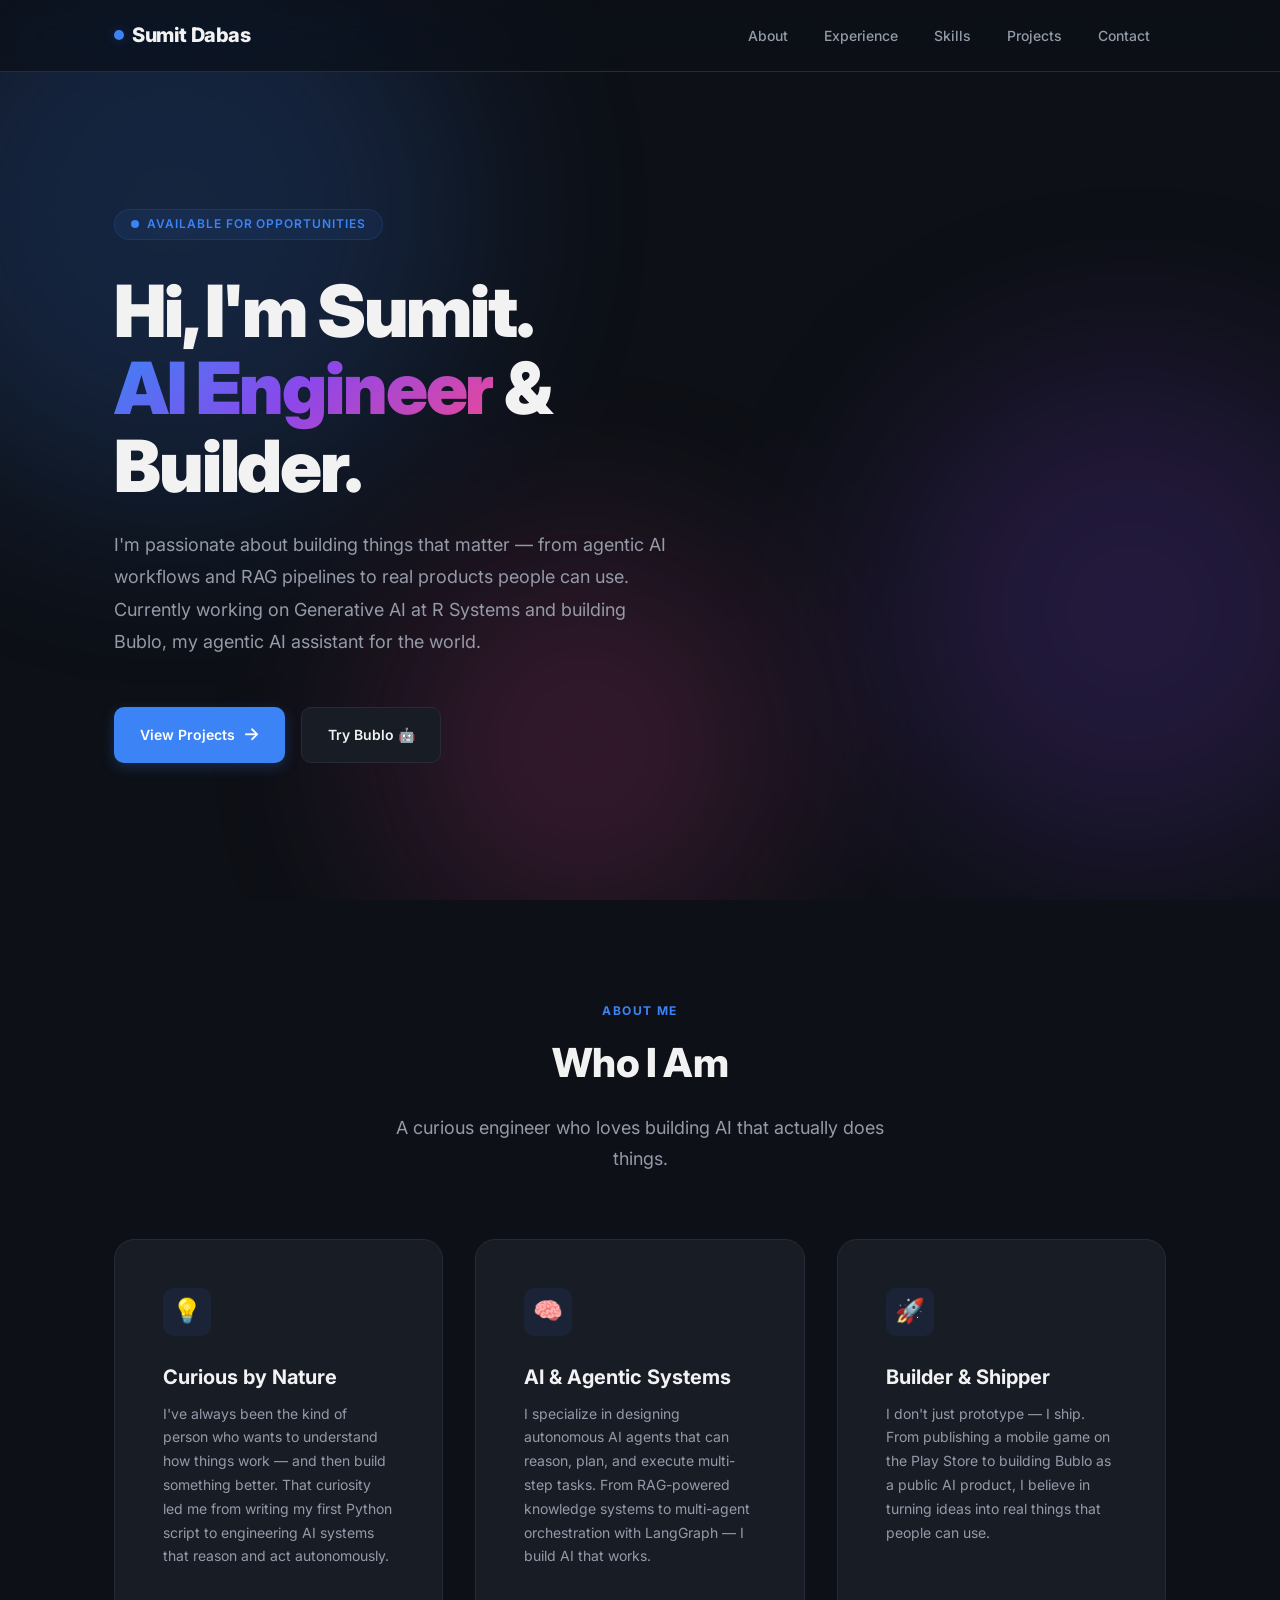
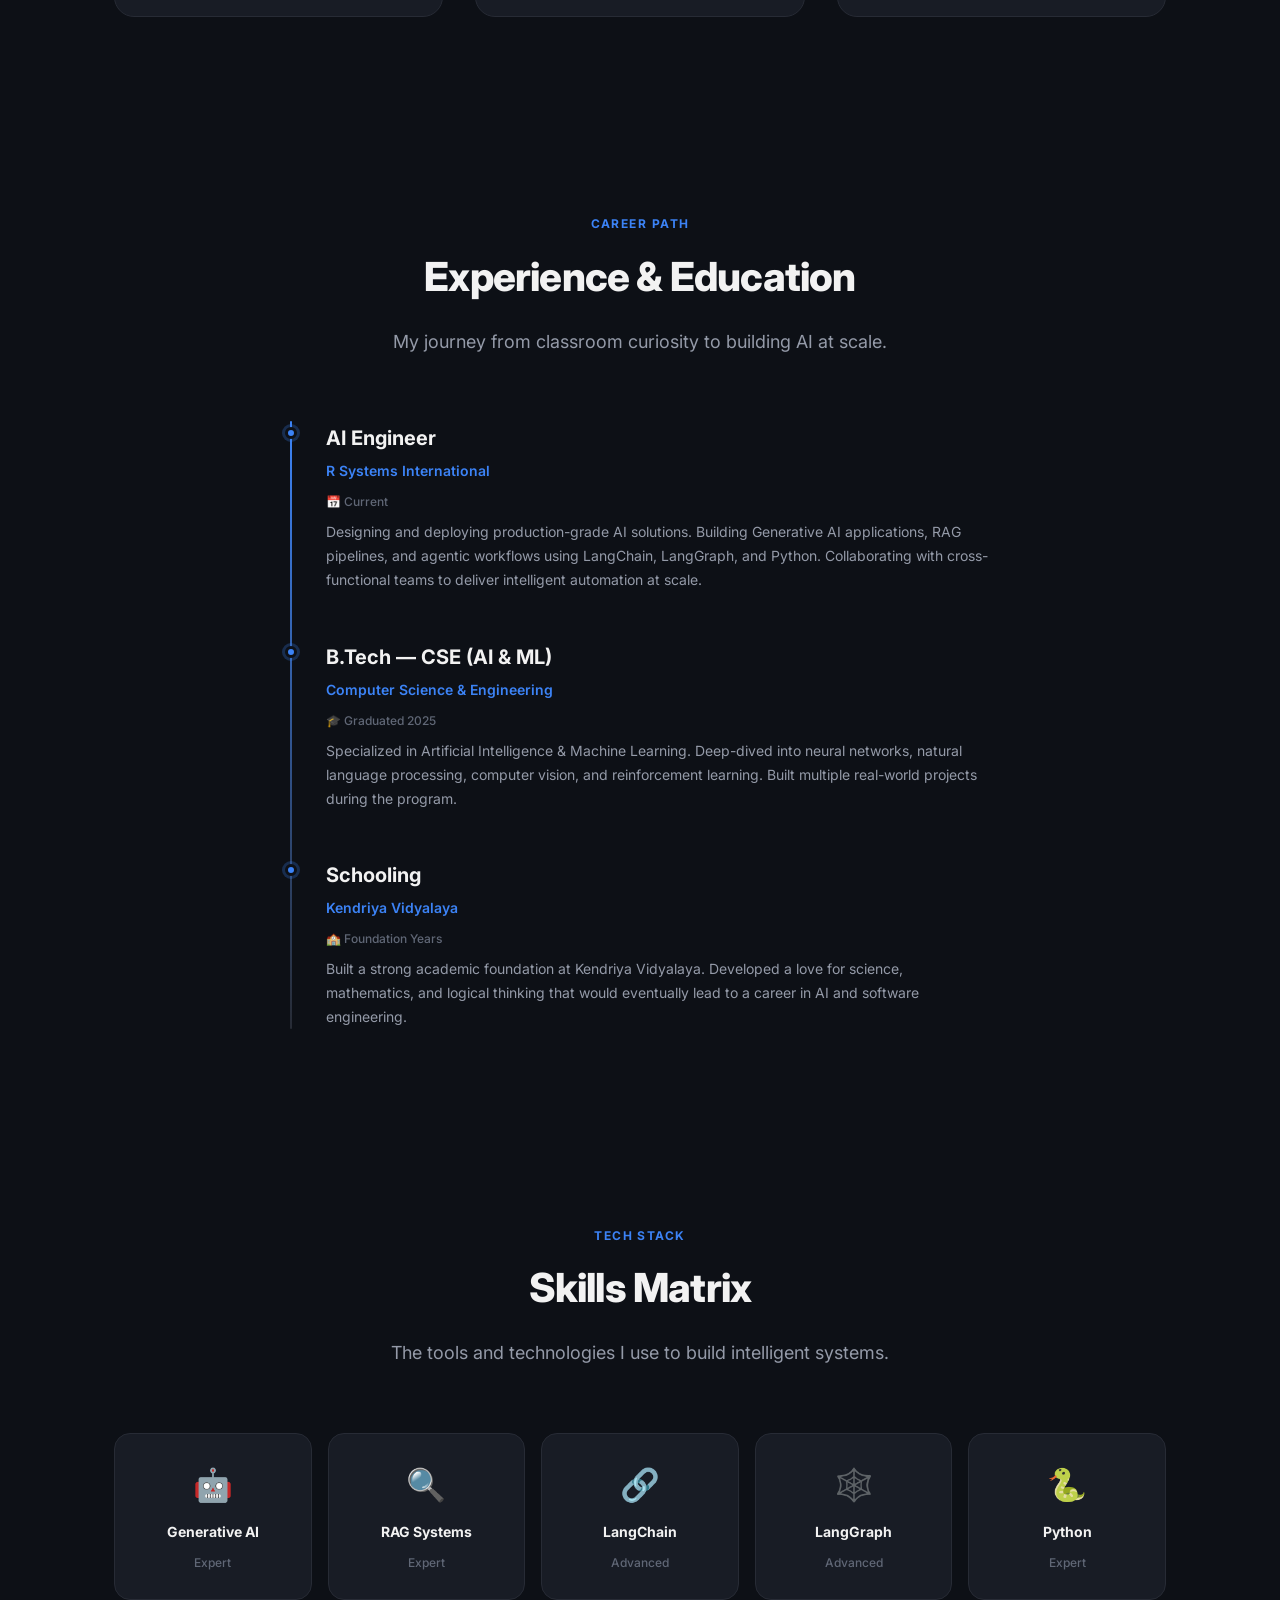
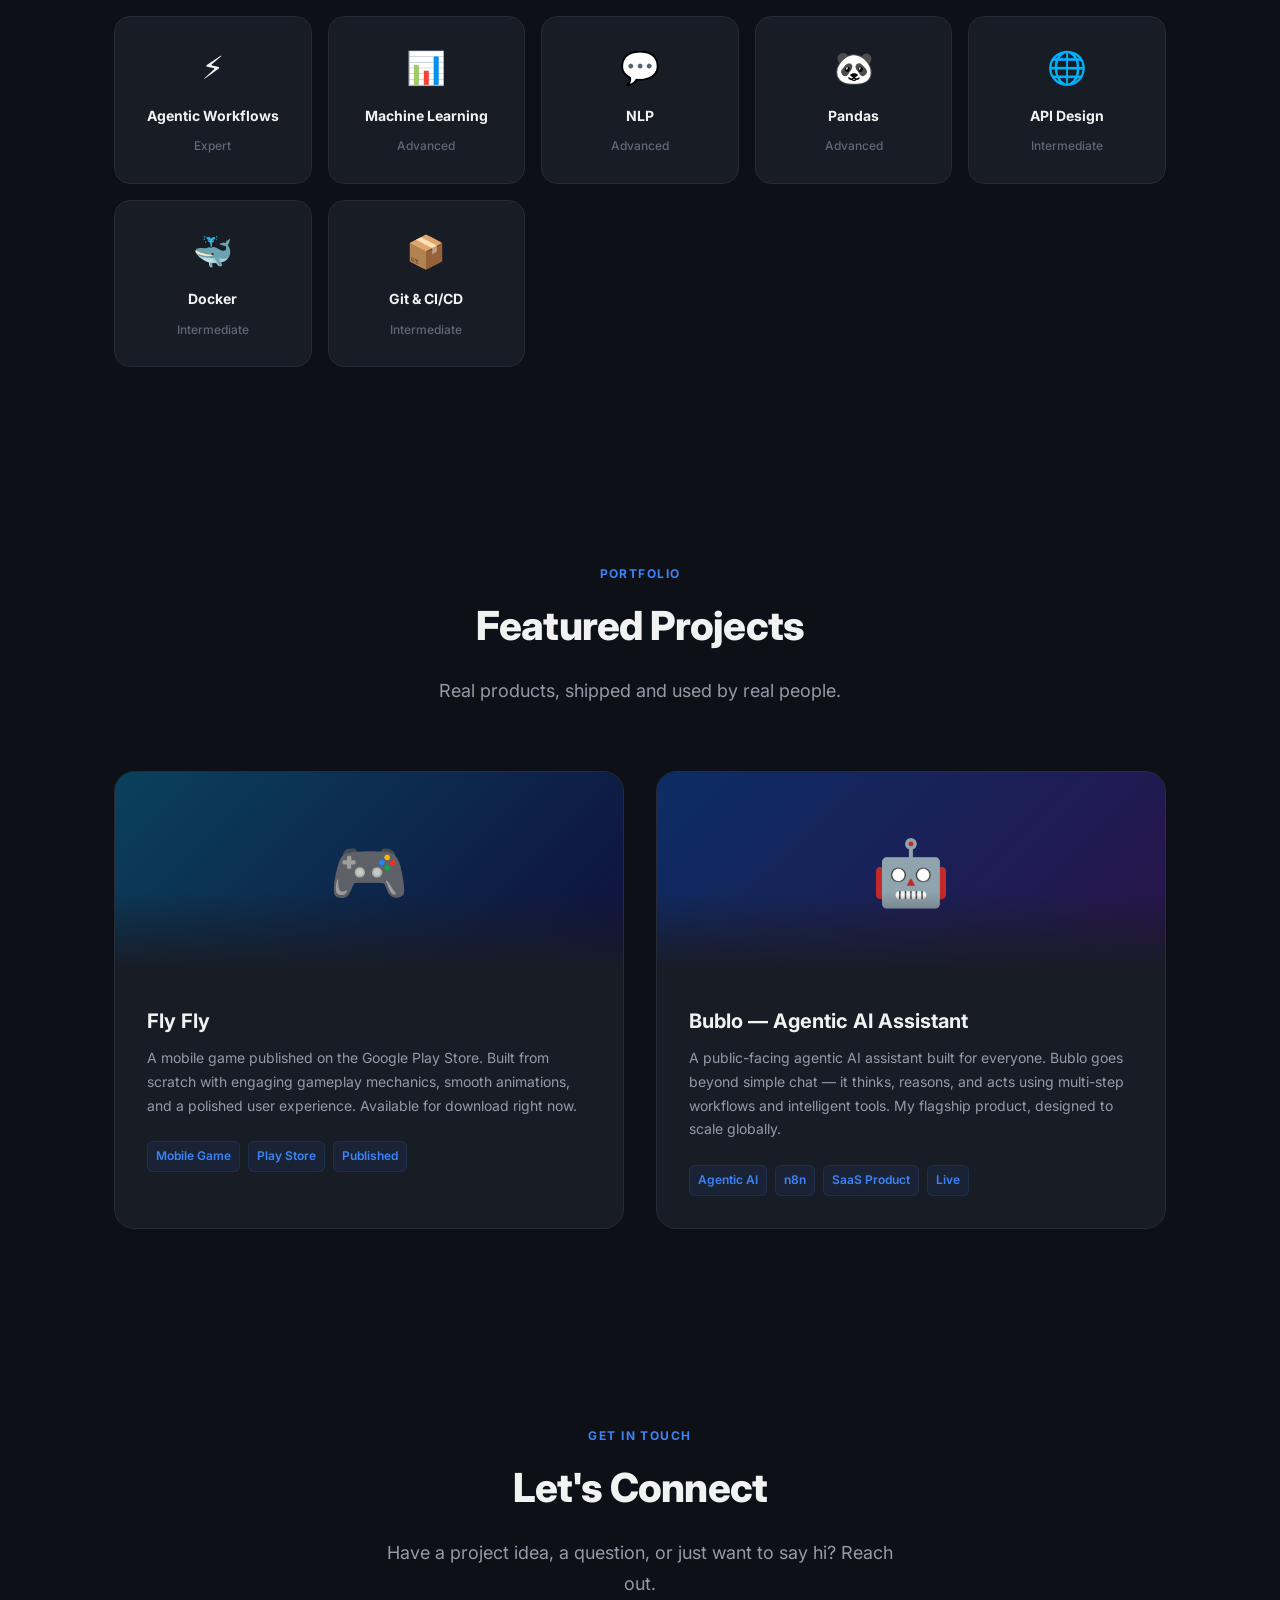
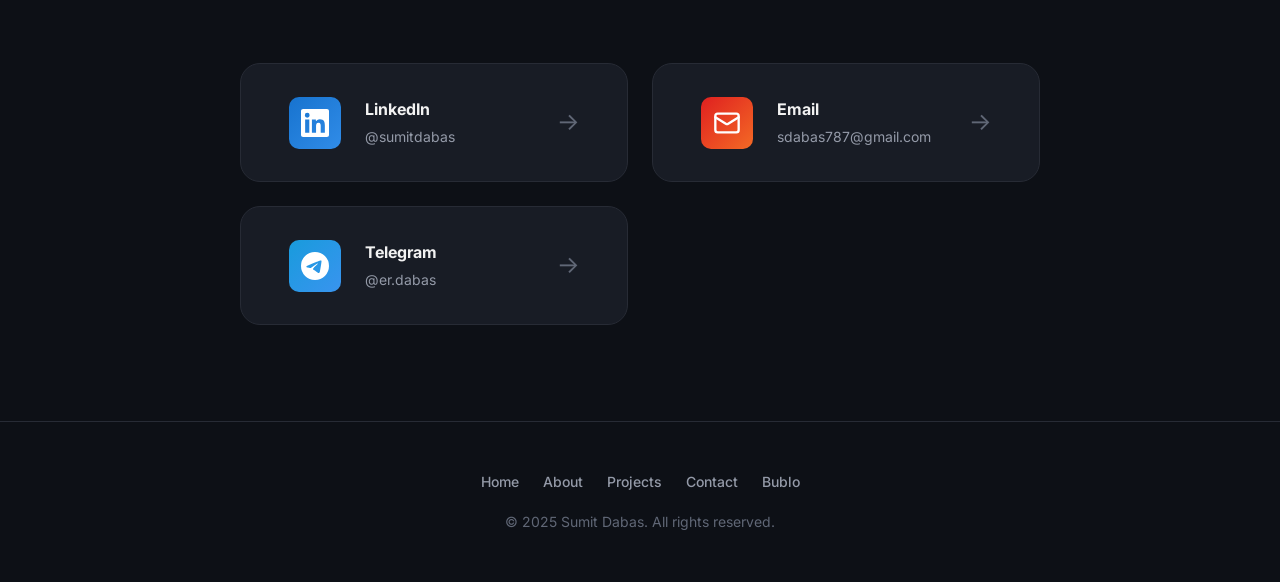
==== portfolio/index.html @ 13bbbd39 "Made sumitdabas new Added entire portfolio and bublo code" ====
<!DOCTYPE html>
<html lang="en">
<head>
  <!-- ─── Meta ──────────────────────────────────────────── -->
  <meta charset="UTF-8" />
  <meta name="viewport" content="width=device-width, initial-scale=1.0" />
  <title>Sumit Dabas — AI Engineer</title>
  <meta name="description" content="Sumit Dabas is an AI Engineer building agentic AI workflows, RAG pipelines, and intelligent products like Bublo." />
  <meta name="author" content="Sumit Dabas" />
  <meta name="keywords" content="Sumit Dabas, AI Engineer, Generative AI, LangChain, LangGraph, RAG, Python, Agentic Workflows, Bublo" />

  <!-- Open Graph -->
  <meta property="og:title" content="Sumit Dabas — AI Engineer" />
  <meta property="og:description" content="AI Engineer building agentic AI products, RAG pipelines, and intelligent automation." />
  <meta property="og:type" content="website" />
  <meta property="og:url" content="https://sumitdabas.in" />

  <!-- Favicon (emoji fallback) -->
  <link rel="icon" href="data:image/svg+xml,<svg xmlns='http://www.w3.org/2000/svg' viewBox='0 0 100 100'><text y='.9em' font-size='90'>⚡</text></svg>" />

  <!-- Stylesheet -->
  <link rel="stylesheet" href="css/styles.css" />
</head>
<body>

  <!-- ═══════════════════════════════════════════════════════
       ANIMATED BACKGROUND ORBS
       ═══════════════════════════════════════════════════════ -->
  <div class="bg-orbs" aria-hidden="true">
    <div class="orb"></div>
    <div class="orb"></div>
    <div class="orb"></div>
  </div>

  <!-- ═══════════════════════════════════════════════════════
       NAVIGATION
       ═══════════════════════════════════════════════════════ -->
  <nav class="navbar" id="navbar">
    <div class="container">
      <a href="#" class="nav-logo">
        <span class="logo-dot"></span>
        Sumit Dabas
      </a>

      <ul class="nav-links" id="nav-links">
        <li><a href="#about">About</a></li>
        <li><a href="#experience">Experience</a></li>
        <li><a href="#skills">Skills</a></li>
        <li><a href="#projects">Projects</a></li>
        <li><a href="#contact">Contact</a></li>
      </ul>

      <button class="nav-toggle" id="nav-toggle" aria-label="Toggle navigation">
        <span></span>
        <span></span>
        <span></span>
      </button>
    </div>
  </nav>

  <!-- ═══════════════════════════════════════════════════════
       HERO SECTION
       ═══════════════════════════════════════════════════════ -->
  <section class="hero" id="hero">
    <div class="container">
      <div class="hero-content">

        <!-- Badge -->
        <div class="hero-badge">Available for opportunities</div>

        <!-- Heading -->
        <h1>
          Hi, I'm Sumit.<br/>
          <span class="gradient-text">AI Engineer</span> &<br/>
          Builder.
        </h1>

        <!-- Description -->
        <p class="hero-description">
          I'm passionate about building things that matter — from agentic 
          AI workflows and RAG pipelines to real products people can use. 
          Currently working on Generative AI at R Systems and building 
          Bublo, my agentic AI assistant for the world.
        </p>

        <!-- Actions -->
        <div class="hero-actions">
          <a href="#projects" class="btn btn-primary" id="hero-cta-projects">
            View Projects
            <span class="btn-icon">→</span>
          </a>
          <a href="https://chat.sumitdabas.in" class="btn btn-secondary" id="hero-cta-bublo" target="_blank" rel="noopener">
            Try Bublo 🤖
          </a>
        </div>

      </div>
    </div>
  </section>

  <!-- ═══════════════════════════════════════════════════════
       ABOUT SECTION
       ═══════════════════════════════════════════════════════ -->
  <section class="section" id="about">
    <div class="container">
      <header class="section-header reveal">
        <span class="section-label">About Me</span>
        <h2 class="section-title">Who I Am</h2>
        <p class="section-subtitle">
          A curious engineer who loves building AI that actually does things.
        </p>
      </header>

      <div class="about-grid">
        <!-- Card 1: Background -->
        <div class="bio-card reveal" id="about-background">
          <div class="bio-card-icon">💡</div>
          <h3>Curious by Nature</h3>
          <p>
            I've always been the kind of person who wants to understand how 
            things work — and then build something better. That curiosity 
            led me from writing my first Python script to engineering AI 
            systems that reason and act autonomously.
          </p>
        </div>

        <!-- Card 2: AI Focus -->
        <div class="bio-card reveal" id="about-ai">
          <div class="bio-card-icon">🧠</div>
          <h3>AI & Agentic Systems</h3>
          <p>
            I specialize in designing autonomous AI agents that can reason, 
            plan, and execute multi-step tasks. From RAG-powered knowledge 
            systems to multi-agent orchestration with LangGraph — I build 
            AI that works.
          </p>
        </div>

        <!-- Card 3: Builder -->
        <div class="bio-card reveal" id="about-builder">
          <div class="bio-card-icon">🚀</div>
          <h3>Builder & Shipper</h3>
          <p>
            I don't just prototype — I ship. From publishing a mobile game 
            on the Play Store to building Bublo as a public AI product, I 
            believe in turning ideas into real things that people can use.
          </p>
        </div>
      </div>
    </div>
  </section>

  <!-- ═══════════════════════════════════════════════════════
       EXPERIENCE & EDUCATION
       ═══════════════════════════════════════════════════════ -->
  <section class="section" id="experience">
    <div class="container">
      <header class="section-header reveal">
        <span class="section-label">Career Path</span>
        <h2 class="section-title">Experience & Education</h2>
        <p class="section-subtitle">
          My journey from classroom curiosity to building AI at scale.
        </p>
      </header>

      <div class="timeline reveal">
        <!-- Timeline Item 1 -->
        <div class="timeline-item" id="exp-rsystems">
          <div class="timeline-dot"></div>
          <h3>AI Engineer</h3>
          <div class="org">R Systems International</div>
          <div class="date">📅 Current</div>
          <p>
            Designing and deploying production-grade AI solutions. 
            Building Generative AI applications, RAG pipelines, and 
            agentic workflows using LangChain, LangGraph, and Python. 
            Collaborating with cross-functional teams to deliver 
            intelligent automation at scale.
          </p>
        </div>

        <!-- Timeline Item 2 -->
        <div class="timeline-item" id="exp-education">
          <div class="timeline-dot"></div>
          <h3>B.Tech — CSE (AI & ML)</h3>
          <div class="org">Computer Science & Engineering</div>
          <div class="date">🎓 Graduated 2025</div>
          <p>
            Specialized in Artificial Intelligence & Machine Learning. 
            Deep-dived into neural networks, natural language processing, 
            computer vision, and reinforcement learning. Built multiple 
            real-world projects during the program.
          </p>
        </div>

        <!-- Timeline Item 3 -->
        <div class="timeline-item" id="exp-schooling">
          <div class="timeline-dot"></div>
          <h3>Schooling</h3>
          <div class="org">Kendriya Vidyalaya</div>
          <div class="date">🏫 Foundation Years</div>
          <p>
            Built a strong academic foundation at Kendriya Vidyalaya. 
            Developed a love for science, mathematics, and logical 
            thinking that would eventually lead to a career in AI 
            and software engineering.
          </p>
        </div>
      </div>
    </div>
  </section>

  <!-- ═══════════════════════════════════════════════════════
       SKILLS MATRIX
       ═══════════════════════════════════════════════════════ -->
  <section class="section" id="skills">
    <div class="container">
      <header class="section-header reveal">
        <span class="section-label">Tech Stack</span>
        <h2 class="section-title">Skills Matrix</h2>
        <p class="section-subtitle">
          The tools and technologies I use to build intelligent systems.
        </p>
      </header>

      <div class="skills-grid reveal">
        <div class="skill-card" id="skill-genai">
          <span class="skill-icon">🤖</span>
          <h4>Generative AI</h4>
          <span class="skill-level">Expert</span>
        </div>

        <div class="skill-card" id="skill-rag">
          <span class="skill-icon">🔍</span>
          <h4>RAG Systems</h4>
          <span class="skill-level">Expert</span>
        </div>

        <div class="skill-card" id="skill-langchain">
          <span class="skill-icon">🔗</span>
          <h4>LangChain</h4>
          <span class="skill-level">Advanced</span>
        </div>

        <div class="skill-card" id="skill-langgraph">
          <span class="skill-icon">🕸️</span>
          <h4>LangGraph</h4>
          <span class="skill-level">Advanced</span>
        </div>

        <div class="skill-card" id="skill-python">
          <span class="skill-icon">🐍</span>
          <h4>Python</h4>
          <span class="skill-level">Expert</span>
        </div>

        <div class="skill-card" id="skill-agentic">
          <span class="skill-icon">⚡</span>
          <h4>Agentic Workflows</h4>
          <span class="skill-level">Expert</span>
        </div>

        <div class="skill-card" id="skill-ml">
          <span class="skill-icon">📊</span>
          <h4>Machine Learning</h4>
          <span class="skill-level">Advanced</span>
        </div>

        <div class="skill-card" id="skill-nlp">
          <span class="skill-icon">💬</span>
          <h4>NLP</h4>
          <span class="skill-level">Advanced</span>
        </div>

        <div class="skill-card" id="skill-pandas">
          <span class="skill-icon">🐼</span>
          <h4>Pandas</h4>
          <span class="skill-level">Advanced</span>
        </div>

        <div class="skill-card" id="skill-api">
          <span class="skill-icon">🌐</span>
          <h4>API Design</h4>
          <span class="skill-level">Intermediate</span>
        </div>

        <div class="skill-card" id="skill-docker">
          <span class="skill-icon">🐳</span>
          <h4>Docker</h4>
          <span class="skill-level">Intermediate</span>
        </div>

        <div class="skill-card" id="skill-git">
          <span class="skill-icon">📦</span>
          <h4>Git & CI/CD</h4>
          <span class="skill-level">Intermediate</span>
        </div>
      </div>
    </div>
  </section>

  <!-- ═══════════════════════════════════════════════════════
       PROJECTS
       ═══════════════════════════════════════════════════════ -->
  <section class="section" id="projects">
    <div class="container">
      <header class="section-header reveal">
        <span class="section-label">Portfolio</span>
        <h2 class="section-title">Featured Projects</h2>
        <p class="section-subtitle">
          Real products, shipped and used by real people.
        </p>
      </header>

      <div class="projects-grid reveal">
        <!-- Project 1: Fly Fly -->
        <article class="project-card" id="project-flyfly">
          <div class="project-card-visual fly-fly">🎮</div>
          <div class="project-card-body">
            <h3>Fly Fly</h3>
            <p>
              A mobile game published on the Google Play Store. Built from 
              scratch with engaging gameplay mechanics, smooth animations, 
              and a polished user experience. Available for download right now.
            </p>
            <div class="project-tags">
              <span class="project-tag">Mobile Game</span>
              <span class="project-tag">Play Store</span>
              <span class="project-tag">Published</span>
            </div>
          </div>
        </article>

        <!-- Project 2: Bublo -->
        <article class="project-card" id="project-bublo">
          <div class="project-card-visual bublo-visual">🤖</div>
          <div class="project-card-body">
            <h3>Bublo — Agentic AI Assistant</h3>
            <p>
              A public-facing agentic AI assistant built for everyone. Bublo 
              goes beyond simple chat — it thinks, reasons, and acts using 
              multi-step workflows and intelligent tools. My flagship product, 
              designed to scale globally.
            </p>
            <div class="project-tags">
              <span class="project-tag">Agentic AI</span>
              <span class="project-tag">n8n</span>
              <span class="project-tag">SaaS Product</span>
              <span class="project-tag">Live</span>
            </div>
          </div>
        </article>
      </div>
    </div>
  </section>

  <!-- ═══════════════════════════════════════════════════════
       CONTACT SECTION
       ═══════════════════════════════════════════════════════ -->
  <section class="section" id="contact">
    <div class="container">
      <header class="section-header reveal">
        <span class="section-label">Get in Touch</span>
        <h2 class="section-title">Let's Connect</h2>
        <p class="section-subtitle">
          Have a project idea, a question, or just want to say hi? Reach out.
        </p>
      </header>

      <div class="contact-grid reveal">
        <!-- LinkedIn -->
        <a href="https://www.linkedin.com/in/sumitdabas" target="_blank" rel="noopener" class="contact-card" id="contact-linkedin">
          <div class="contact-card-icon linkedin-icon">
            <svg viewBox="0 0 24 24" fill="currentColor" width="28" height="28">
              <path d="M20.447 20.452h-3.554v-5.569c0-1.328-.027-3.037-1.852-3.037-1.853 0-2.136 1.445-2.136 2.939v5.667H9.351V9h3.414v1.561h.046c.477-.9 1.637-1.85 3.37-1.85 3.601 0 4.267 2.37 4.267 5.455v6.286zM5.337 7.433a2.062 2.062 0 01-2.063-2.065 2.064 2.064 0 112.063 2.065zm1.782 13.019H3.555V9h3.564v11.452zM22.225 0H1.771C.792 0 0 .774 0 1.729v20.542C0 23.227.792 24 1.771 24h20.451C23.2 24 24 23.227 24 22.271V1.729C24 .774 23.2 0 22.222 0h.003z"/>
            </svg>
          </div>
          <div class="contact-card-body">
            <h3>LinkedIn</h3>
            <p>@sumitdabas</p>
          </div>
          <span class="contact-arrow">→</span>
        </a>

        <!-- Email -->
        <a href="mailto:sdabas787@gmail.com" class="contact-card" id="contact-email">
          <div class="contact-card-icon email-icon">
            <svg viewBox="0 0 24 24" fill="none" stroke="currentColor" stroke-width="2" stroke-linecap="round" stroke-linejoin="round" width="28" height="28">
              <rect x="2" y="4" width="20" height="16" rx="2"/>
              <path d="m22 7-8.97 5.7a1.94 1.94 0 0 1-2.06 0L2 7"/>
            </svg>
          </div>
          <div class="contact-card-body">
            <h3>Email</h3>
            <p>sdabas787@gmail.com</p>
          </div>
          <span class="contact-arrow">→</span>
        </a>

        <!-- Telegram -->
        <a href="https://t.me/er.dabas" target="_blank" rel="noopener" class="contact-card" id="contact-telegram">
          <div class="contact-card-icon telegram-icon">
            <svg viewBox="0 0 24 24" fill="currentColor" width="28" height="28">
              <path d="M11.944 0A12 12 0 0 0 0 12a12 12 0 0 0 12 12 12 12 0 0 0 12-12A12 12 0 0 0 12 0a12 12 0 0 0-.056 0zm4.962 7.224c.1-.002.321.023.465.14a.506.506 0 0 1 .171.325c.016.093.036.306.02.472-.18 1.898-.962 6.502-1.36 8.627-.168.9-.499 1.201-.82 1.23-.696.065-1.225-.46-1.9-.902-1.056-.693-1.653-1.124-2.678-1.8-1.185-.78-.417-1.21.258-1.91.177-.184 3.247-2.977 3.307-3.23.007-.032.014-.15-.056-.212s-.174-.041-.249-.024c-.106.024-1.793 1.14-5.061 3.345-.48.33-.913.49-1.302.48-.428-.008-1.252-.241-1.865-.44-.752-.245-1.349-.374-1.297-.789.027-.216.325-.437.893-.663 3.498-1.524 5.83-2.529 6.998-3.014 3.332-1.386 4.025-1.627 4.476-1.635z"/>
            </svg>
          </div>
          <div class="contact-card-body">
            <h3>Telegram</h3>
            <p>@er.dabas</p>
          </div>
          <span class="contact-arrow">→</span>
        </a>
      </div>
    </div>
  </section>

  <!-- ═══════════════════════════════════════════════════════
       FOOTER
       ═══════════════════════════════════════════════════════ -->
  <footer class="footer">
    <div class="container">
      <div class="footer-links">
        <a href="#hero">Home</a>
        <a href="#about">About</a>
        <a href="#projects">Projects</a>
        <a href="#contact">Contact</a>
        <a href="https://chat.sumitdabas.in" target="_blank" rel="noopener">Bublo</a>
      </div>
      <p>&copy; 2025 Sumit Dabas. All rights reserved.</p>
    </div>
  </footer>

  <!-- ═══════════════════════════════════════════════════════
       JAVASCRIPT — Inline (single-page, no build step)
       ═══════════════════════════════════════════════════════ -->
  <script>
    /**
     * ── Navigation: Scroll Shadow & Active Link ──
     */
    (() => {
      const navbar = document.getElementById('navbar');
      const sections = document.querySelectorAll('.section, .hero, .cta-section');
      const navLinks = document.querySelectorAll('.nav-links a');

      /* Add shadow on scroll */
      const onScroll = () => {
        navbar.classList.toggle('scrolled', window.scrollY > 40);

        /* Highlight active section link */
        let current = '';
        sections.forEach(sec => {
          const top = sec.offsetTop - 120;
          if (window.scrollY >= top) current = sec.getAttribute('id');
        });
        navLinks.forEach(link => {
          link.classList.toggle(
            'active',
            link.getAttribute('href') === `#${current}`
          );
        });
      };
      window.addEventListener('scroll', onScroll, { passive: true });
      onScroll();
    })();

    /**
     * ── Mobile Menu Toggle ──
     */
    (() => {
      const toggle = document.getElementById('nav-toggle');
      const links  = document.getElementById('nav-links');

      toggle.addEventListener('click', () => {
        toggle.classList.toggle('active');
        links.classList.toggle('open');
      });

      /* Close menu on link click */
      links.querySelectorAll('a').forEach(link =>
        link.addEventListener('click', () => {
          toggle.classList.remove('active');
          links.classList.remove('open');
        })
      );
    })();

    /**
     * ── Scroll Reveal ──
     * Uses IntersectionObserver for performant animations.
     */
    (() => {
      const reveals = document.querySelectorAll('.reveal');
      const observer = new IntersectionObserver(
        entries => entries.forEach(entry => {
          if (entry.isIntersecting) {
            entry.target.classList.add('visible');
            observer.unobserve(entry.target);
          }
        }),
        { threshold: 0.15, rootMargin: '0px 0px -40px 0px' }
      );
      reveals.forEach(el => observer.observe(el));
    })();

    /**
     * ── Card Mouse-follow Glow ──
     */
    (() => {
      document.querySelectorAll('.bio-card').forEach(card => {
        card.addEventListener('mousemove', e => {
          const rect = card.getBoundingClientRect();
          card.style.setProperty('--mouse-x', `${e.clientX - rect.left}px`);
          card.style.setProperty('--mouse-y', `${e.clientY - rect.top}px`);
        });
      });
    })();
  </script>

</body>
</html>
---- portfolio/css/styles.css ----
/* ============================================================
   SUMIT DABAS — PORTFOLIO STYLESHEET
   Modern dark-themed premium portfolio
   Design System: HSL-based palette, Inter typeface, fluid layout
   ============================================================ */

/* ── Google Fonts ─────────────────────────────────────────── */
@import url('https://fonts.googleapis.com/css2?family=Inter:wght@300;400;500;600;700;800;900&family=JetBrains+Mono:wght@400;500;600&display=swap');

/* ── Design Tokens ────────────────────────────────────────── */
:root {
  /* Brand palette */
  --clr-bg-primary:    hsl(222, 25%, 7%);
  --clr-bg-secondary:  hsl(222, 22%, 10%);
  --clr-bg-card:       hsl(222, 20%, 12%);
  --clr-bg-card-hover: hsl(222, 20%, 15%);
  --clr-border:        hsl(222, 15%, 18%);
  --clr-border-hover:  hsl(222, 15%, 28%);

  /* Accent — vivid electric blue */
  --clr-accent:        hsl(217, 91%, 60%);
  --clr-accent-glow:   hsla(217, 91%, 60%, .25);
  --clr-accent-soft:   hsla(217, 91%, 60%, .08);

  /* Secondary accent — warm amber */
  --clr-accent-2:      hsl(38, 92%, 55%);
  --clr-accent-2-glow: hsla(38, 92%, 55%, .20);

  /* Text */
  --clr-text-primary:   hsl(0, 0%, 95%);
  --clr-text-secondary: hsl(222, 10%, 62%);
  --clr-text-muted:     hsl(222, 10%, 42%);

  /* Gradients */
  --grad-hero:  linear-gradient(135deg, hsl(217,91%,60%) 0%, hsl(265,80%,60%) 50%, hsl(330,80%,60%) 100%);
  --grad-card:  linear-gradient(135deg, hsla(217,91%,60%,.12) 0%, hsla(265,80%,60%,.06) 100%);
  --grad-glow:  radial-gradient(600px circle at var(--mouse-x, 50%) var(--mouse-y, 50%),
                  hsla(217,91%,60%,.06), transparent 40%);

  /* Spacing scale */
  --sp-xs:  .25rem;
  --sp-sm:  .5rem;
  --sp-md:  1rem;
  --sp-lg:  1.5rem;
  --sp-xl:  2rem;
  --sp-2xl: 3rem;
  --sp-3xl: 4rem;
  --sp-4xl: 6rem;

  /* Typography */
  --ff-sans:  'Inter', system-ui, -apple-system, sans-serif;
  --ff-mono:  'JetBrains Mono', 'Fira Code', monospace;
  --fs-xs:    .75rem;
  --fs-sm:    .875rem;
  --fs-base:  1rem;
  --fs-md:    1.125rem;
  --fs-lg:    1.25rem;
  --fs-xl:    1.5rem;
  --fs-2xl:   2rem;
  --fs-3xl:   2.5rem;
  --fs-4xl:   3.25rem;
  --fs-hero:  clamp(2.5rem, 6vw, 4.5rem);

  /* Radii */
  --radius-sm:  .375rem;
  --radius-md:  .625rem;
  --radius-lg:  1rem;
  --radius-xl:  1.25rem;
  --radius-full: 9999px;

  /* Shadows */
  --shadow-card: 0 1px 3px hsla(0,0%,0%,.12), 0 4px 12px hsla(0,0%,0%,.08);
  --shadow-card-hover: 0 8px 30px hsla(0,0%,0%,.25);
  --shadow-glow: 0 0 40px var(--clr-accent-glow);

  /* Transitions */
  --ease-out: cubic-bezier(.22,1,.36,1);
  --dur-fast: 180ms;
  --dur-normal: 320ms;
  --dur-slow: 500ms;

  /* Layout */
  --container-max: 1100px;
  --nav-height: 72px;
}

/* ── Reset & Base ─────────────────────────────────────────── */
*,
*::before,
*::after {
  margin: 0;
  padding: 0;
  box-sizing: border-box;
}

html {
  scroll-behavior: smooth;
  scrollbar-width: thin;
  scrollbar-color: var(--clr-border) transparent;
}

body {
  font-family: var(--ff-sans);
  font-size: var(--fs-base);
  line-height: 1.7;
  color: var(--clr-text-primary);
  background: var(--clr-bg-primary);
  -webkit-font-smoothing: antialiased;
  -moz-osx-font-smoothing: grayscale;
  overflow-x: hidden;
}

a {
  color: var(--clr-accent);
  text-decoration: none;
  transition: color var(--dur-fast) var(--ease-out);
}

a:hover { color: hsl(217, 91%, 72%); }

img { display: block; max-width: 100%; }

/* ── Selection ────────────────────────────────────────────── */
::selection {
  background: var(--clr-accent);
  color: #fff;
}

/* ── Utility ──────────────────────────────────────────────── */
.container {
  width: 100%;
  max-width: var(--container-max);
  margin-inline: auto;
  padding-inline: var(--sp-lg);
}

.sr-only {
  position: absolute;
  width: 1px; height: 1px;
  padding: 0; margin: -1px;
  overflow: hidden; clip: rect(0,0,0,0);
  border: 0;
}

/* ── Animated Background Orbs ─────────────────────────────── */
.bg-orbs {
  position: fixed;
  inset: 0;
  z-index: -1;
  overflow: hidden;
  pointer-events: none;
}

.bg-orbs .orb {
  position: absolute;
  border-radius: 50%;
  filter: blur(100px);
  opacity: .18;
  animation: orbFloat 20s ease-in-out infinite alternate;
}

.bg-orbs .orb:nth-child(1) {
  width: 600px; height: 600px;
  background: var(--clr-accent);
  top: -10%; left: -10%;
  animation-duration: 25s;
}

.bg-orbs .orb:nth-child(2) {
  width: 500px; height: 500px;
  background: hsl(265, 80%, 60%);
  top: 40%; right: -8%;
  animation-duration: 30s;
  animation-delay: -5s;
}

.bg-orbs .orb:nth-child(3) {
  width: 400px; height: 400px;
  background: hsl(330, 80%, 60%);
  bottom: -5%; left: 30%;
  animation-duration: 22s;
  animation-delay: -10s;
}

@keyframes orbFloat {
  0%   { transform: translate(0, 0) scale(1); }
  33%  { transform: translate(30px, -50px) scale(1.05); }
  66%  { transform: translate(-20px, 20px) scale(.95); }
  100% { transform: translate(10px, -30px) scale(1.02); }
}

/* ── Navigation ───────────────────────────────────────────── */
.navbar {
  position: fixed;
  top: 0; left: 0; right: 0;
  height: var(--nav-height);
  display: flex;
  align-items: center;
  z-index: 1000;
  background: hsla(222, 25%, 7%, .72);
  backdrop-filter: blur(20px) saturate(180%);
  -webkit-backdrop-filter: blur(20px) saturate(180%);
  border-bottom: 1px solid var(--clr-border);
  transition: background var(--dur-normal) var(--ease-out),
              box-shadow var(--dur-normal) var(--ease-out);
}

.navbar.scrolled {
  background: hsla(222, 25%, 7%, .92);
  box-shadow: 0 4px 30px hsla(0,0%,0%,.3);
}

.navbar .container {
  display: flex;
  align-items: center;
  justify-content: space-between;
}

.nav-logo {
  font-size: var(--fs-lg);
  font-weight: 800;
  letter-spacing: -.02em;
  color: var(--clr-text-primary);
  display: flex;
  align-items: center;
  gap: var(--sp-sm);
}

.nav-logo .logo-dot {
  width: 10px; height: 10px;
  border-radius: 50%;
  background: var(--clr-accent);
  box-shadow: 0 0 12px var(--clr-accent-glow);
  animation: pulse 2s ease-in-out infinite;
}

@keyframes pulse {
  0%, 100% { opacity: 1; transform: scale(1); }
  50%      { opacity: .6; transform: scale(.85); }
}

.nav-links {
  list-style: none;
  display: flex;
  gap: var(--sp-xs);
}

.nav-links a {
  display: inline-block;
  padding: var(--sp-sm) var(--sp-md);
  font-size: var(--fs-sm);
  font-weight: 500;
  color: var(--clr-text-secondary);
  border-radius: var(--radius-md);
  transition: color var(--dur-fast) var(--ease-out),
              background var(--dur-fast) var(--ease-out);
}

.nav-links a:hover,
.nav-links a.active {
  color: var(--clr-text-primary);
  background: var(--clr-accent-soft);
}

/* Hamburger */
.nav-toggle {
  display: none;
  flex-direction: column;
  gap: 5px;
  background: none;
  border: none;
  cursor: pointer;
  padding: var(--sp-sm);
}

.nav-toggle span {
  width: 24px; height: 2px;
  background: var(--clr-text-primary);
  border-radius: 2px;
  transition: transform var(--dur-normal) var(--ease-out),
              opacity var(--dur-fast);
}

.nav-toggle.active span:nth-child(1) { transform: translateY(7px) rotate(45deg); }
.nav-toggle.active span:nth-child(2) { opacity: 0; }
.nav-toggle.active span:nth-child(3) { transform: translateY(-7px) rotate(-45deg); }

/* ── Hero Section ─────────────────────────────────────────── */
.hero {
  min-height: 100vh;
  display: flex;
  align-items: center;
  padding-top: var(--nav-height);
  position: relative;
}

.hero-content {
  max-width: 720px;
}

.hero-badge {
  display: inline-flex;
  align-items: center;
  gap: var(--sp-sm);
  padding: var(--sp-xs) var(--sp-md);
  background: var(--clr-accent-soft);
  border: 1px solid hsla(217,91%,60%,.15);
  border-radius: var(--radius-full);
  font-size: var(--fs-xs);
  font-weight: 600;
  color: var(--clr-accent);
  text-transform: uppercase;
  letter-spacing: .08em;
  margin-bottom: var(--sp-xl);
  animation: fadeInUp .8s var(--ease-out) both;
}

.hero-badge::before {
  content: '';
  width: 8px; height: 8px;
  border-radius: 50%;
  background: var(--clr-accent);
  animation: pulse 2s ease-in-out infinite;
}

.hero h1 {
  font-size: var(--fs-hero);
  font-weight: 900;
  line-height: 1.08;
  letter-spacing: -.03em;
  margin-bottom: var(--sp-lg);
  animation: fadeInUp .8s var(--ease-out) .15s both;
}

.hero h1 .gradient-text {
  background: var(--grad-hero);
  -webkit-background-clip: text;
  -webkit-text-fill-color: transparent;
  background-clip: text;
}

.hero-description {
  font-size: var(--fs-md);
  color: var(--clr-text-secondary);
  line-height: 1.8;
  max-width: 560px;
  margin-bottom: var(--sp-2xl);
  animation: fadeInUp .8s var(--ease-out) .3s both;
}

.hero-actions {
  display: flex;
  flex-wrap: wrap;
  gap: var(--sp-md);
  animation: fadeInUp .8s var(--ease-out) .45s both;
}

/* ── Buttons ──────────────────────────────────────────────── */
.btn {
  display: inline-flex;
  align-items: center;
  gap: var(--sp-sm);
  padding: .8rem 1.6rem;
  font-family: var(--ff-sans);
  font-size: var(--fs-sm);
  font-weight: 600;
  border: none;
  border-radius: var(--radius-md);
  cursor: pointer;
  transition: all var(--dur-normal) var(--ease-out);
  text-decoration: none;
}

.btn-primary {
  background: var(--clr-accent);
  color: #fff;
  box-shadow: 0 4px 14px var(--clr-accent-glow);
}

.btn-primary:hover {
  background: hsl(217, 91%, 55%);
  transform: translateY(-2px);
  box-shadow: 0 8px 25px var(--clr-accent-glow);
  color: #fff;
}

.btn-secondary {
  background: var(--clr-bg-card);
  color: var(--clr-text-primary);
  border: 1px solid var(--clr-border);
}

.btn-secondary:hover {
  background: var(--clr-bg-card-hover);
  border-color: var(--clr-border-hover);
  transform: translateY(-2px);
  color: var(--clr-text-primary);
}

.btn-icon {
  font-size: var(--fs-md);
  transition: transform var(--dur-fast) var(--ease-out);
}

.btn:hover .btn-icon { transform: translateX(3px); }

/* ── Section Styling ──────────────────────────────────────── */
.section {
  padding: var(--sp-4xl) 0;
  position: relative;
}

.section-header {
  text-align: center;
  margin-bottom: var(--sp-3xl);
}

.section-label {
  display: inline-block;
  font-size: var(--fs-xs);
  font-weight: 700;
  letter-spacing: .12em;
  text-transform: uppercase;
  color: var(--clr-accent);
  margin-bottom: var(--sp-sm);
}

.section-title {
  font-size: var(--fs-3xl);
  font-weight: 800;
  letter-spacing: -.02em;
  margin-bottom: var(--sp-md);
}

.section-subtitle {
  font-size: var(--fs-md);
  color: var(--clr-text-secondary);
  max-width: 520px;
  margin-inline: auto;
}

/* ── About / Bio Cards ────────────────────────────────────── */
.about-grid {
  display: grid;
  grid-template-columns: repeat(auto-fit, minmax(320px, 1fr));
  gap: var(--sp-xl);
}

.bio-card {
  background: var(--clr-bg-card);
  border: 1px solid var(--clr-border);
  border-radius: var(--radius-xl);
  padding: var(--sp-2xl);
  position: relative;
  overflow: hidden;
  transition: transform var(--dur-normal) var(--ease-out),
              border-color var(--dur-normal) var(--ease-out),
              box-shadow var(--dur-normal) var(--ease-out);
}

.bio-card::before {
  content: '';
  position: absolute;
  inset: 0;
  background: var(--grad-glow);
  opacity: 0;
  transition: opacity var(--dur-slow);
  pointer-events: none;
}

.bio-card:hover {
  transform: translateY(-4px);
  border-color: var(--clr-border-hover);
  box-shadow: var(--shadow-card-hover);
}

.bio-card:hover::before { opacity: 1; }

.bio-card-icon {
  width: 48px; height: 48px;
  display: flex; align-items: center; justify-content: center;
  border-radius: var(--radius-md);
  background: var(--clr-accent-soft);
  font-size: var(--fs-xl);
  margin-bottom: var(--sp-lg);
}

.bio-card h3 {
  font-size: var(--fs-lg);
  font-weight: 700;
  margin-bottom: var(--sp-sm);
}

.bio-card p {
  color: var(--clr-text-secondary);
  font-size: var(--fs-sm);
  line-height: 1.7;
}

.bio-card .meta {
  margin-top: var(--sp-md);
  font-size: var(--fs-xs);
  color: var(--clr-text-muted);
  font-weight: 500;
}

/* ── Timeline (Experience & Education) ────────────────────── */
.timeline {
  position: relative;
  max-width: 700px;
  margin-inline: auto;
  padding-left: 36px;
}

.timeline::before {
  content: '';
  position: absolute;
  left: 0; top: 0; bottom: 0;
  width: 2px;
  background: linear-gradient(to bottom, var(--clr-accent), var(--clr-border));
  border-radius: 2px;
}

.timeline-item {
  position: relative;
  padding-bottom: var(--sp-2xl);
}

.timeline-item:last-child { padding-bottom: 0; }

.timeline-dot {
  position: absolute;
  left: -41px; top: 6px;
  width: 12px; height: 12px;
  border-radius: 50%;
  background: var(--clr-accent);
  border: 3px solid var(--clr-bg-primary);
  box-shadow: 0 0 0 3px var(--clr-accent-glow);
}

.timeline-item h3 {
  font-size: var(--fs-lg);
  font-weight: 700;
  margin-bottom: var(--sp-xs);
}

.timeline-item .org {
  font-size: var(--fs-sm);
  color: var(--clr-accent);
  font-weight: 600;
  margin-bottom: var(--sp-xs);
}

.timeline-item .date {
  display: inline-flex;
  align-items: center;
  gap: var(--sp-xs);
  font-size: var(--fs-xs);
  color: var(--clr-text-muted);
  font-weight: 500;
  margin-bottom: var(--sp-sm);
}

.timeline-item p {
  font-size: var(--fs-sm);
  color: var(--clr-text-secondary);
  line-height: 1.7;
}

/* ── Skills Matrix ────────────────────────────────────────── */
.skills-grid {
  display: grid;
  grid-template-columns: repeat(auto-fill, minmax(170px, 1fr));
  gap: var(--sp-md);
}

.skill-card {
  background: var(--clr-bg-card);
  border: 1px solid var(--clr-border);
  border-radius: var(--radius-lg);
  padding: var(--sp-lg) var(--sp-md);
  text-align: center;
  transition: all var(--dur-normal) var(--ease-out);
  position: relative;
  overflow: hidden;
}

.skill-card::after {
  content: '';
  position: absolute;
  bottom: 0; left: 0; right: 0;
  height: 3px;
  background: var(--grad-hero);
  transform: scaleX(0);
  transform-origin: left;
  transition: transform var(--dur-normal) var(--ease-out);
}

.skill-card:hover {
  transform: translateY(-4px);
  border-color: var(--clr-accent);
  box-shadow: var(--shadow-glow);
}

.skill-card:hover::after { transform: scaleX(1); }

.skill-icon {
  font-size: 2rem;
  margin-bottom: var(--sp-sm);
  display: block;
}

.skill-card h4 {
  font-size: var(--fs-sm);
  font-weight: 700;
  margin-bottom: var(--sp-xs);
}

.skill-card .skill-level {
  font-size: var(--fs-xs);
  color: var(--clr-text-muted);
  font-weight: 500;
}

/* ── Projects ─────────────────────────────────────────────── */
.projects-grid {
  display: grid;
  grid-template-columns: repeat(auto-fit, minmax(340px, 1fr));
  gap: var(--sp-xl);
}

.project-card {
  background: var(--clr-bg-card);
  border: 1px solid var(--clr-border);
  border-radius: var(--radius-xl);
  overflow: hidden;
  transition: all var(--dur-normal) var(--ease-out);
  position: relative;
}

.project-card:hover {
  transform: translateY(-6px);
  border-color: var(--clr-border-hover);
  box-shadow: var(--shadow-card-hover);
}

.project-card-visual {
  height: 200px;
  display: flex;
  align-items: center;
  justify-content: center;
  font-size: 4rem;
  position: relative;
  overflow: hidden;
}

.project-card-visual.fly-fly {
  background: linear-gradient(135deg, hsl(200,80%,20%) 0%, hsl(240,60%,15%) 100%);
}

.project-card-visual.bublo-visual {
  background: linear-gradient(135deg, hsl(217,80%,22%) 0%, hsl(265,60%,18%) 100%);
}

.project-card-visual::after {
  content: '';
  position: absolute;
  inset: 0;
  background: linear-gradient(to bottom, transparent 60%, var(--clr-bg-card));
}

.project-card-body {
  padding: var(--sp-xl);
}

.project-card-body h3 {
  font-size: var(--fs-lg);
  font-weight: 700;
  margin-bottom: var(--sp-sm);
}

.project-card-body p {
  font-size: var(--fs-sm);
  color: var(--clr-text-secondary);
  line-height: 1.7;
  margin-bottom: var(--sp-lg);
}

.project-tags {
  display: flex;
  flex-wrap: wrap;
  gap: var(--sp-sm);
}

.project-tag {
  padding: var(--sp-xs) var(--sp-sm);
  font-size: var(--fs-xs);
  font-weight: 600;
  border-radius: var(--radius-sm);
  background: var(--clr-accent-soft);
  color: var(--clr-accent);
  border: 1px solid hsla(217,91%,60%,.12);
}

/* ── Contact Section ──────────────────────────────────────── */
.contact-grid {
  display: grid;
  grid-template-columns: repeat(auto-fit, minmax(300px, 1fr));
  gap: var(--sp-lg);
  max-width: 800px;
  margin-inline: auto;
}

.contact-card {
  display: flex;
  align-items: center;
  gap: var(--sp-lg);
  background: var(--clr-bg-card);
  border: 1px solid var(--clr-border);
  border-radius: var(--radius-xl);
  padding: var(--sp-xl) var(--sp-2xl);
  text-decoration: none;
  color: var(--clr-text-primary);
  transition: all var(--dur-normal) var(--ease-out);
  position: relative;
  overflow: hidden;
}

.contact-card::before {
  content: '';
  position: absolute;
  inset: 0;
  background: var(--grad-glow);
  opacity: 0;
  transition: opacity var(--dur-slow);
  pointer-events: none;
}

.contact-card:hover {
  transform: translateY(-4px);
  border-color: var(--clr-border-hover);
  box-shadow: var(--shadow-card-hover);
  color: var(--clr-text-primary);
}

.contact-card:hover::before { opacity: 1; }

.contact-card-icon {
  width: 52px; height: 52px;
  display: flex;
  align-items: center;
  justify-content: center;
  border-radius: var(--radius-md);
  flex-shrink: 0;
  color: #fff;
}

.contact-card-icon.linkedin-icon {
  background: linear-gradient(135deg, hsl(210,80%,45%), hsl(210,80%,55%));
}

.contact-card-icon.email-icon {
  background: linear-gradient(135deg, hsl(0,75%,50%), hsl(20,90%,55%));
}

.contact-card-icon.telegram-icon {
  background: linear-gradient(135deg, hsl(200,80%,48%), hsl(210,85%,58%));
}

.contact-card-body {
  flex: 1;
  min-width: 0;
}

.contact-card-body h3 {
  font-size: var(--fs-base);
  font-weight: 700;
  margin-bottom: 2px;
}

.contact-card-body p {
  font-size: var(--fs-sm);
  color: var(--clr-text-secondary);
  white-space: nowrap;
  overflow: hidden;
  text-overflow: ellipsis;
}

.contact-arrow {
  font-size: var(--fs-xl);
  color: var(--clr-text-muted);
  transition: transform var(--dur-normal) var(--ease-out),
              color var(--dur-normal) var(--ease-out);
  flex-shrink: 0;
}

.contact-card:hover .contact-arrow {
  transform: translateX(4px);
  color: var(--clr-accent);
}

/* ── CTA Section ──────────────────────────────────────────── */
.cta-section {
  text-align: center;
  padding: var(--sp-4xl) 0;
}

.cta-box {
  background: var(--grad-card);
  border: 1px solid var(--clr-border);
  border-radius: var(--radius-xl);
  padding: var(--sp-3xl) var(--sp-xl);
  position: relative;
  overflow: hidden;
}

.cta-box::before {
  content: '';
  position: absolute;
  top: -50%; left: -50%;
  width: 200%; height: 200%;
  background: radial-gradient(circle, var(--clr-accent-glow) 0%, transparent 50%);
  animation: rotateSlow 15s linear infinite;
  opacity: .4;
}

@keyframes rotateSlow {
  from { transform: rotate(0deg); }
  to   { transform: rotate(360deg); }
}

.cta-box h2 {
  font-size: var(--fs-2xl);
  font-weight: 800;
  margin-bottom: var(--sp-md);
  position: relative;
}

.cta-box p {
  font-size: var(--fs-md);
  color: var(--clr-text-secondary);
  margin-bottom: var(--sp-2xl);
  max-width: 480px;
  margin-inline: auto;
  position: relative;
}

.cta-box .btn { position: relative; }

/* ── Footer ───────────────────────────────────────────────── */
.footer {
  border-top: 1px solid var(--clr-border);
  padding: var(--sp-2xl) 0;
  text-align: center;
}

.footer p {
  font-size: var(--fs-sm);
  color: var(--clr-text-muted);
}

.footer-links {
  display: flex;
  justify-content: center;
  gap: var(--sp-lg);
  margin-bottom: var(--sp-md);
}

.footer-links a {
  font-size: var(--fs-sm);
  color: var(--clr-text-secondary);
  font-weight: 500;
}

.footer-links a:hover { color: var(--clr-accent); }

/* ── Animations ───────────────────────────────────────────── */
@keyframes fadeInUp {
  from { opacity: 0; transform: translateY(24px); }
  to   { opacity: 1; transform: translateY(0); }
}

/* Scroll-reveal utility */
.reveal {
  opacity: 0;
  transform: translateY(30px);
  transition: opacity var(--dur-slow) var(--ease-out),
              transform var(--dur-slow) var(--ease-out);
}

.reveal.visible {
  opacity: 1;
  transform: translateY(0);
}

/* ── Responsive ───────────────────────────────────────────── */
@media (max-width: 768px) {
  :root {
    --nav-height: 64px;
    --fs-hero: 2.2rem;
    --fs-3xl: 1.8rem;
    --fs-2xl: 1.5rem;
    --sp-4xl: 3.5rem;
  }

  /* Mobile nav */
  .nav-toggle { display: flex; }

  .nav-links {
    position: fixed;
    top: var(--nav-height);
    left: 0; right: 0; bottom: 0;
    flex-direction: column;
    background: hsla(222,25%,7%,.96);
    backdrop-filter: blur(20px);
    padding: var(--sp-xl);
    gap: var(--sp-xs);
    transform: translateX(100%);
    transition: transform var(--dur-normal) var(--ease-out);
  }

  .nav-links.open { transform: translateX(0); }

  .nav-links a {
    font-size: var(--fs-md);
    padding: var(--sp-md);
    border-radius: var(--radius-md);
  }

  .about-grid { grid-template-columns: 1fr; }
  .projects-grid { grid-template-columns: 1fr; }
  .skills-grid { grid-template-columns: repeat(2, 1fr); }
  .contact-grid { grid-template-columns: 1fr; }

  .hero-actions { flex-direction: column; }
  .btn { width: 100%; justify-content: center; }
}

@media (max-width: 480px) {
  .skills-grid { grid-template-columns: repeat(2, 1fr); }
  .container { padding-inline: var(--sp-md); }
  .contact-card { padding: var(--sp-lg); }
}
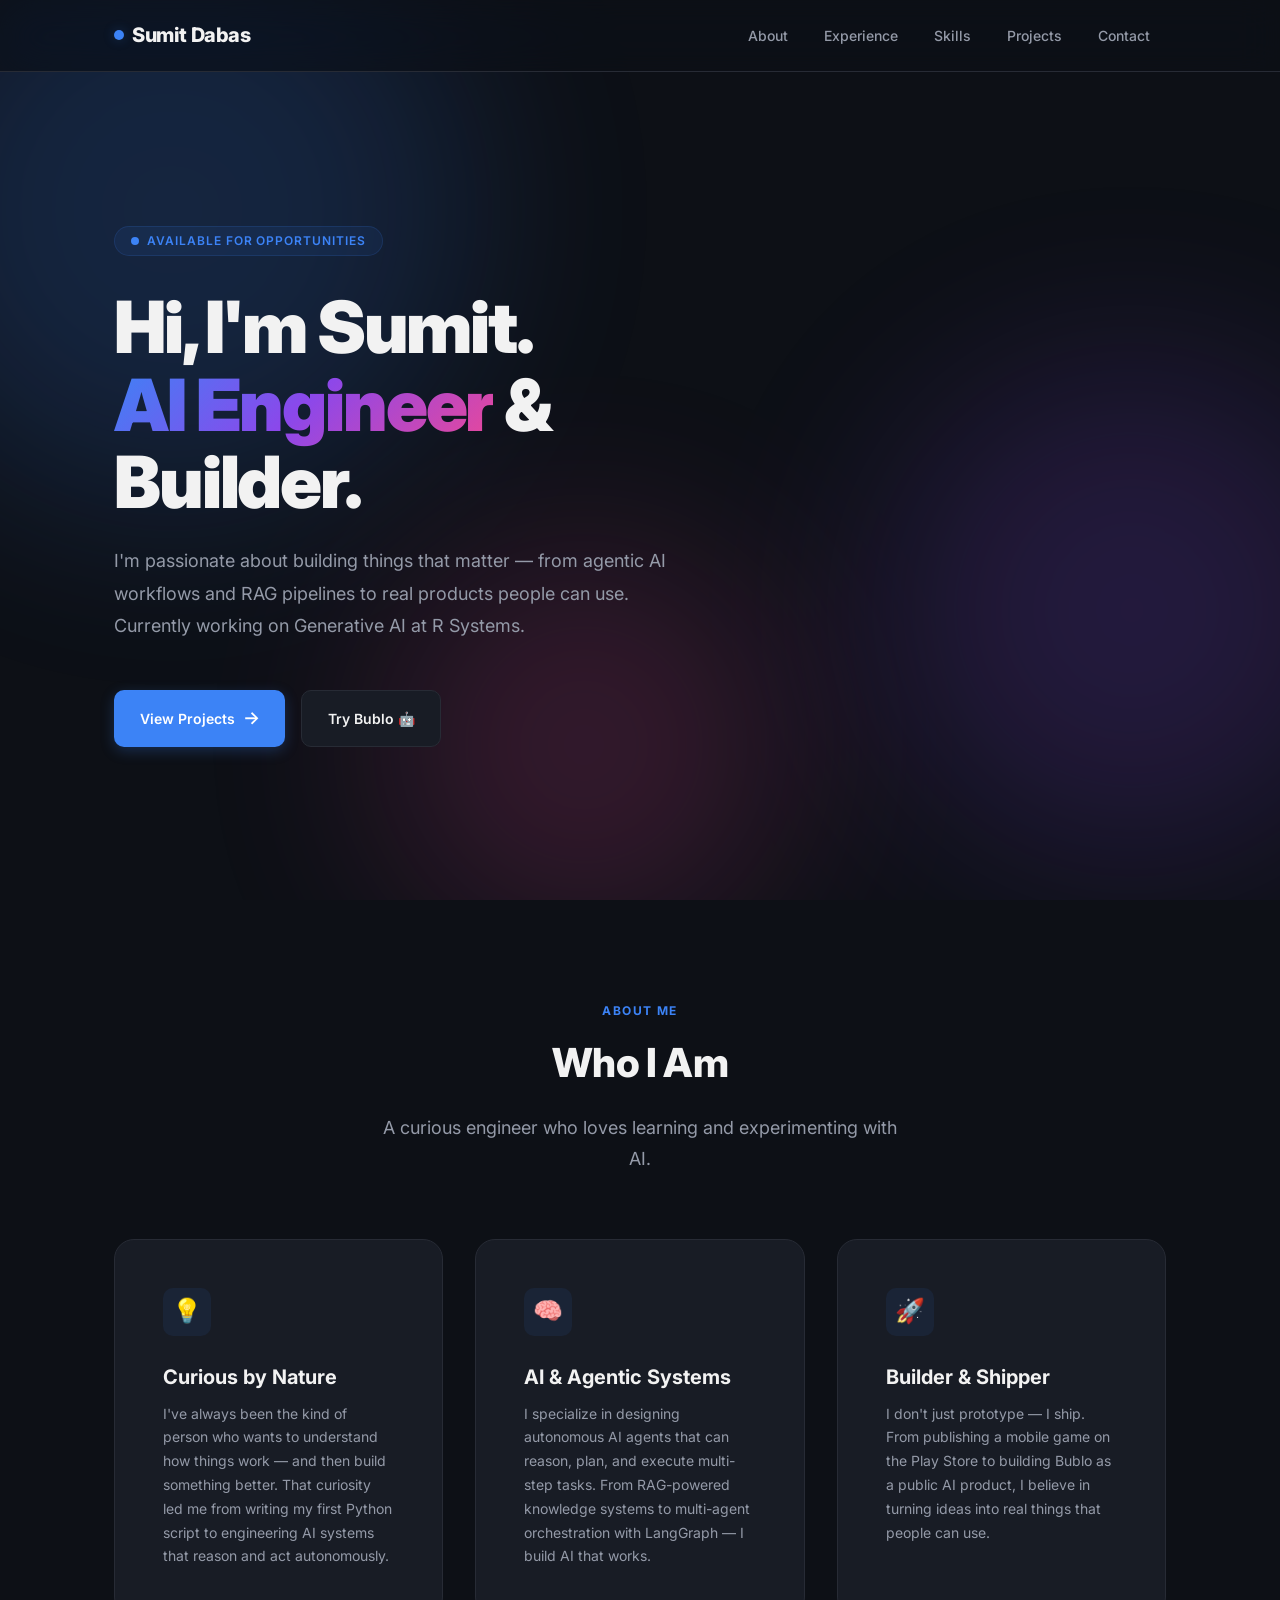
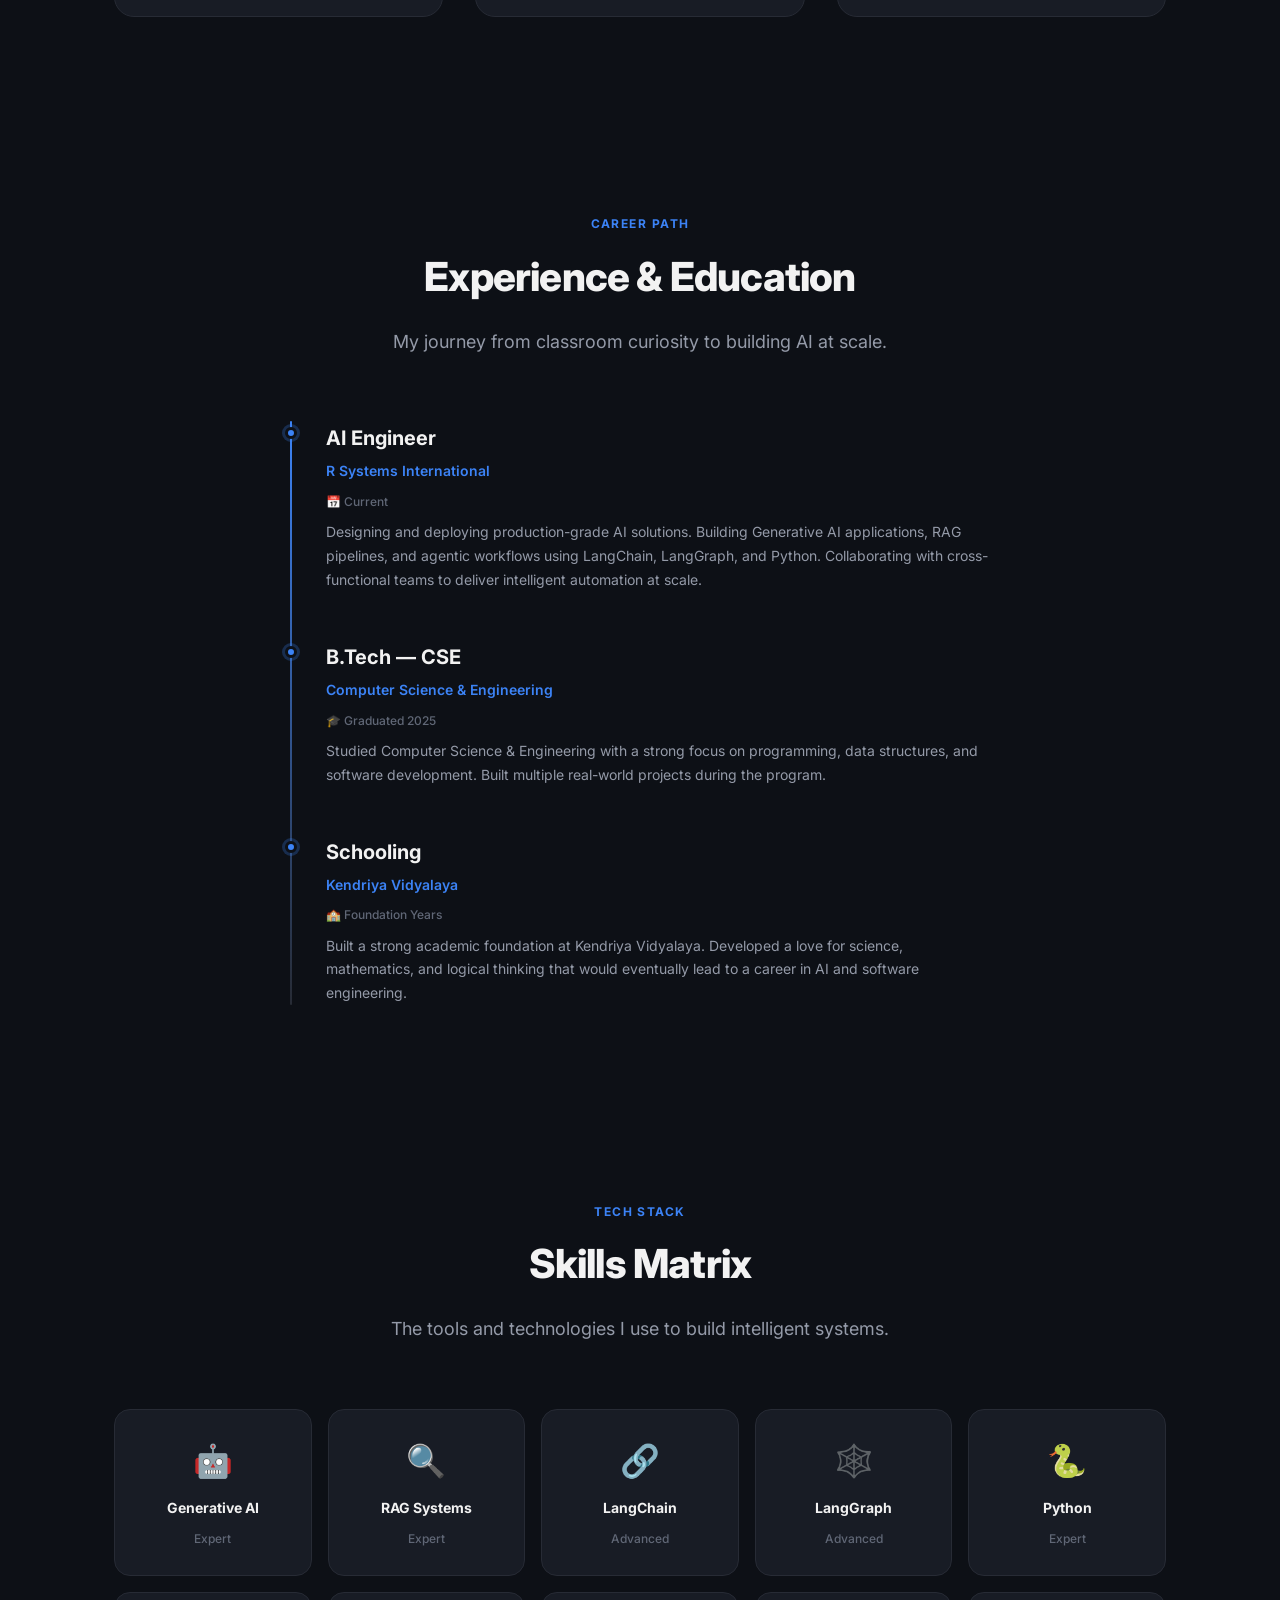
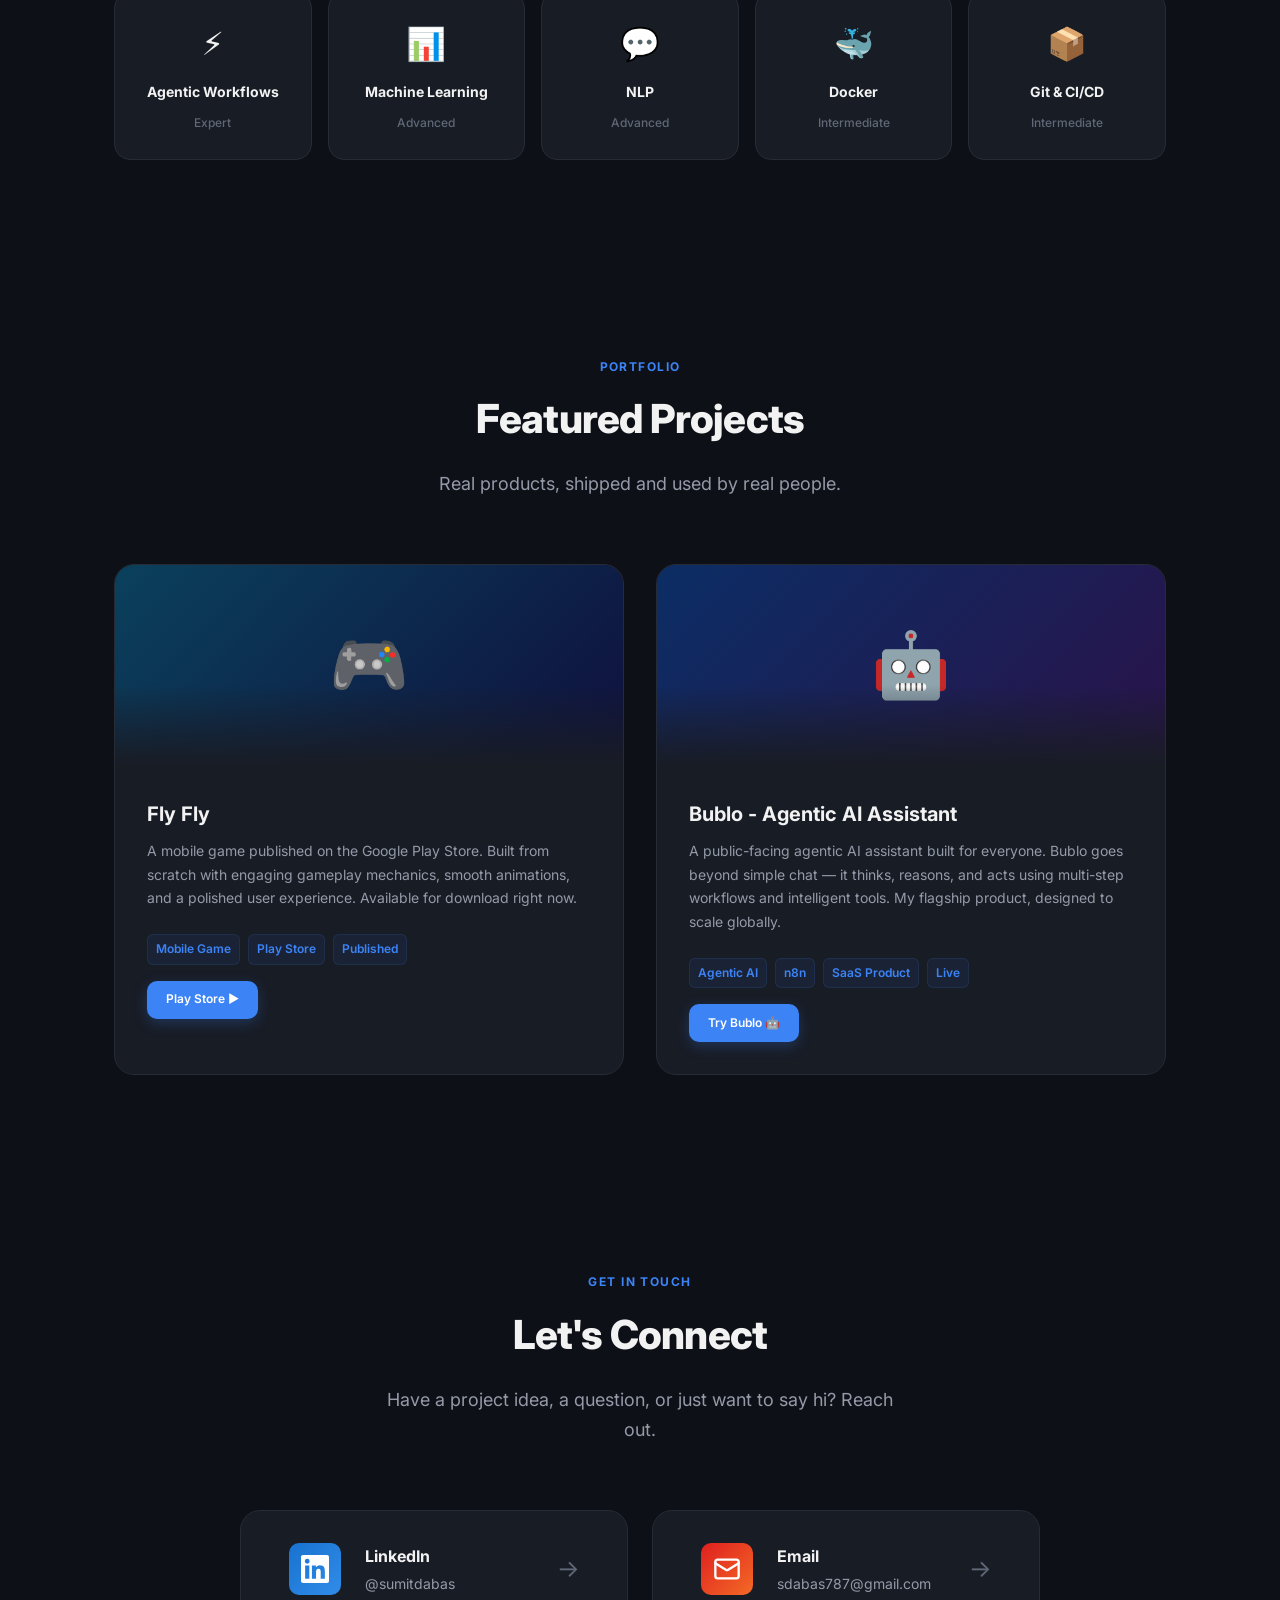
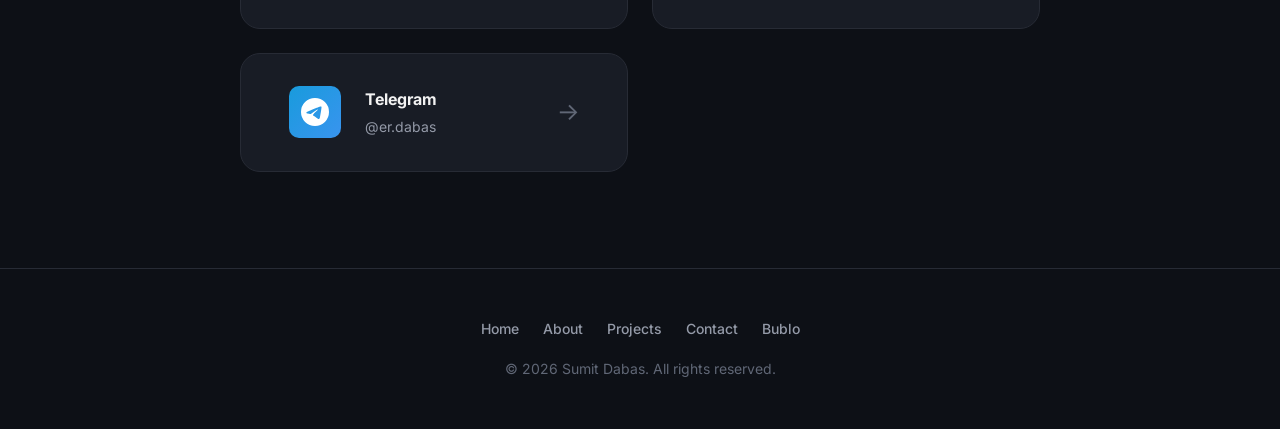
==== commit e66bf640: "Correction in some text" ====
--- a/portfolio/index.html
+++ b/portfolio/index.html
@@ -1,26 +1,32 @@
 <!DOCTYPE html>
 <html lang="en">
+
 <head>
   <!-- ─── Meta ──────────────────────────────────────────── -->
   <meta charset="UTF-8" />
   <meta name="viewport" content="width=device-width, initial-scale=1.0" />
   <title>Sumit Dabas — AI Engineer</title>
-  <meta name="description" content="Sumit Dabas is an AI Engineer building agentic AI workflows, RAG pipelines, and intelligent products like Bublo." />
+  <meta name="description"
+    content="Sumit Dabas is an AI Engineer building agentic AI workflows, RAG pipelines, and intelligent products like Bublo." />
   <meta name="author" content="Sumit Dabas" />
-  <meta name="keywords" content="Sumit Dabas, AI Engineer, Generative AI, LangChain, LangGraph, RAG, Python, Agentic Workflows, Bublo" />
+  <meta name="keywords"
+    content="Sumit Dabas, AI Engineer, Generative AI, LangChain, LangGraph, RAG, Python, Agentic Workflows, Bublo" />
 
   <!-- Open Graph -->
   <meta property="og:title" content="Sumit Dabas — AI Engineer" />
-  <meta property="og:description" content="AI Engineer building agentic AI products, RAG pipelines, and intelligent automation." />
+  <meta property="og:description"
+    content="AI Engineer building agentic AI products, RAG pipelines, and intelligent automation." />
   <meta property="og:type" content="website" />
   <meta property="og:url" content="https://sumitdabas.in" />
 
   <!-- Favicon (emoji fallback) -->
-  <link rel="icon" href="data:image/svg+xml,<svg xmlns='http://www.w3.org/2000/svg' viewBox='0 0 100 100'><text y='.9em' font-size='90'>⚡</text></svg>" />
+  <link rel="icon"
+    href="data:image/svg+xml,<svg xmlns='http://www.w3.org/2000/svg' viewBox='0 0 100 100'><text y='.9em' font-size='90'>⚡</text></svg>" />
 
   <!-- Stylesheet -->
   <link rel="stylesheet" href="css/styles.css" />
 </head>
+
 <body>
 
   <!-- ═══════════════════════════════════════════════════════
@@ -70,17 +76,16 @@
 
         <!-- Heading -->
         <h1>
-          Hi, I'm Sumit.<br/>
-          <span class="gradient-text">AI Engineer</span> &<br/>
+          Hi, I'm Sumit.<br />
+          <span class="gradient-text">AI Engineer</span> &<br />
           Builder.
         </h1>
 
         <!-- Description -->
         <p class="hero-description">
-          I'm passionate about building things that matter — from agentic 
-          AI workflows and RAG pipelines to real products people can use. 
-          Currently working on Generative AI at R Systems and building 
-          Bublo, my agentic AI assistant for the world.
+          I'm passionate about building things that matter — from agentic
+          AI workflows and RAG pipelines to real products people can use.
+          Currently working on Generative AI at R Systems.
         </p>
 
         <!-- Actions -->
@@ -89,7 +94,8 @@
             View Projects
             <span class="btn-icon">→</span>
           </a>
-          <a href="https://chat.sumitdabas.in" class="btn btn-secondary" id="hero-cta-bublo" target="_blank" rel="noopener">
+          <a href="https://chat.sumitdabas.in" class="btn btn-secondary" id="hero-cta-bublo" target="_blank"
+            rel="noopener">
             Try Bublo 🤖
           </a>
         </div>
@@ -107,7 +113,7 @@
         <span class="section-label">About Me</span>
         <h2 class="section-title">Who I Am</h2>
         <p class="section-subtitle">
-          A curious engineer who loves building AI that actually does things.
+          A curious engineer who loves learning and experimenting with AI.
         </p>
       </header>
 
@@ -117,9 +123,9 @@
           <div class="bio-card-icon">💡</div>
           <h3>Curious by Nature</h3>
           <p>
-            I've always been the kind of person who wants to understand how 
-            things work — and then build something better. That curiosity 
-            led me from writing my first Python script to engineering AI 
+            I've always been the kind of person who wants to understand how
+            things work — and then build something better. That curiosity
+            led me from writing my first Python script to engineering AI
             systems that reason and act autonomously.
           </p>
         </div>
@@ -129,9 +135,9 @@
           <div class="bio-card-icon">🧠</div>
           <h3>AI & Agentic Systems</h3>
           <p>
-            I specialize in designing autonomous AI agents that can reason, 
-            plan, and execute multi-step tasks. From RAG-powered knowledge 
-            systems to multi-agent orchestration with LangGraph — I build 
+            I specialize in designing autonomous AI agents that can reason,
+            plan, and execute multi-step tasks. From RAG-powered knowledge
+            systems to multi-agent orchestration with LangGraph — I build
             AI that works.
           </p>
         </div>
@@ -141,8 +147,8 @@
           <div class="bio-card-icon">🚀</div>
           <h3>Builder & Shipper</h3>
           <p>
-            I don't just prototype — I ship. From publishing a mobile game 
-            on the Play Store to building Bublo as a public AI product, I 
+            I don't just prototype — I ship. From publishing a mobile game
+            on the Play Store to building Bublo as a public AI product, I
             believe in turning ideas into real things that people can use.
           </p>
         </div>
@@ -171,10 +177,10 @@
           <div class="org">R Systems International</div>
           <div class="date">📅 Current</div>
           <p>
-            Designing and deploying production-grade AI solutions. 
-            Building Generative AI applications, RAG pipelines, and 
-            agentic workflows using LangChain, LangGraph, and Python. 
-            Collaborating with cross-functional teams to deliver 
+            Designing and deploying production-grade AI solutions.
+            Building Generative AI applications, RAG pipelines, and
+            agentic workflows using LangChain, LangGraph, and Python.
+            Collaborating with cross-functional teams to deliver
             intelligent automation at scale.
           </p>
         </div>
@@ -182,14 +188,13 @@
         <!-- Timeline Item 2 -->
         <div class="timeline-item" id="exp-education">
           <div class="timeline-dot"></div>
-          <h3>B.Tech — CSE (AI & ML)</h3>
+          <h3>B.Tech — CSE</h3>
           <div class="org">Computer Science & Engineering</div>
           <div class="date">🎓 Graduated 2025</div>
           <p>
-            Specialized in Artificial Intelligence & Machine Learning. 
-            Deep-dived into neural networks, natural language processing, 
-            computer vision, and reinforcement learning. Built multiple 
-            real-world projects during the program.
+            Studied Computer Science & Engineering with a strong focus on
+            programming, data structures, and software development. Built
+            multiple real-world projects during the program.
           </p>
         </div>
 
@@ -200,9 +205,9 @@
           <div class="org">Kendriya Vidyalaya</div>
           <div class="date">🏫 Foundation Years</div>
           <p>
-            Built a strong academic foundation at Kendriya Vidyalaya. 
-            Developed a love for science, mathematics, and logical 
-            thinking that would eventually lead to a career in AI 
+            Built a strong academic foundation at Kendriya Vidyalaya.
+            Developed a love for science, mathematics, and logical
+            thinking that would eventually lead to a career in AI
             and software engineering.
           </p>
         </div>
@@ -272,17 +277,7 @@
           <span class="skill-level">Advanced</span>
         </div>
 
-        <div class="skill-card" id="skill-pandas">
-          <span class="skill-icon">🐼</span>
-          <h4>Pandas</h4>
-          <span class="skill-level">Advanced</span>
-        </div>
-
-        <div class="skill-card" id="skill-api">
-          <span class="skill-icon">🌐</span>
-          <h4>API Design</h4>
-          <span class="skill-level">Intermediate</span>
-        </div>
+
 
         <div class="skill-card" id="skill-docker">
           <span class="skill-icon">🐳</span>
@@ -319,8 +314,8 @@
           <div class="project-card-body">
             <h3>Fly Fly</h3>
             <p>
-              A mobile game published on the Google Play Store. Built from 
-              scratch with engaging gameplay mechanics, smooth animations, 
+              A mobile game published on the Google Play Store. Built from
+              scratch with engaging gameplay mechanics, smooth animations,
               and a polished user experience. Available for download right now.
             </p>
             <div class="project-tags">
@@ -328,6 +323,10 @@
               <span class="project-tag">Play Store</span>
               <span class="project-tag">Published</span>
             </div>
+            <a href="https://play.google.com/store/apps/details?id=com.sumit.flyfly&pli=1" target="_blank"
+              rel="noopener" class="btn btn-primary btn-sm" id="project-flyfly-link">
+              Play Store ▶
+            </a>
           </div>
         </article>
 
@@ -335,11 +334,11 @@
         <article class="project-card" id="project-bublo">
           <div class="project-card-visual bublo-visual">🤖</div>
           <div class="project-card-body">
-            <h3>Bublo — Agentic AI Assistant</h3>
+            <h3>Bublo - Agentic AI Assistant</h3>
             <p>
-              A public-facing agentic AI assistant built for everyone. Bublo 
-              goes beyond simple chat — it thinks, reasons, and acts using 
-              multi-step workflows and intelligent tools. My flagship product, 
+              A public-facing agentic AI assistant built for everyone. Bublo
+              goes beyond simple chat — it thinks, reasons, and acts using
+              multi-step workflows and intelligent tools. My flagship product,
               designed to scale globally.
             </p>
             <div class="project-tags">
@@ -348,6 +347,10 @@
               <span class="project-tag">SaaS Product</span>
               <span class="project-tag">Live</span>
             </div>
+            <a href="https://chat.sumitdabas.in" target="_blank" rel="noopener" class="btn btn-primary btn-sm"
+              id="project-bublo-link">
+              Try Bublo 🤖
+            </a>
           </div>
         </article>
       </div>
@@ -369,10 +372,12 @@
 
       <div class="contact-grid reveal">
         <!-- LinkedIn -->
-        <a href="https://www.linkedin.com/in/sumitdabas" target="_blank" rel="noopener" class="contact-card" id="contact-linkedin">
+        <a href="https://www.linkedin.com/in/sumitdabas" target="_blank" rel="noopener" class="contact-card"
+          id="contact-linkedin">
           <div class="contact-card-icon linkedin-icon">
             <svg viewBox="0 0 24 24" fill="currentColor" width="28" height="28">
-              <path d="M20.447 20.452h-3.554v-5.569c0-1.328-.027-3.037-1.852-3.037-1.853 0-2.136 1.445-2.136 2.939v5.667H9.351V9h3.414v1.561h.046c.477-.9 1.637-1.85 3.37-1.85 3.601 0 4.267 2.37 4.267 5.455v6.286zM5.337 7.433a2.062 2.062 0 01-2.063-2.065 2.064 2.064 0 112.063 2.065zm1.782 13.019H3.555V9h3.564v11.452zM22.225 0H1.771C.792 0 0 .774 0 1.729v20.542C0 23.227.792 24 1.771 24h20.451C23.2 24 24 23.227 24 22.271V1.729C24 .774 23.2 0 22.222 0h.003z"/>
+              <path
+                d="M20.447 20.452h-3.554v-5.569c0-1.328-.027-3.037-1.852-3.037-1.853 0-2.136 1.445-2.136 2.939v5.667H9.351V9h3.414v1.561h.046c.477-.9 1.637-1.85 3.37-1.85 3.601 0 4.267 2.37 4.267 5.455v6.286zM5.337 7.433a2.062 2.062 0 01-2.063-2.065 2.064 2.064 0 112.063 2.065zm1.782 13.019H3.555V9h3.564v11.452zM22.225 0H1.771C.792 0 0 .774 0 1.729v20.542C0 23.227.792 24 1.771 24h20.451C23.2 24 24 23.227 24 22.271V1.729C24 .774 23.2 0 22.222 0h.003z" />
             </svg>
           </div>
           <div class="contact-card-body">
@@ -385,9 +390,10 @@
         <!-- Email -->
         <a href="mailto:sdabas787@gmail.com" class="contact-card" id="contact-email">
           <div class="contact-card-icon email-icon">
-            <svg viewBox="0 0 24 24" fill="none" stroke="currentColor" stroke-width="2" stroke-linecap="round" stroke-linejoin="round" width="28" height="28">
-              <rect x="2" y="4" width="20" height="16" rx="2"/>
-              <path d="m22 7-8.97 5.7a1.94 1.94 0 0 1-2.06 0L2 7"/>
+            <svg viewBox="0 0 24 24" fill="none" stroke="currentColor" stroke-width="2" stroke-linecap="round"
+              stroke-linejoin="round" width="28" height="28">
+              <rect x="2" y="4" width="20" height="16" rx="2" />
+              <path d="m22 7-8.97 5.7a1.94 1.94 0 0 1-2.06 0L2 7" />
             </svg>
           </div>
           <div class="contact-card-body">
@@ -401,7 +407,8 @@
         <a href="https://t.me/er.dabas" target="_blank" rel="noopener" class="contact-card" id="contact-telegram">
           <div class="contact-card-icon telegram-icon">
             <svg viewBox="0 0 24 24" fill="currentColor" width="28" height="28">
-              <path d="M11.944 0A12 12 0 0 0 0 12a12 12 0 0 0 12 12 12 12 0 0 0 12-12A12 12 0 0 0 12 0a12 12 0 0 0-.056 0zm4.962 7.224c.1-.002.321.023.465.14a.506.506 0 0 1 .171.325c.016.093.036.306.02.472-.18 1.898-.962 6.502-1.36 8.627-.168.9-.499 1.201-.82 1.23-.696.065-1.225-.46-1.9-.902-1.056-.693-1.653-1.124-2.678-1.8-1.185-.78-.417-1.21.258-1.91.177-.184 3.247-2.977 3.307-3.23.007-.032.014-.15-.056-.212s-.174-.041-.249-.024c-.106.024-1.793 1.14-5.061 3.345-.48.33-.913.49-1.302.48-.428-.008-1.252-.241-1.865-.44-.752-.245-1.349-.374-1.297-.789.027-.216.325-.437.893-.663 3.498-1.524 5.83-2.529 6.998-3.014 3.332-1.386 4.025-1.627 4.476-1.635z"/>
+              <path
+                d="M11.944 0A12 12 0 0 0 0 12a12 12 0 0 0 12 12 12 12 0 0 0 12-12A12 12 0 0 0 12 0a12 12 0 0 0-.056 0zm4.962 7.224c.1-.002.321.023.465.14a.506.506 0 0 1 .171.325c.016.093.036.306.02.472-.18 1.898-.962 6.502-1.36 8.627-.168.9-.499 1.201-.82 1.23-.696.065-1.225-.46-1.9-.902-1.056-.693-1.653-1.124-2.678-1.8-1.185-.78-.417-1.21.258-1.91.177-.184 3.247-2.977 3.307-3.23.007-.032.014-.15-.056-.212s-.174-.041-.249-.024c-.106.024-1.793 1.14-5.061 3.345-.48.33-.913.49-1.302.48-.428-.008-1.252-.241-1.865-.44-.752-.245-1.349-.374-1.297-.789.027-.216.325-.437.893-.663 3.498-1.524 5.83-2.529 6.998-3.014 3.332-1.386 4.025-1.627 4.476-1.635z" />
             </svg>
           </div>
           <div class="contact-card-body">
@@ -426,7 +433,7 @@
         <a href="#contact">Contact</a>
         <a href="https://chat.sumitdabas.in" target="_blank" rel="noopener">Bublo</a>
       </div>
-      <p>&copy; 2025 Sumit Dabas. All rights reserved.</p>
+      <p>&copy; 2026 Sumit Dabas. All rights reserved.</p>
     </div>
   </footer>
 
@@ -468,7 +475,7 @@
      */
     (() => {
       const toggle = document.getElementById('nav-toggle');
-      const links  = document.getElementById('nav-links');
+      const links = document.getElementById('nav-links');
 
       toggle.addEventListener('click', () => {
         toggle.classList.toggle('active');
@@ -517,4 +524,5 @@
   </script>
 
 </body>
-</html>
+
+</html>
--- a/portfolio/css/styles.css
+++ b/portfolio/css/styles.css
@@ -404,6 +404,12 @@
 
 .btn:hover .btn-icon { transform: translateX(3px); }
 
+.btn-sm {
+  padding: .55rem 1.2rem;
+  font-size: var(--fs-xs);
+  margin-top: var(--sp-md);
+}
+
 /* ── Section Styling ──────────────────────────────────────── */
 .section {
   padding: var(--sp-4xl) 0;
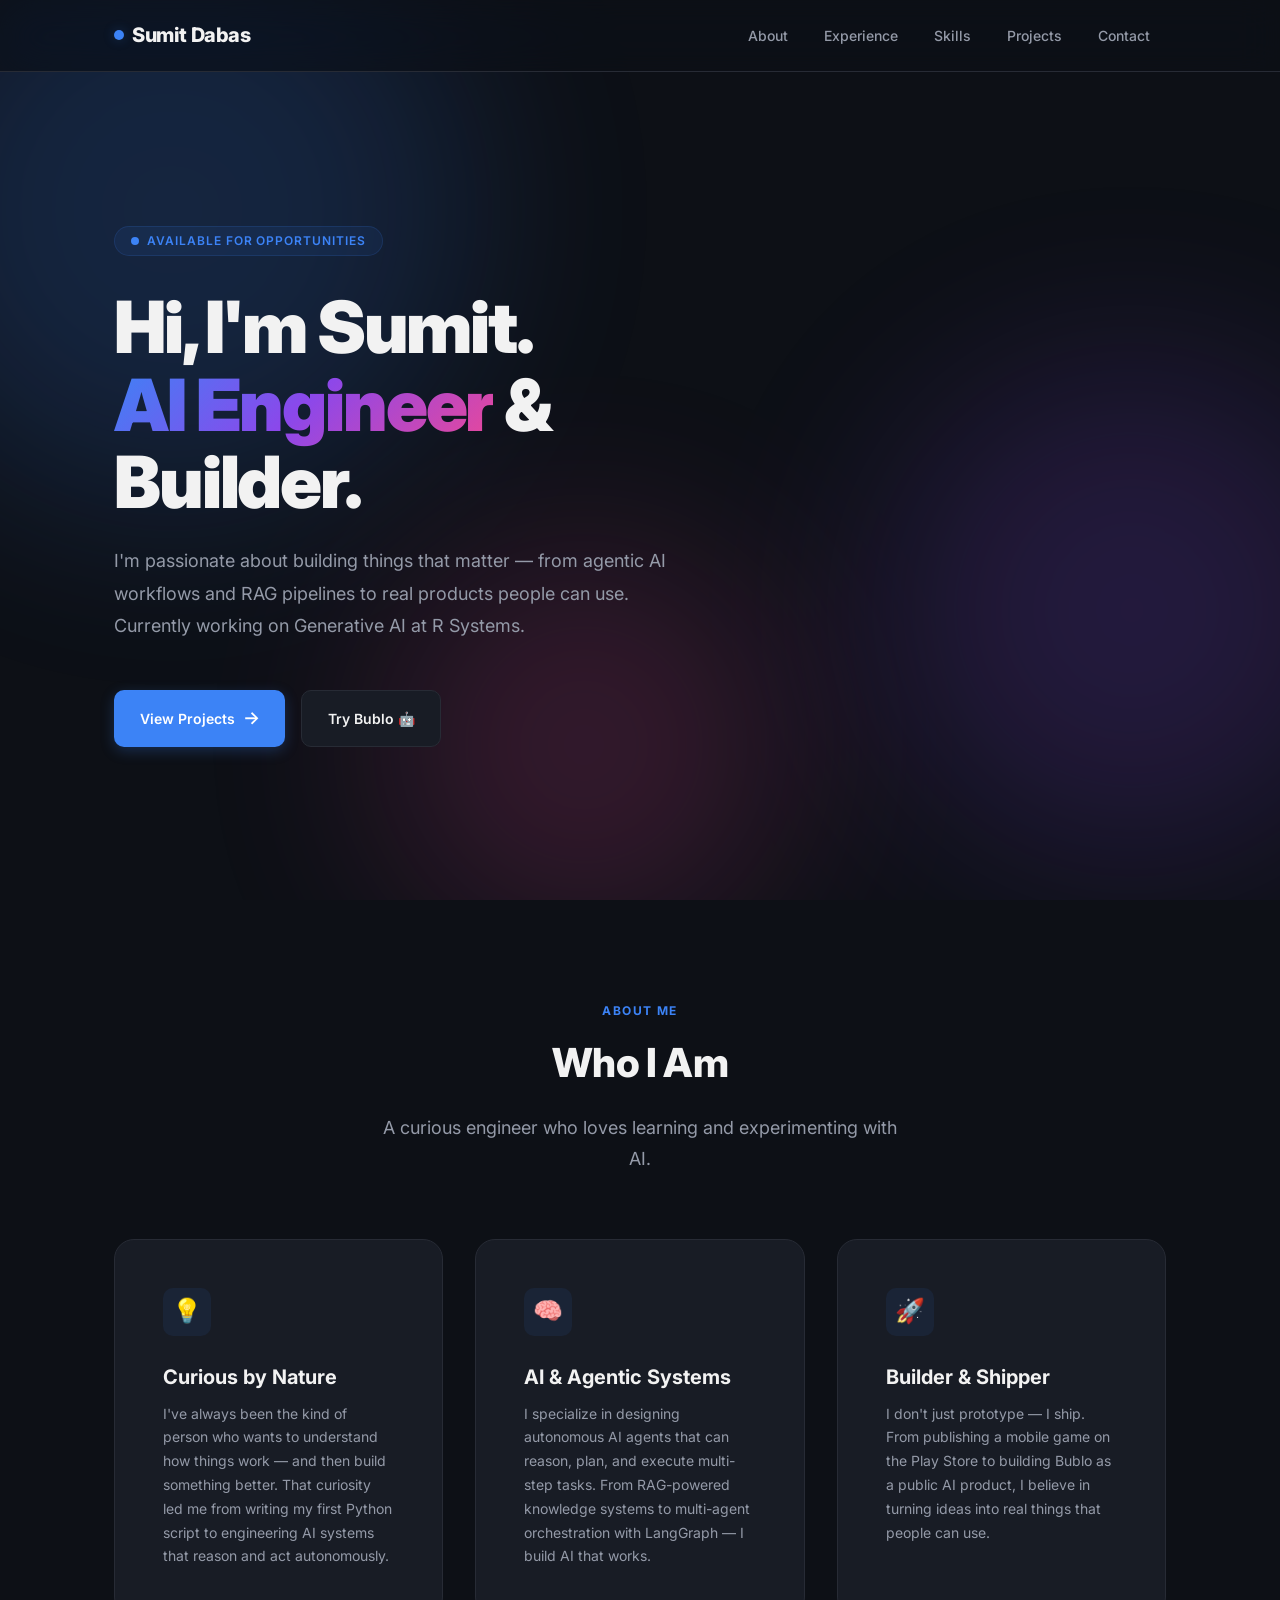
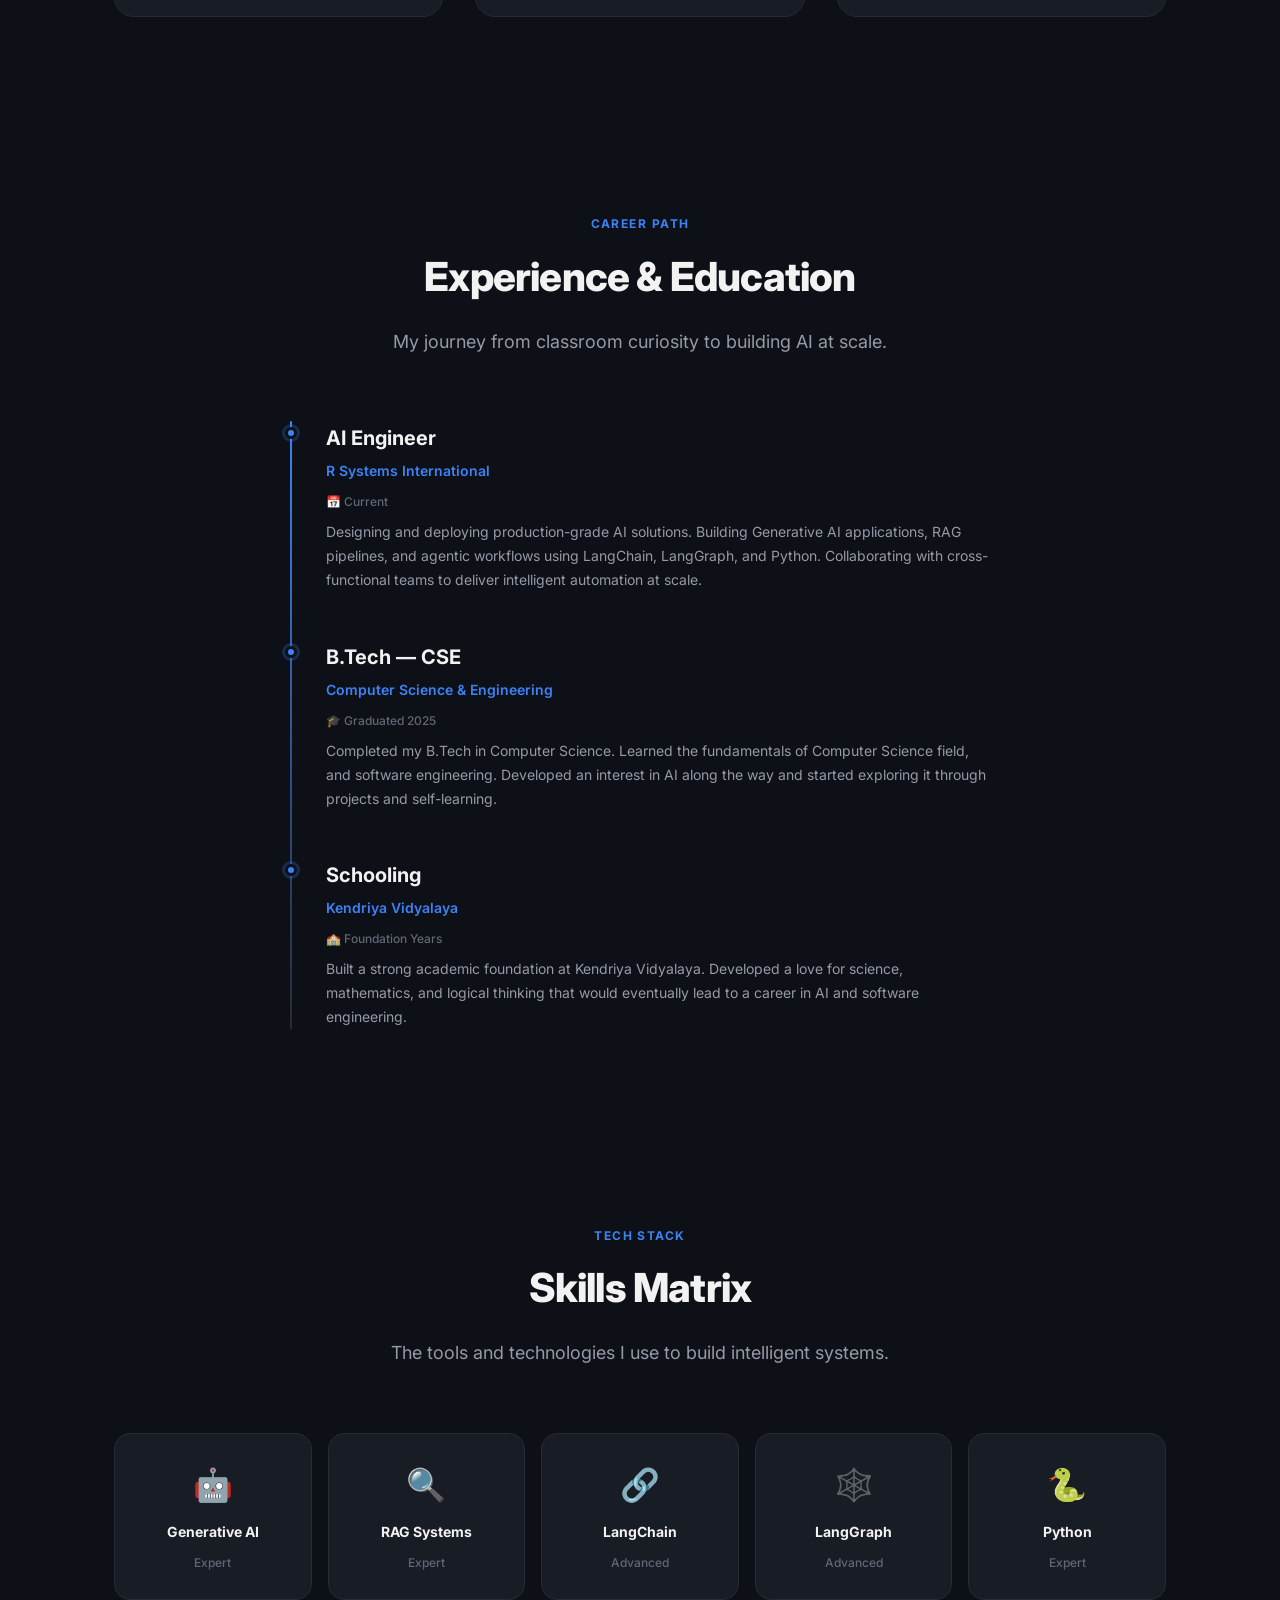
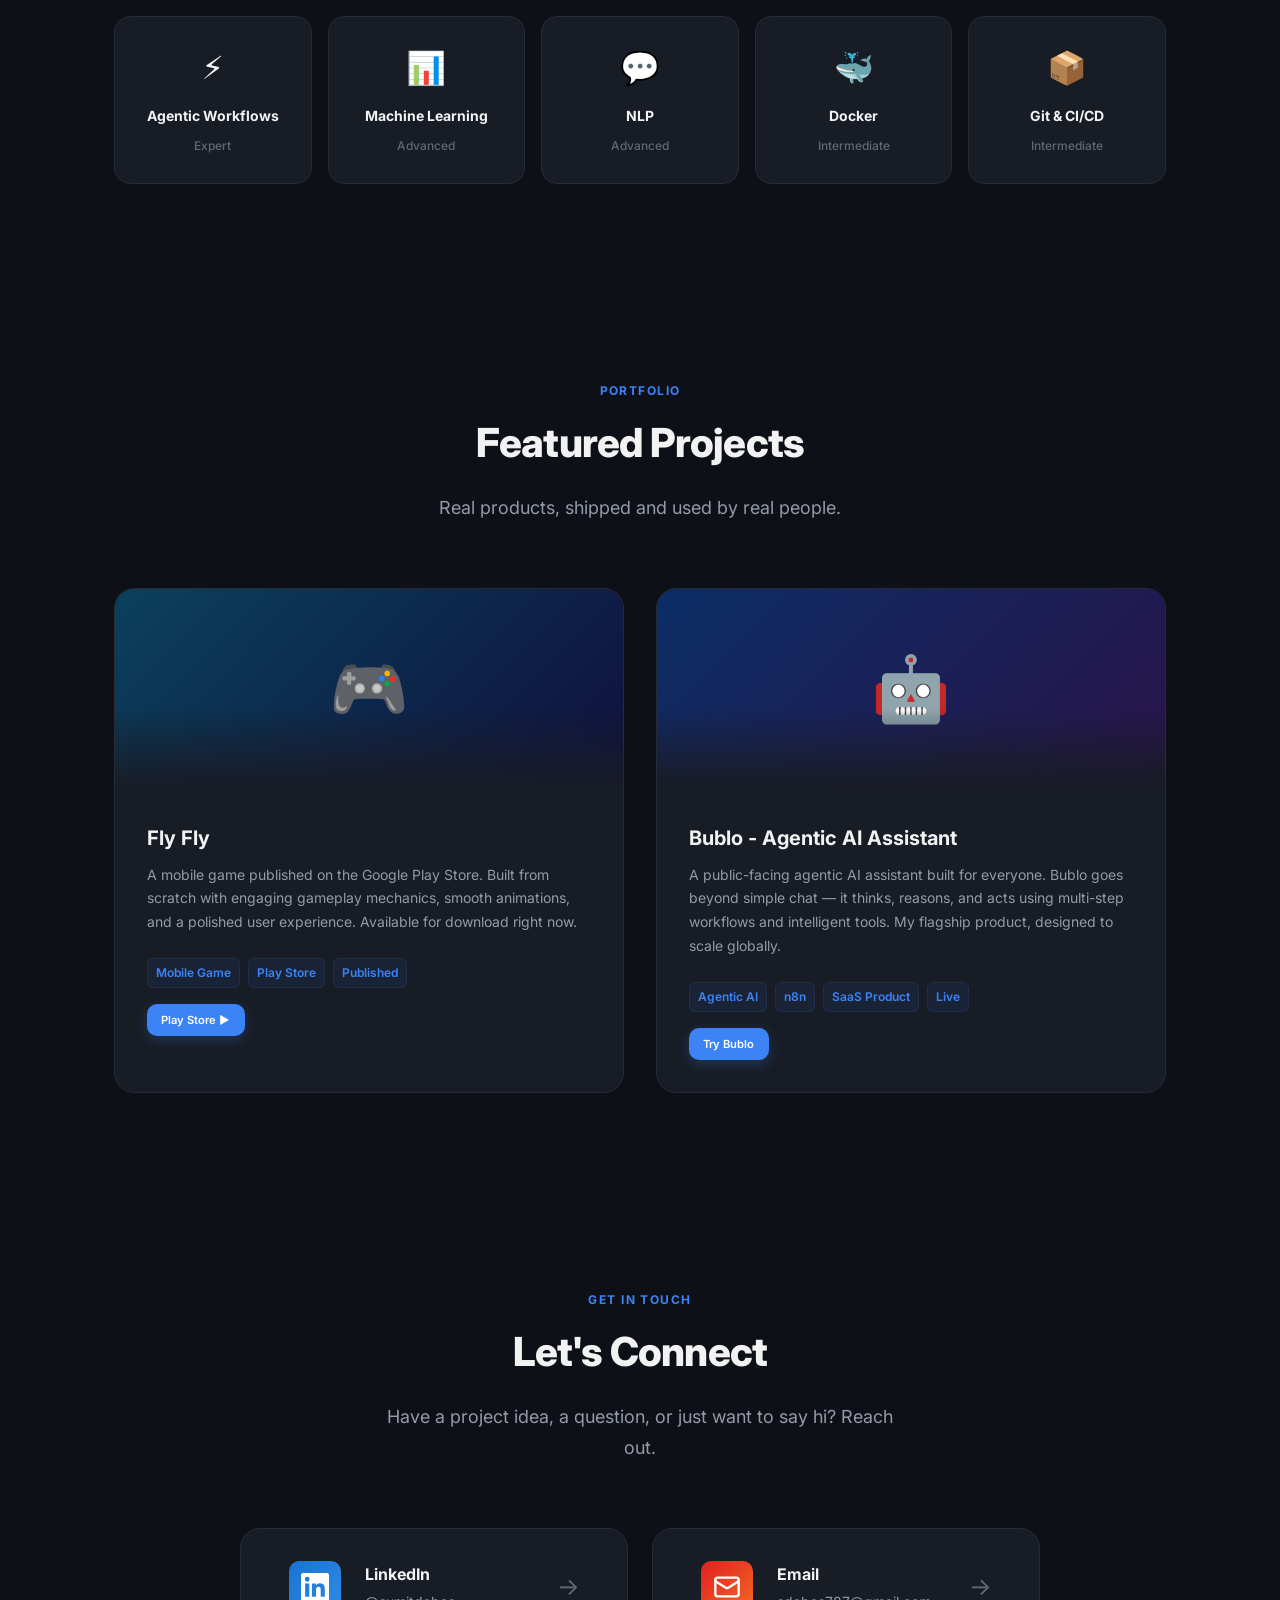
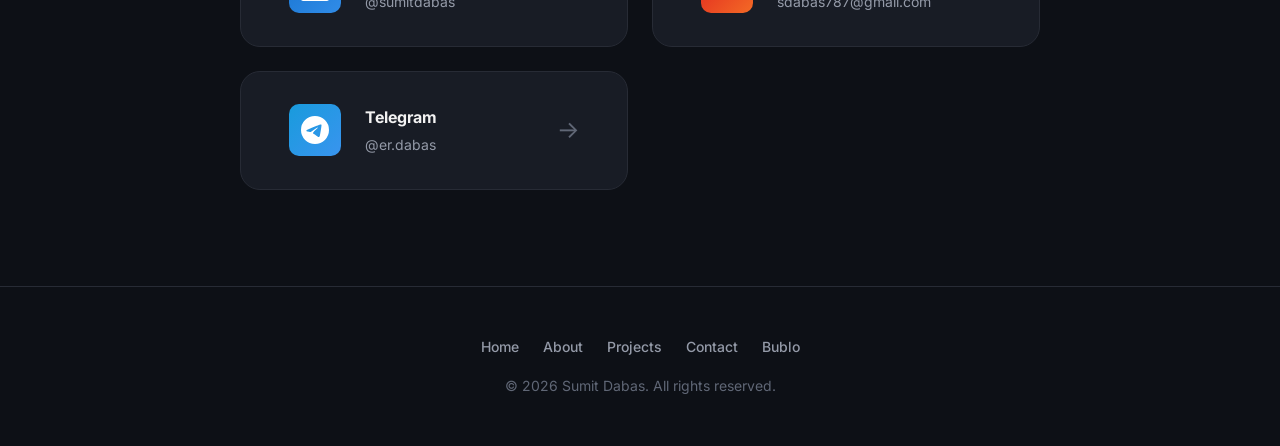
==== commit 1cbaaa8d: "text cahnges" ====
--- a/portfolio/index.html
+++ b/portfolio/index.html
@@ -192,9 +192,10 @@
           <div class="org">Computer Science & Engineering</div>
           <div class="date">🎓 Graduated 2025</div>
           <p>
-            Studied Computer Science & Engineering with a strong focus on
-            programming, data structures, and software development. Built
-            multiple real-world projects during the program.
+            Completed my B.Tech in Computer Science. Learned the
+            fundamentals of Computer Science field, and software engineering.
+            Developed an interest in AI along the way and started exploring
+            it through projects and self-learning.
           </p>
         </div>
 
@@ -349,7 +350,7 @@
             </div>
             <a href="https://chat.sumitdabas.in" target="_blank" rel="noopener" class="btn btn-primary btn-sm"
               id="project-bublo-link">
-              Try Bublo 🤖
+              Try Bublo
             </a>
           </div>
         </article>
--- a/portfolio/css/styles.css
+++ b/portfolio/css/styles.css
@@ -405,8 +405,8 @@
 .btn:hover .btn-icon { transform: translateX(3px); }
 
 .btn-sm {
-  padding: .55rem 1.2rem;
-  font-size: var(--fs-xs);
+  padding: .4rem .9rem;
+  font-size: .7rem;
   margin-top: var(--sp-md);
 }
 
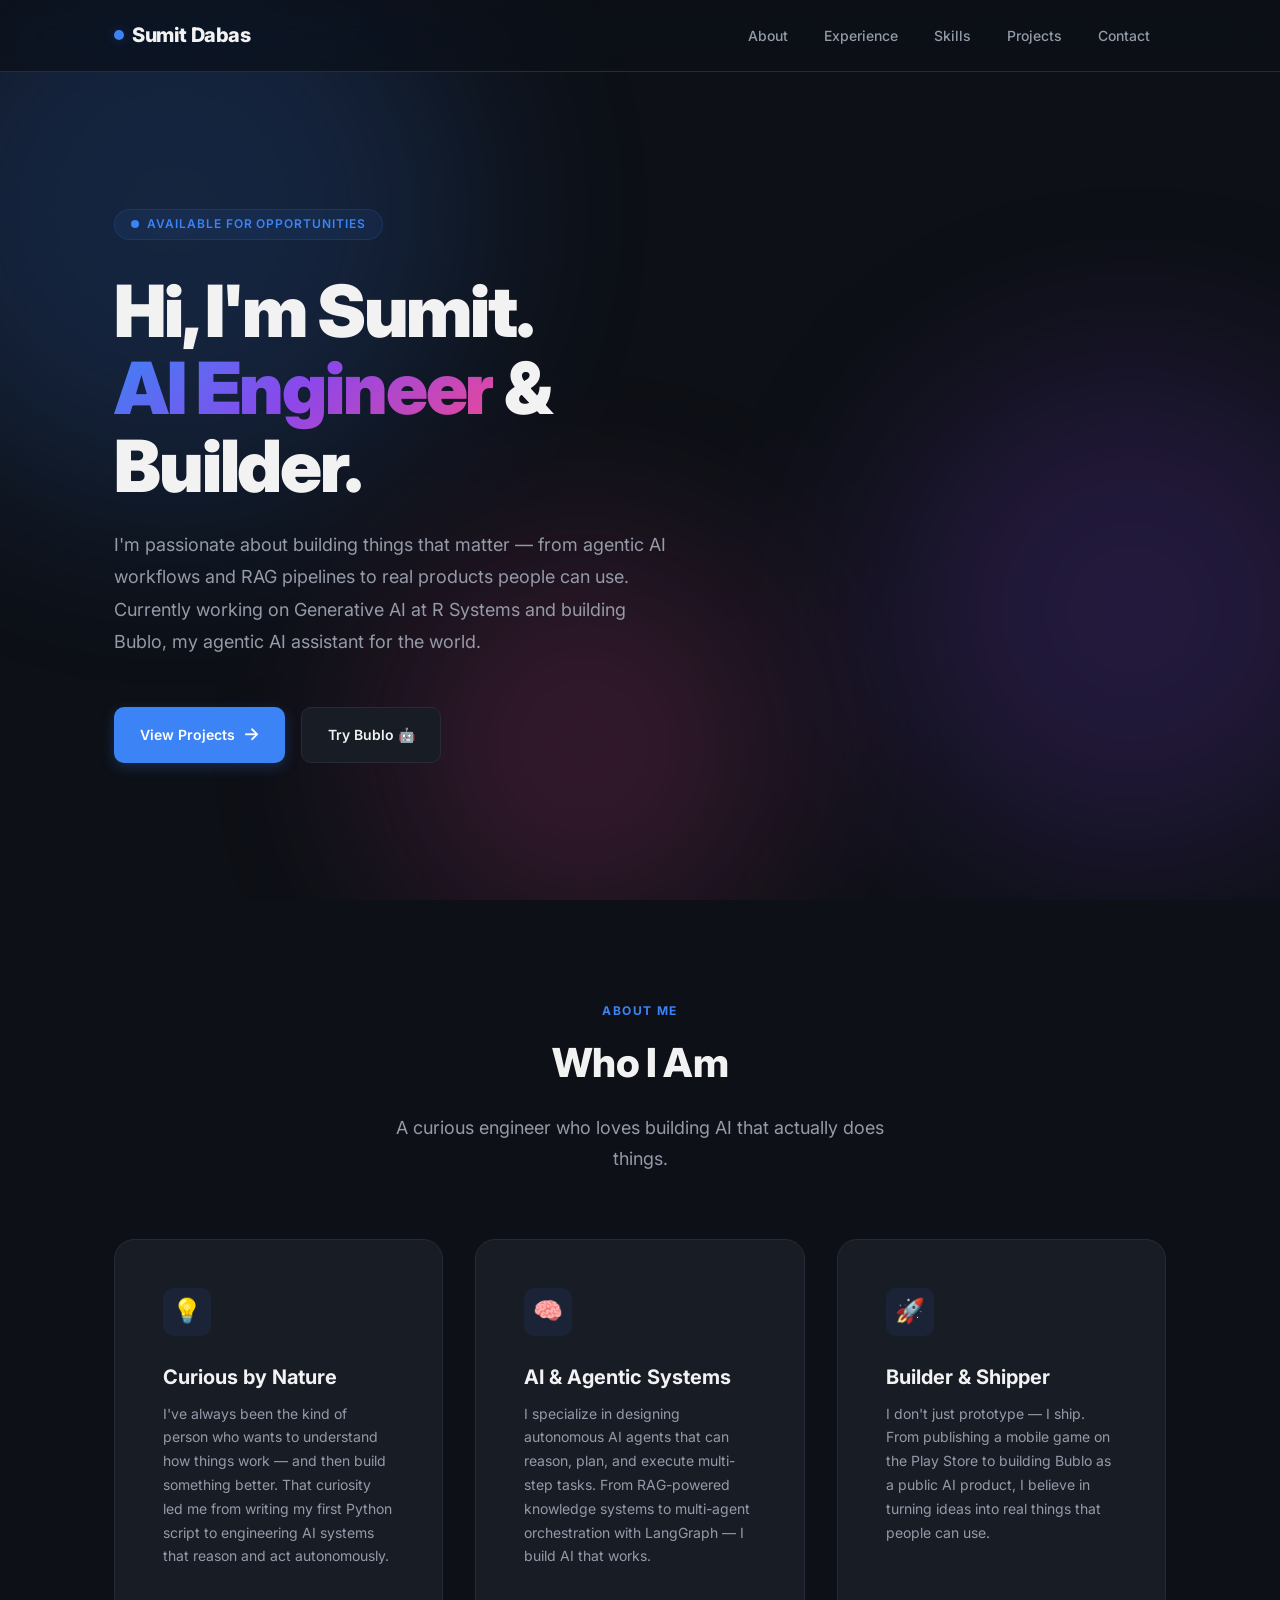
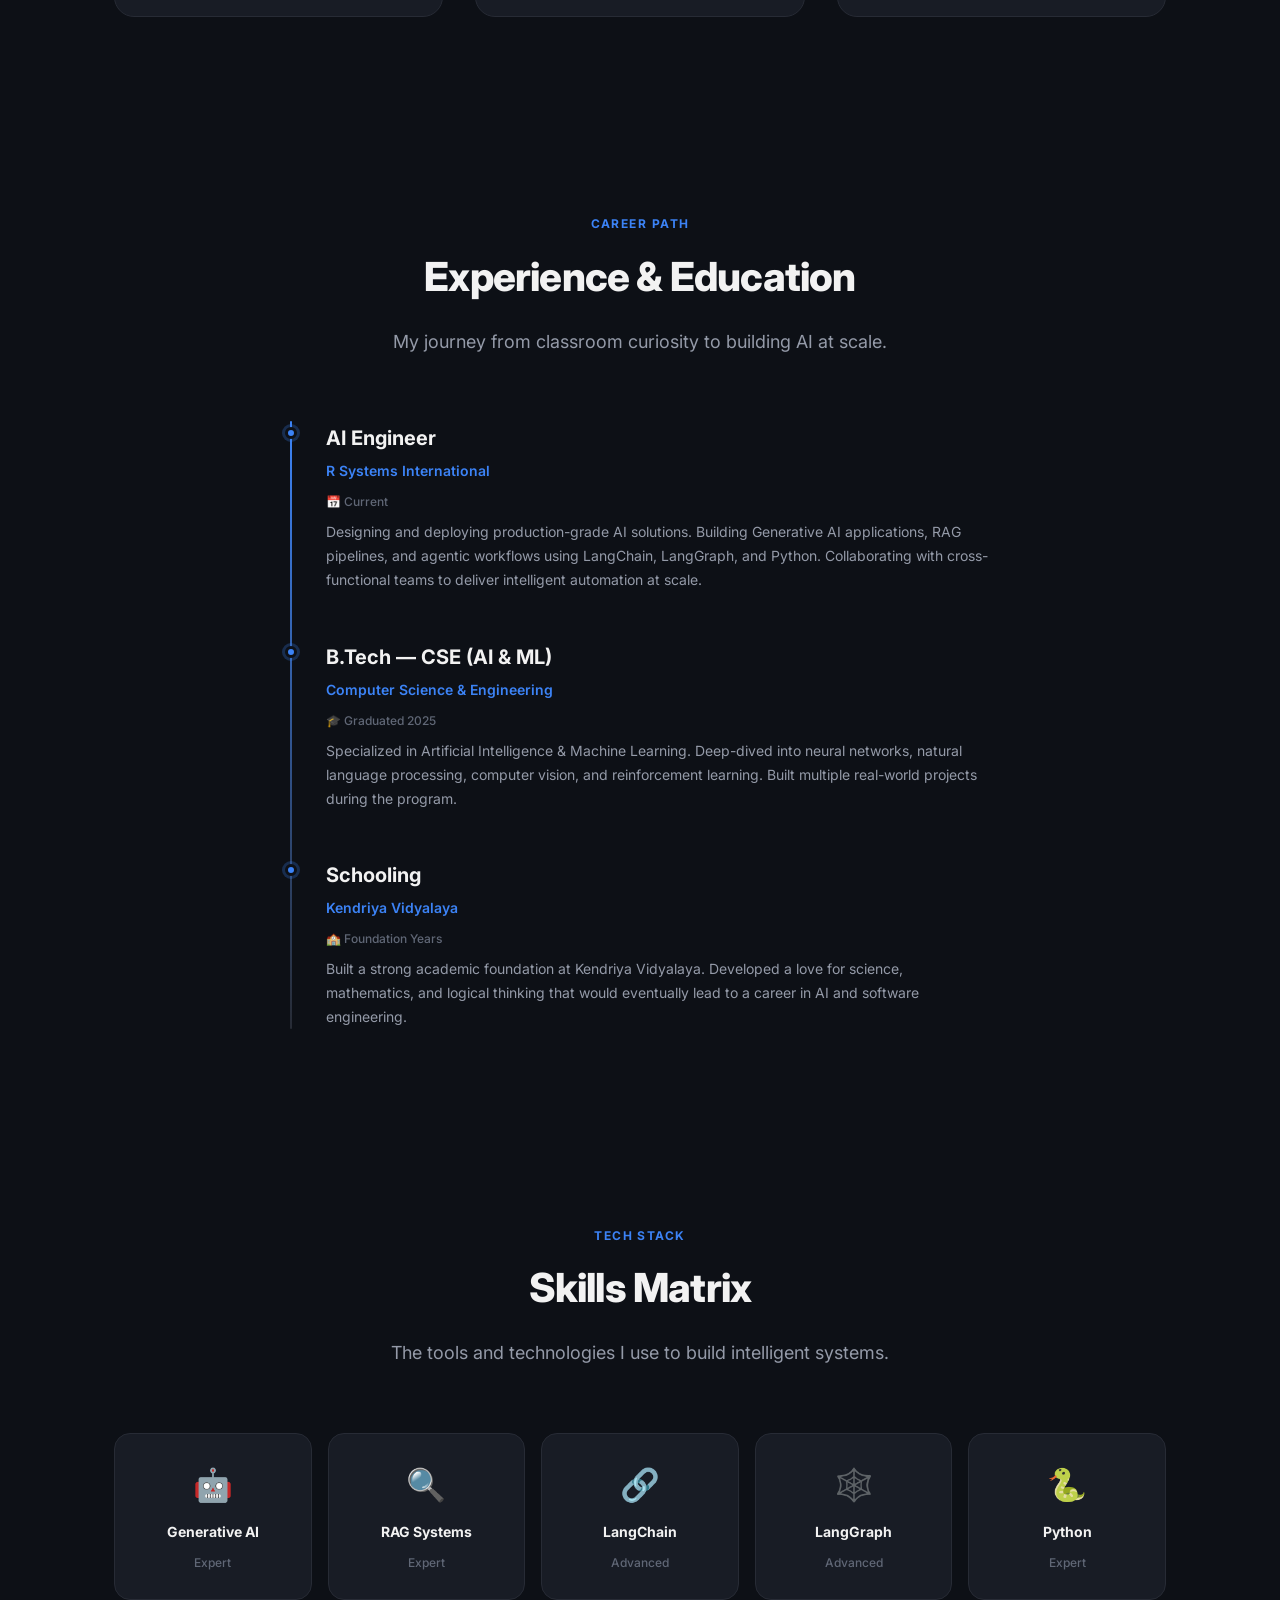
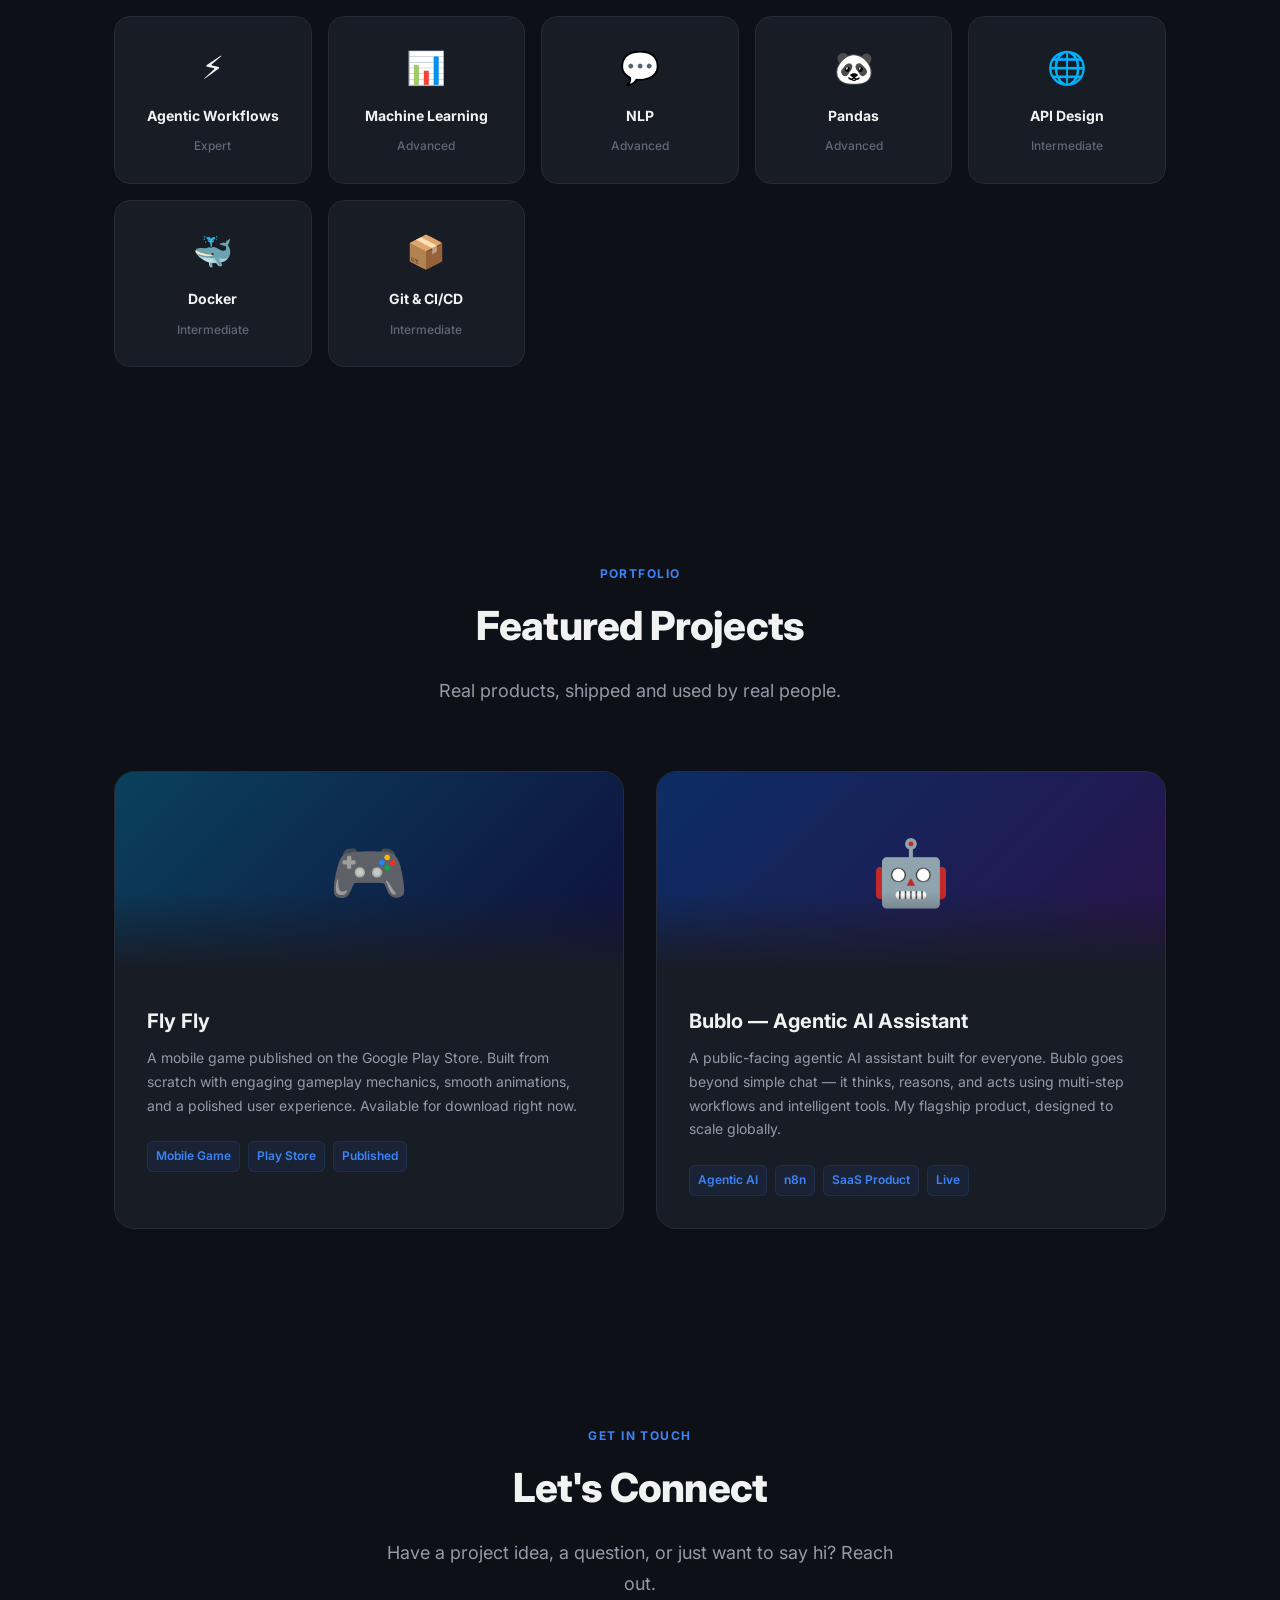
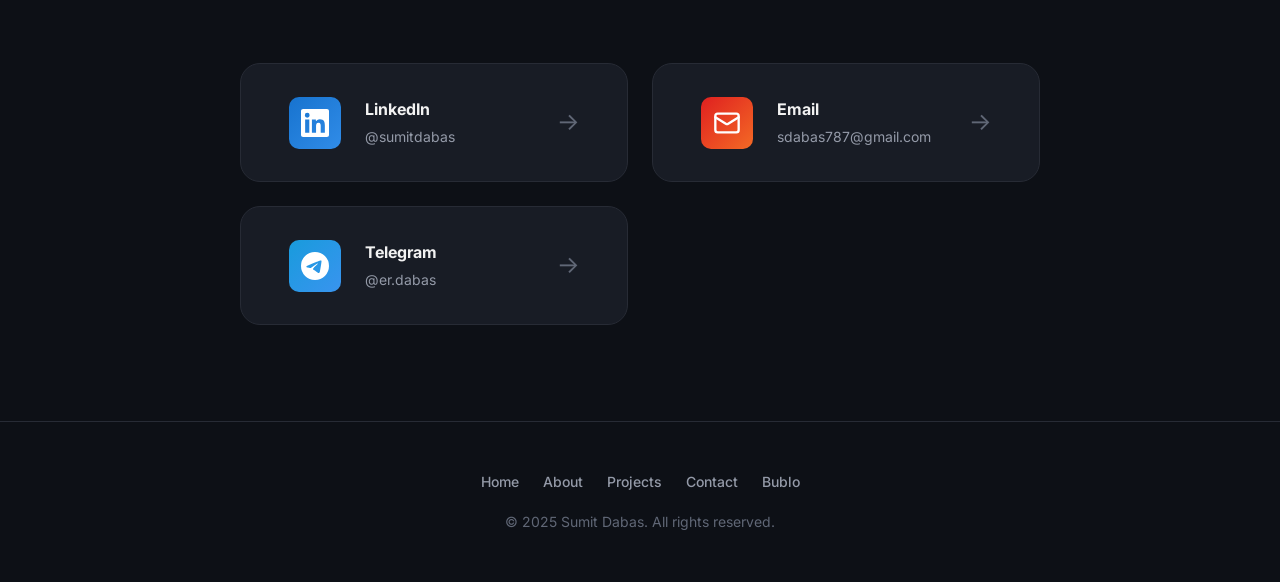
==== commit b4be70ec: "revert back" ====
--- a/portfolio/index.html
+++ b/portfolio/index.html
@@ -85,7 +85,8 @@
         <p class="hero-description">
           I'm passionate about building things that matter — from agentic
           AI workflows and RAG pipelines to real products people can use.
-          Currently working on Generative AI at R Systems.
+          Currently working on Generative AI at R Systems and building
+          Bublo, my agentic AI assistant for the world.
         </p>
 
         <!-- Actions -->
@@ -113,7 +114,7 @@
         <span class="section-label">About Me</span>
         <h2 class="section-title">Who I Am</h2>
         <p class="section-subtitle">
-          A curious engineer who loves learning and experimenting with AI.
+          A curious engineer who loves building AI that actually does things.
         </p>
       </header>
 
@@ -188,14 +189,14 @@
         <!-- Timeline Item 2 -->
         <div class="timeline-item" id="exp-education">
           <div class="timeline-dot"></div>
-          <h3>B.Tech — CSE</h3>
+          <h3>B.Tech — CSE (AI & ML)</h3>
           <div class="org">Computer Science & Engineering</div>
           <div class="date">🎓 Graduated 2025</div>
           <p>
-            Completed my B.Tech in Computer Science. Learned the
-            fundamentals of Computer Science field, and software engineering.
-            Developed an interest in AI along the way and started exploring
-            it through projects and self-learning.
+            Specialized in Artificial Intelligence & Machine Learning.
+            Deep-dived into neural networks, natural language processing,
+            computer vision, and reinforcement learning. Built multiple
+            real-world projects during the program.
           </p>
         </div>
 
@@ -278,7 +279,17 @@
           <span class="skill-level">Advanced</span>
         </div>
 
-
+        <div class="skill-card" id="skill-pandas">
+          <span class="skill-icon">🐼</span>
+          <h4>Pandas</h4>
+          <span class="skill-level">Advanced</span>
+        </div>
+
+        <div class="skill-card" id="skill-api">
+          <span class="skill-icon">🌐</span>
+          <h4>API Design</h4>
+          <span class="skill-level">Intermediate</span>
+        </div>
 
         <div class="skill-card" id="skill-docker">
           <span class="skill-icon">🐳</span>
@@ -324,10 +335,6 @@
               <span class="project-tag">Play Store</span>
               <span class="project-tag">Published</span>
             </div>
-            <a href="https://play.google.com/store/apps/details?id=com.sumit.flyfly&pli=1" target="_blank"
-              rel="noopener" class="btn btn-primary btn-sm" id="project-flyfly-link">
-              Play Store ▶
-            </a>
           </div>
         </article>
 
@@ -335,7 +342,7 @@
         <article class="project-card" id="project-bublo">
           <div class="project-card-visual bublo-visual">🤖</div>
           <div class="project-card-body">
-            <h3>Bublo - Agentic AI Assistant</h3>
+            <h3>Bublo — Agentic AI Assistant</h3>
             <p>
               A public-facing agentic AI assistant built for everyone. Bublo
               goes beyond simple chat — it thinks, reasons, and acts using
@@ -348,10 +355,6 @@
               <span class="project-tag">SaaS Product</span>
               <span class="project-tag">Live</span>
             </div>
-            <a href="https://chat.sumitdabas.in" target="_blank" rel="noopener" class="btn btn-primary btn-sm"
-              id="project-bublo-link">
-              Try Bublo
-            </a>
           </div>
         </article>
       </div>
@@ -434,7 +437,7 @@
         <a href="#contact">Contact</a>
         <a href="https://chat.sumitdabas.in" target="_blank" rel="noopener">Bublo</a>
       </div>
-      <p>&copy; 2026 Sumit Dabas. All rights reserved.</p>
+      <p>&copy; 2025 Sumit Dabas. All rights reserved.</p>
     </div>
   </footer>
 
--- a/portfolio/css/styles.css
+++ b/portfolio/css/styles.css
@@ -404,12 +404,6 @@
 
 .btn:hover .btn-icon { transform: translateX(3px); }
 
-.btn-sm {
-  padding: .4rem .9rem;
-  font-size: .7rem;
-  margin-top: var(--sp-md);
-}
-
 /* ── Section Styling ──────────────────────────────────────── */
 .section {
   padding: var(--sp-4xl) 0;
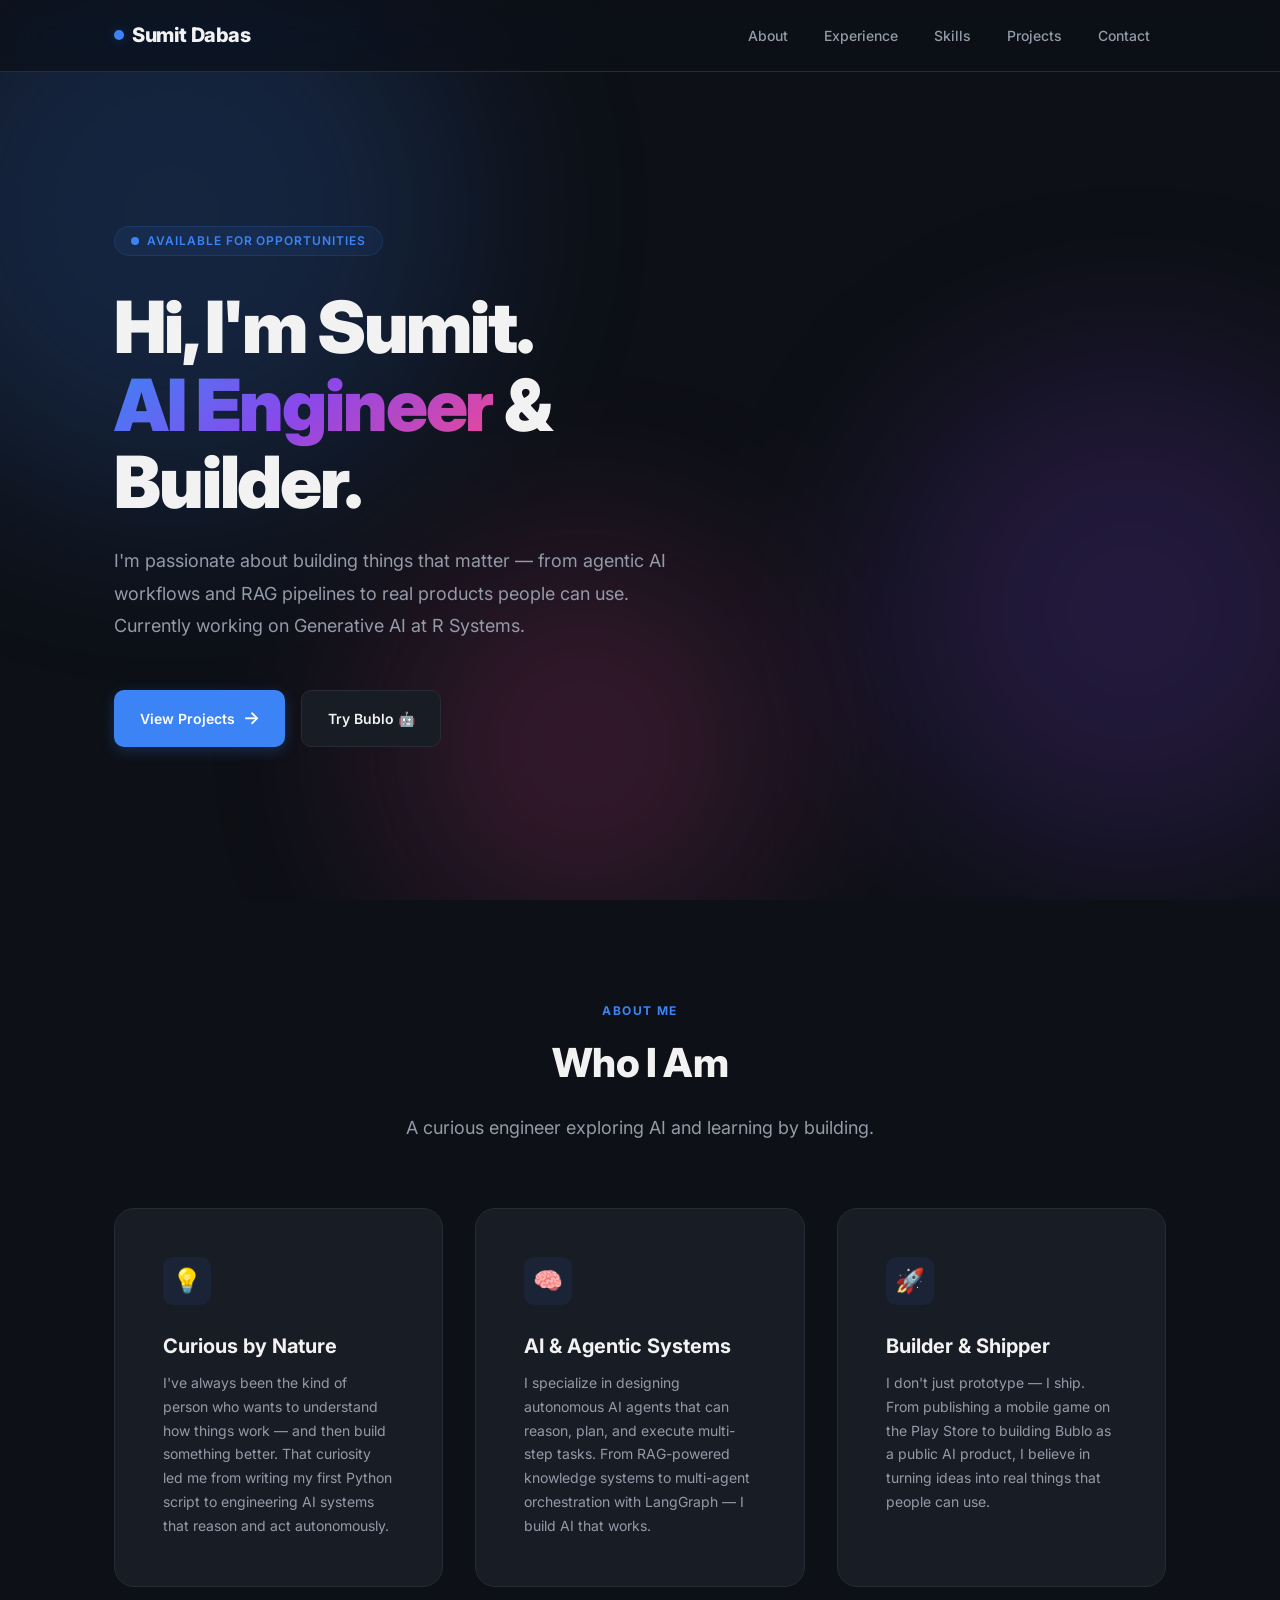
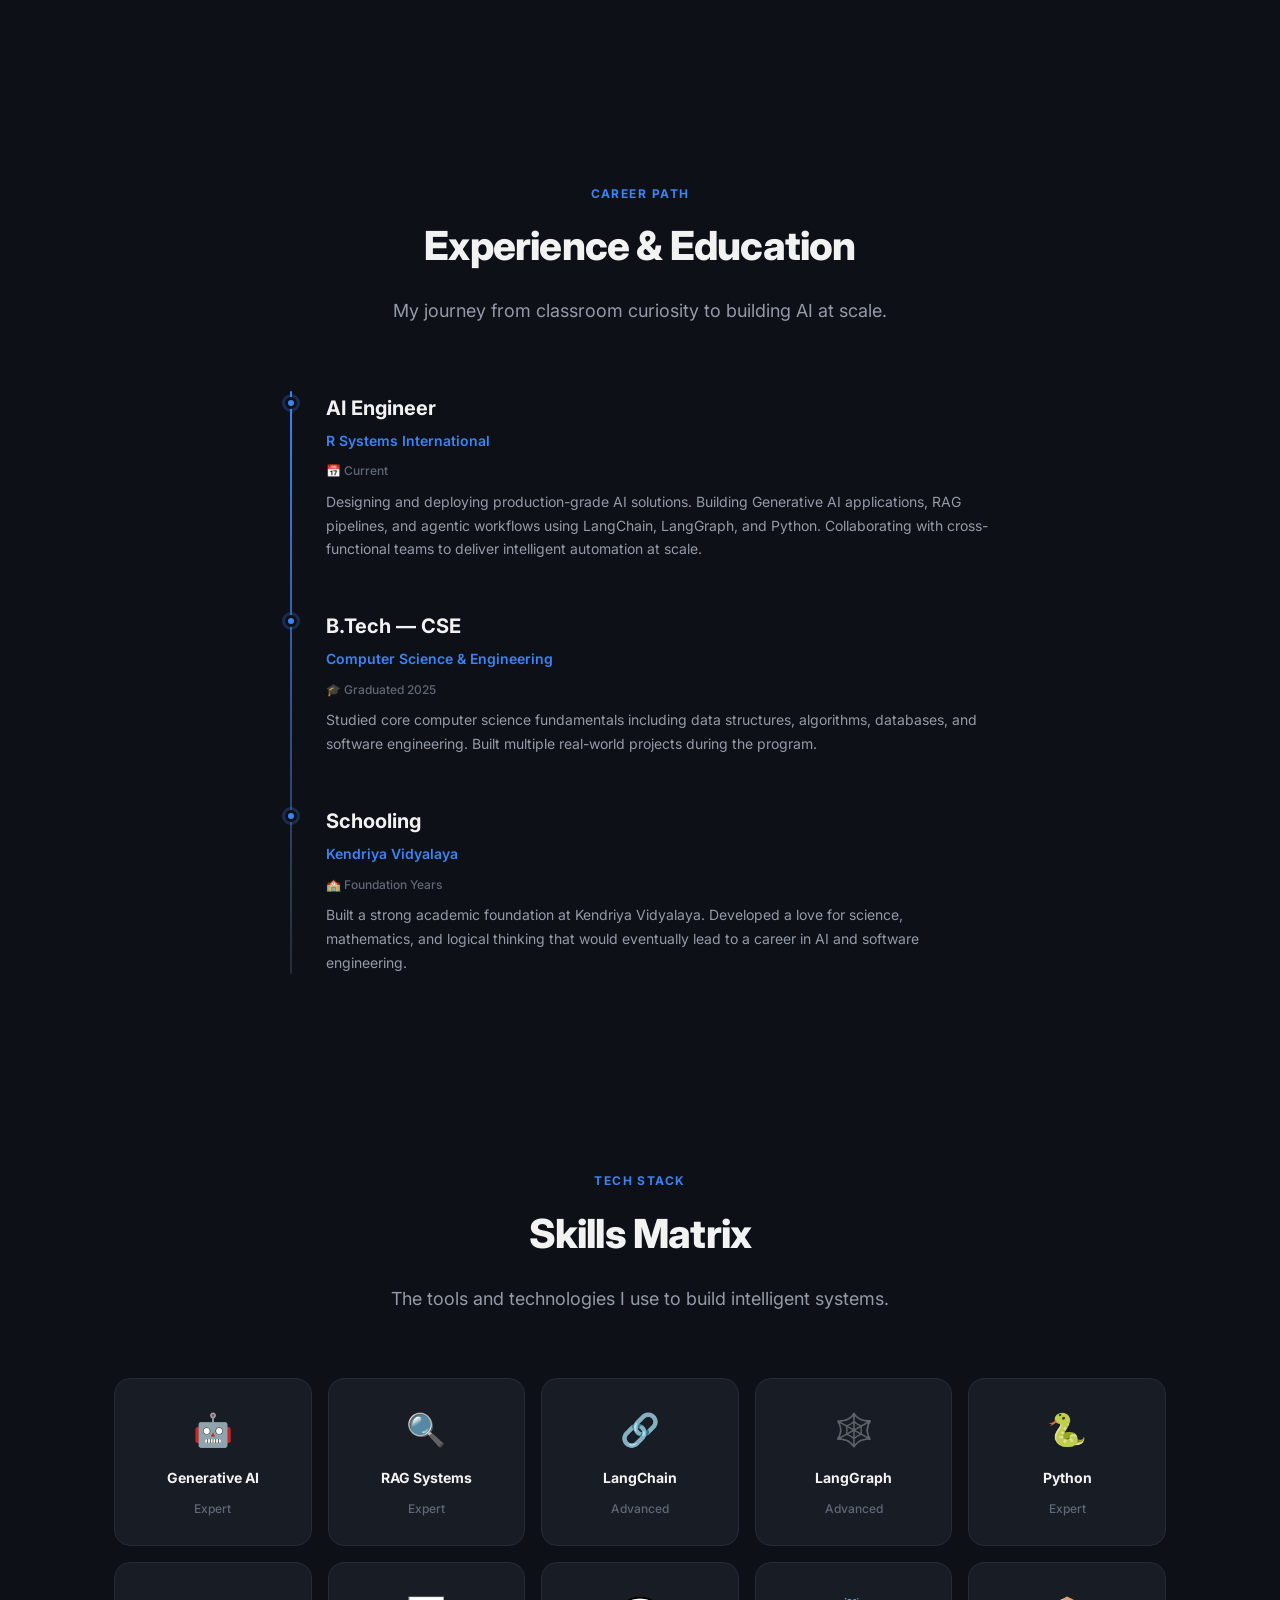
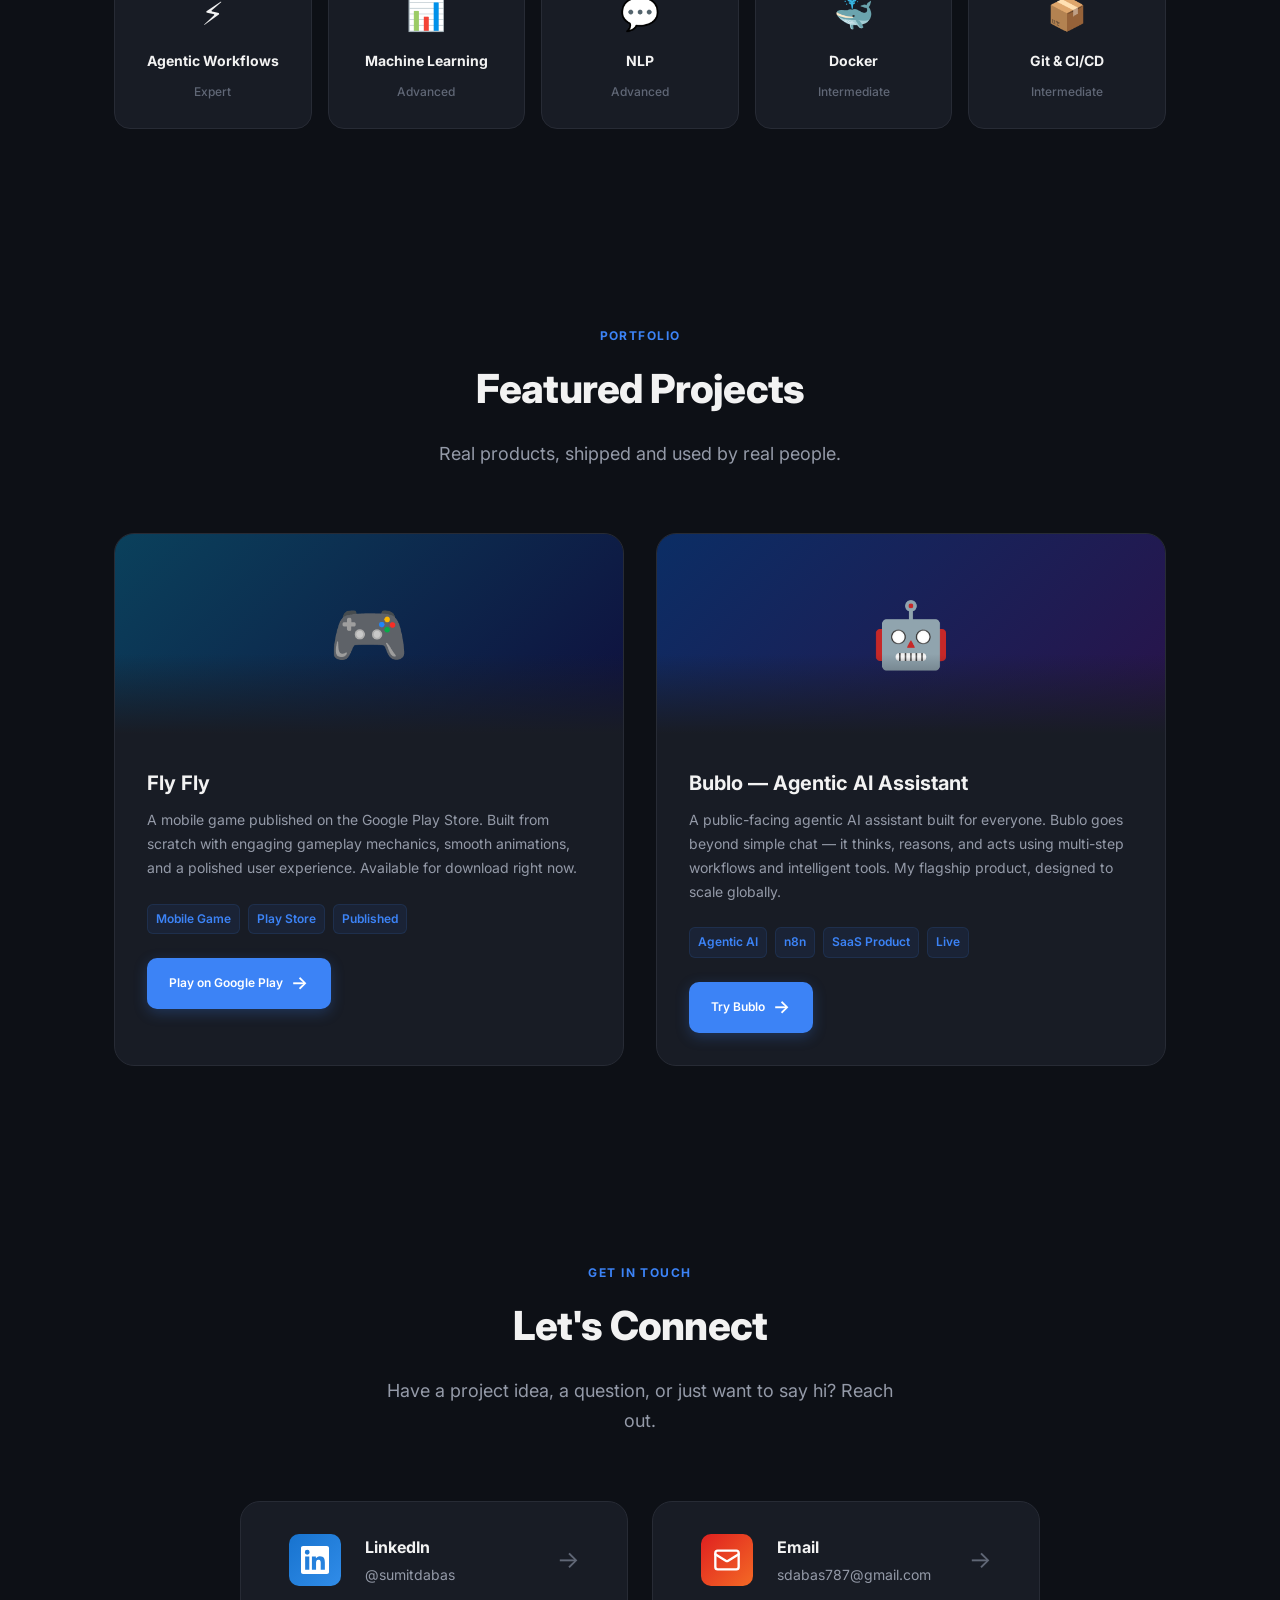
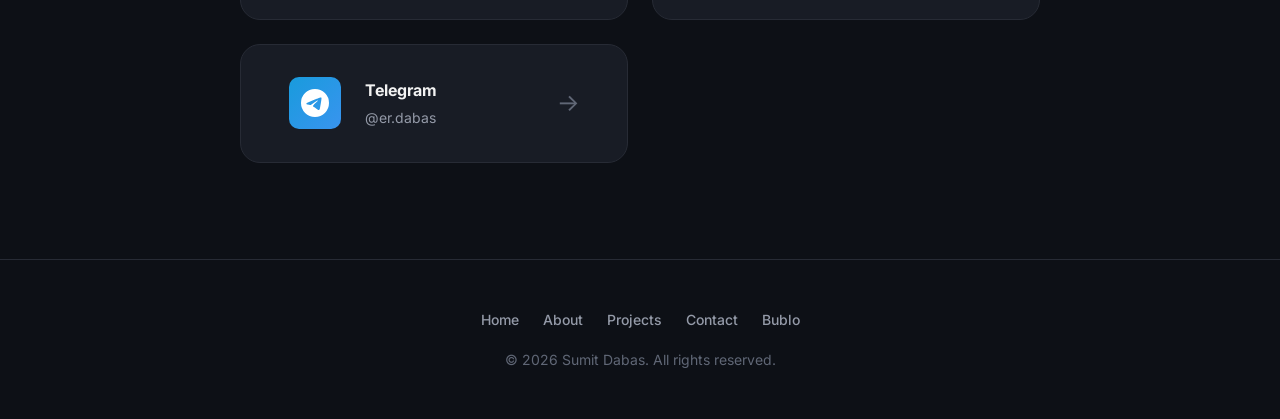
==== commit 3e451b31: "text correct" ====
--- a/portfolio/index.html
+++ b/portfolio/index.html
@@ -85,8 +85,7 @@
         <p class="hero-description">
           I'm passionate about building things that matter — from agentic
           AI workflows and RAG pipelines to real products people can use.
-          Currently working on Generative AI at R Systems and building
-          Bublo, my agentic AI assistant for the world.
+          Currently working on Generative AI at R Systems.
         </p>
 
         <!-- Actions -->
@@ -114,7 +113,7 @@
         <span class="section-label">About Me</span>
         <h2 class="section-title">Who I Am</h2>
         <p class="section-subtitle">
-          A curious engineer who loves building AI that actually does things.
+          A curious engineer exploring AI and learning by building.
         </p>
       </header>
 
@@ -189,14 +188,13 @@
         <!-- Timeline Item 2 -->
         <div class="timeline-item" id="exp-education">
           <div class="timeline-dot"></div>
-          <h3>B.Tech — CSE (AI & ML)</h3>
+          <h3>B.Tech — CSE</h3>
           <div class="org">Computer Science & Engineering</div>
           <div class="date">🎓 Graduated 2025</div>
           <p>
-            Specialized in Artificial Intelligence & Machine Learning.
-            Deep-dived into neural networks, natural language processing,
-            computer vision, and reinforcement learning. Built multiple
-            real-world projects during the program.
+            Studied core computer science fundamentals including data
+            structures, algorithms, databases, and software engineering.
+            Built multiple real-world projects during the program.
           </p>
         </div>
 
@@ -279,17 +277,7 @@
           <span class="skill-level">Advanced</span>
         </div>
 
-        <div class="skill-card" id="skill-pandas">
-          <span class="skill-icon">🐼</span>
-          <h4>Pandas</h4>
-          <span class="skill-level">Advanced</span>
-        </div>
-
-        <div class="skill-card" id="skill-api">
-          <span class="skill-icon">🌐</span>
-          <h4>API Design</h4>
-          <span class="skill-level">Intermediate</span>
-        </div>
+
 
         <div class="skill-card" id="skill-docker">
           <span class="skill-icon">🐳</span>
@@ -335,6 +323,10 @@
               <span class="project-tag">Play Store</span>
               <span class="project-tag">Published</span>
             </div>
+            <a href="https://play.google.com/store/apps/details?id=com.sumit.flyfly&pli=1" target="_blank" rel="noopener" class="btn btn-primary project-btn" id="flyfly-playstore-btn">
+              Play on Google Play
+              <span class="btn-icon">→</span>
+            </a>
           </div>
         </article>
 
@@ -355,6 +347,10 @@
               <span class="project-tag">SaaS Product</span>
               <span class="project-tag">Live</span>
             </div>
+            <a href="https://chat.sumitdabas.in" target="_blank" rel="noopener" class="btn btn-primary project-btn" id="bublo-try-btn">
+              Try Bublo
+              <span class="btn-icon">→</span>
+            </a>
           </div>
         </article>
       </div>
@@ -437,7 +433,7 @@
         <a href="#contact">Contact</a>
         <a href="https://chat.sumitdabas.in" target="_blank" rel="noopener">Bublo</a>
       </div>
-      <p>&copy; 2025 Sumit Dabas. All rights reserved.</p>
+      <p>&copy; 2026 Sumit Dabas. All rights reserved.</p>
     </div>
   </footer>
 
--- a/portfolio/css/styles.css
+++ b/portfolio/css/styles.css
@@ -702,6 +702,13 @@
   border: 1px solid hsla(217,91%,60%,.12);
 }
 
+.project-btn {
+  margin-top: var(--sp-lg);
+  padding: .65rem 1.4rem;
+  font-size: var(--fs-xs);
+  width: fit-content;
+}
+
 /* ── Contact Section ──────────────────────────────────────── */
 .contact-grid {
   display: grid;
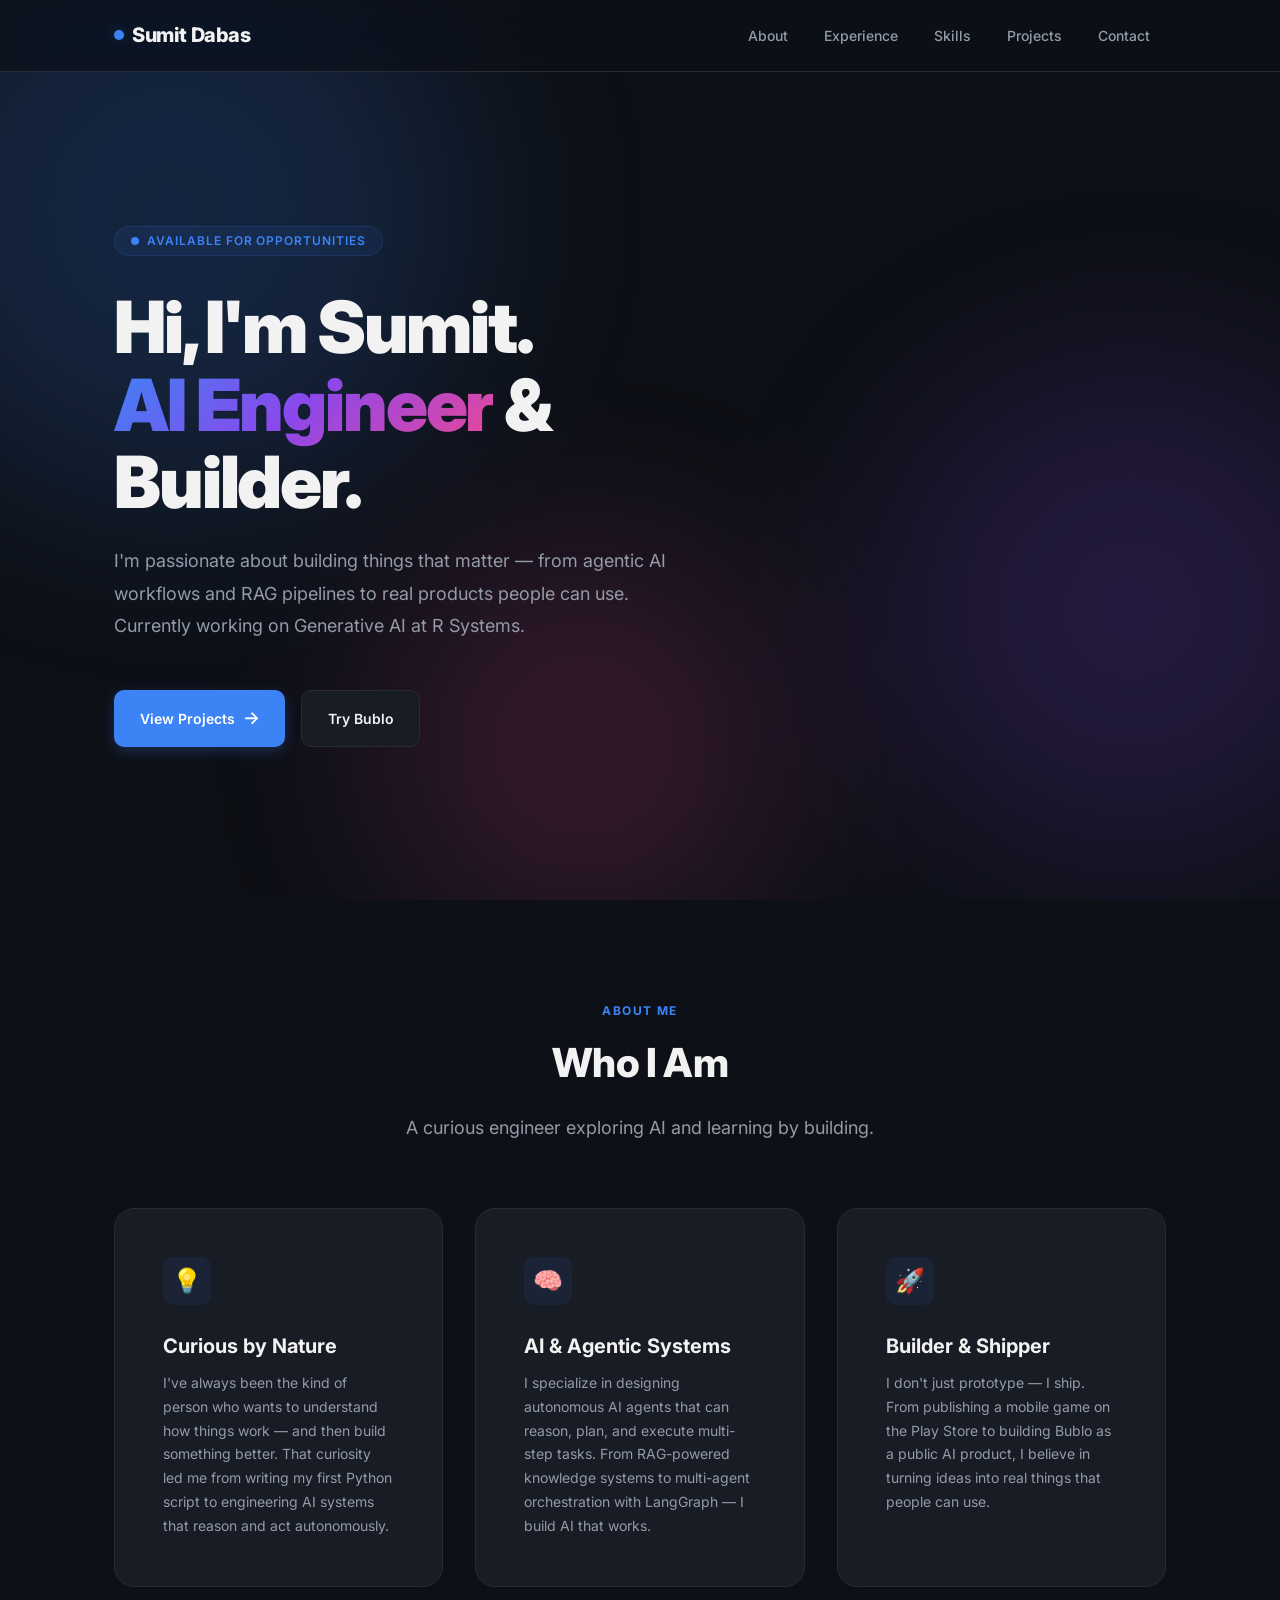
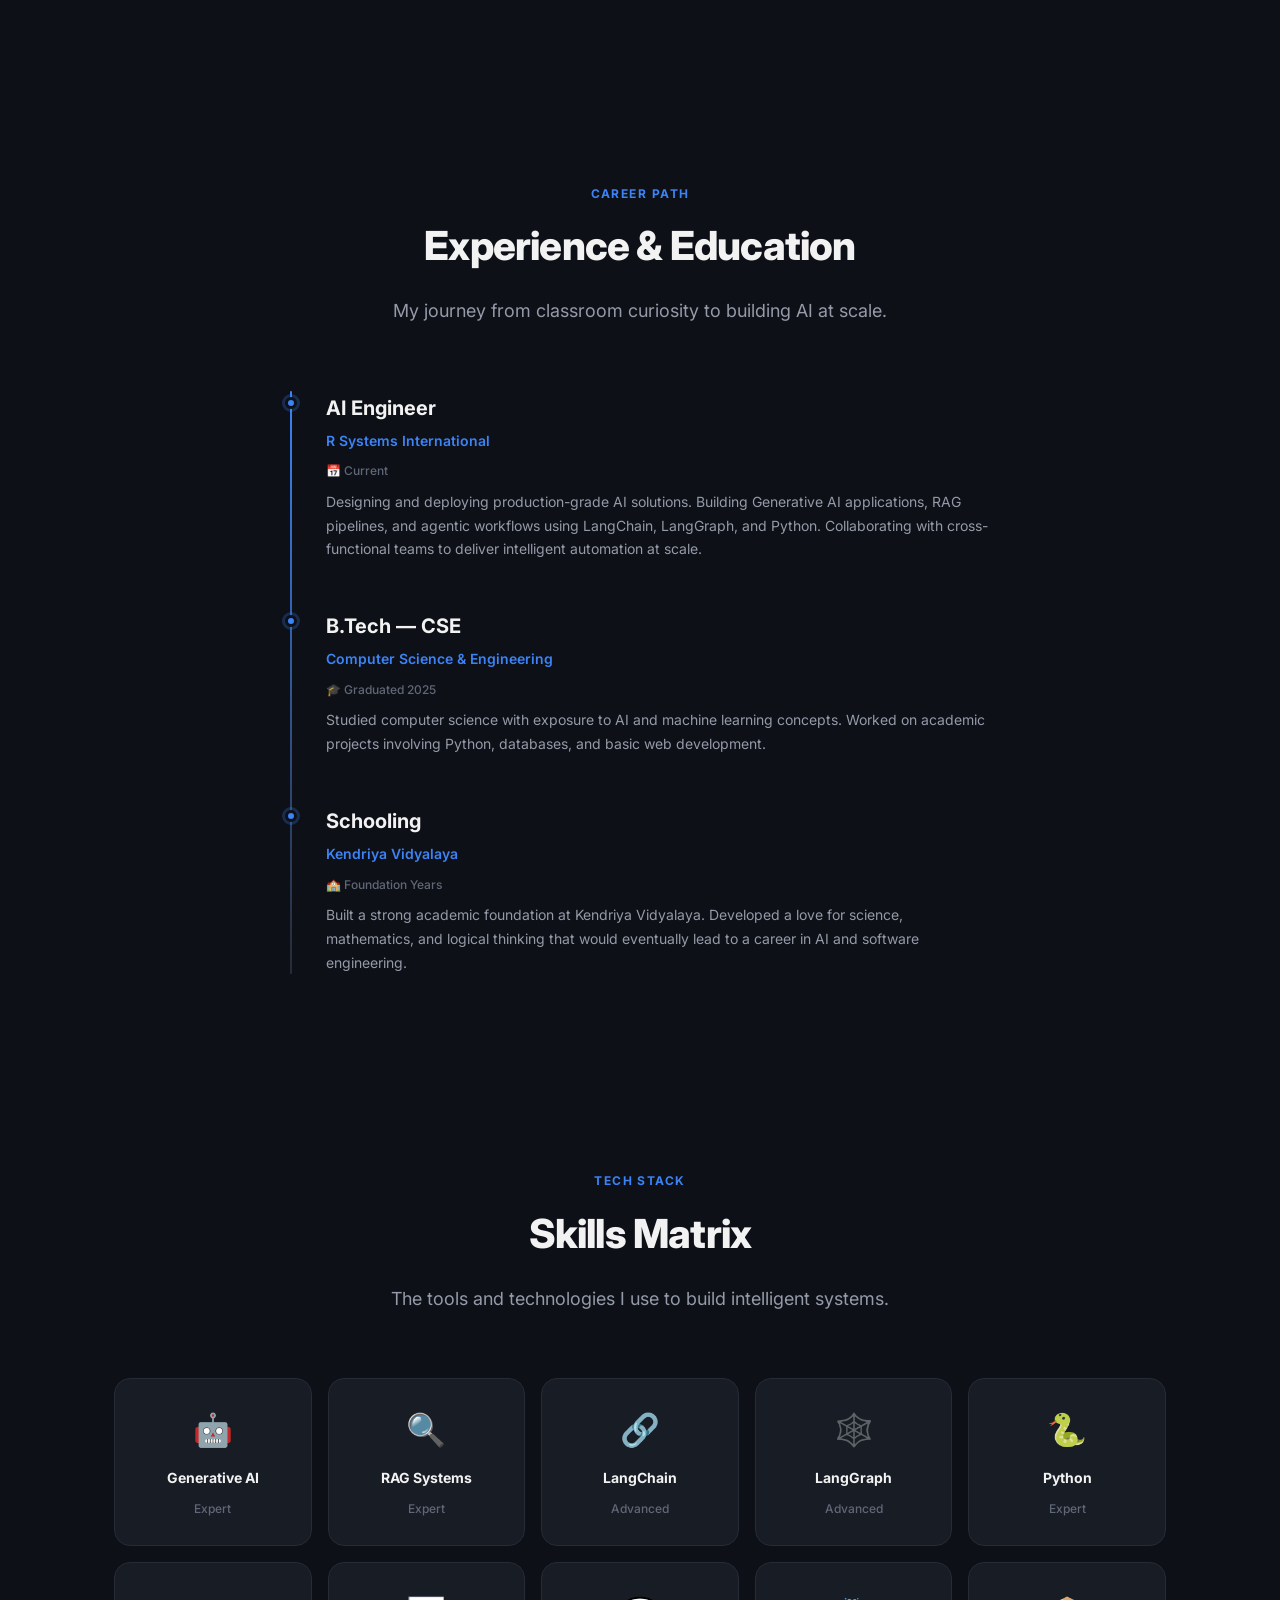
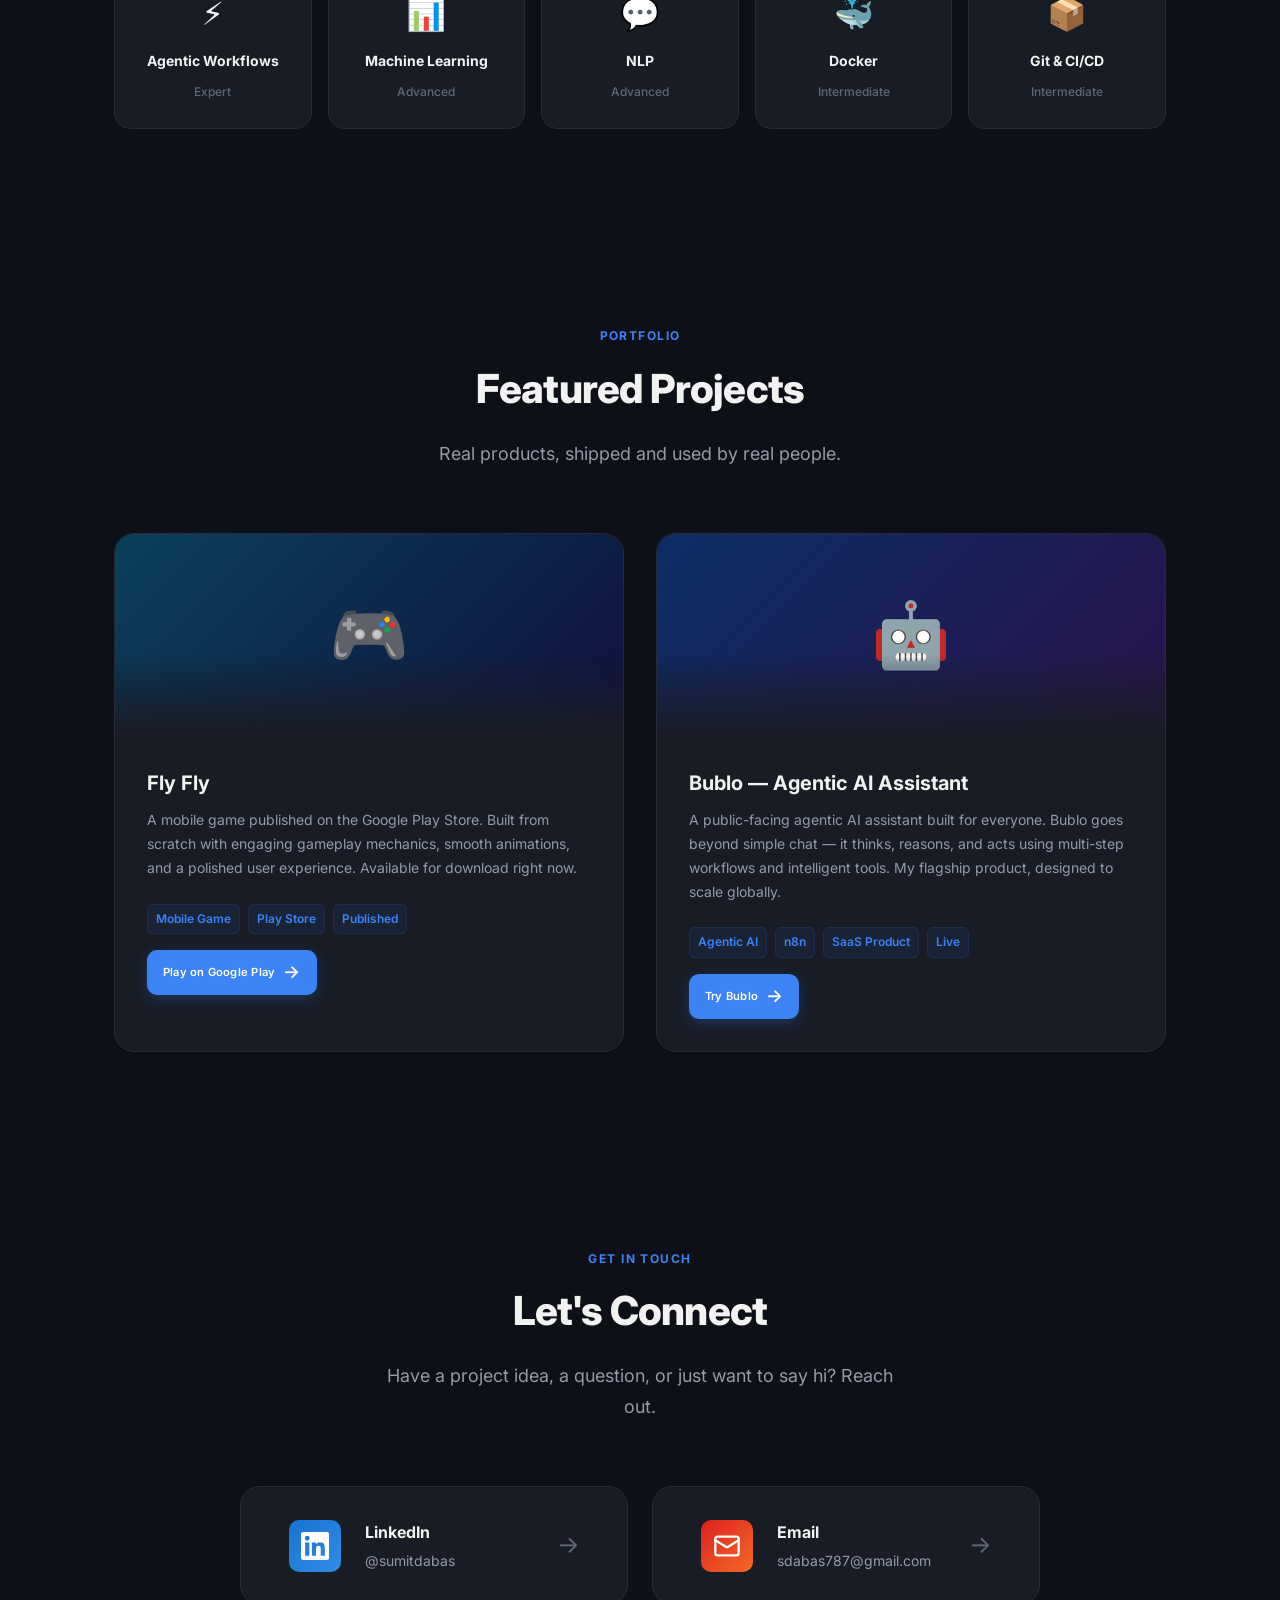
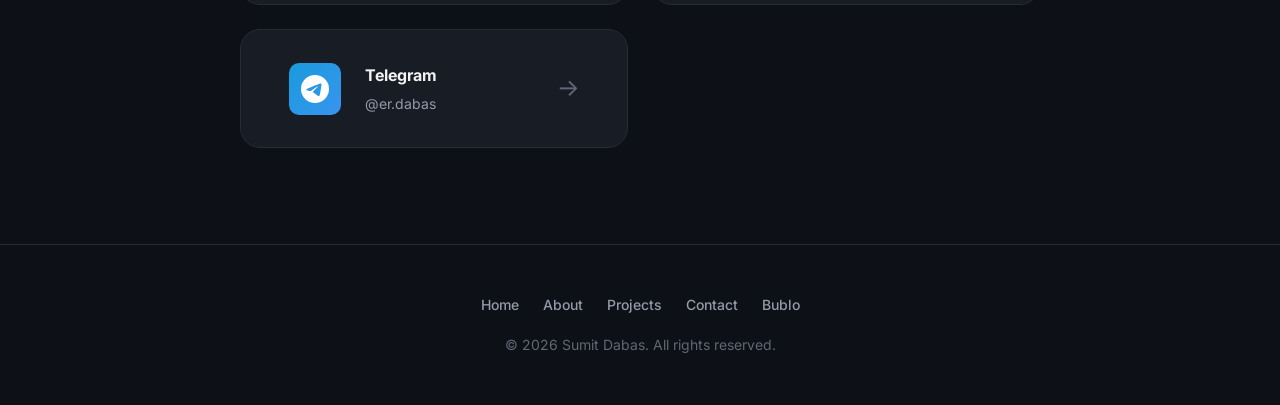
==== commit ded00731: "text modified" ====
--- a/portfolio/index.html
+++ b/portfolio/index.html
@@ -96,7 +96,7 @@
           </a>
           <a href="https://chat.sumitdabas.in" class="btn btn-secondary" id="hero-cta-bublo" target="_blank"
             rel="noopener">
-            Try Bublo 🤖
+            Try Bublo
           </a>
         </div>
 
@@ -192,9 +192,9 @@
           <div class="org">Computer Science & Engineering</div>
           <div class="date">🎓 Graduated 2025</div>
           <p>
-            Studied core computer science fundamentals including data
-            structures, algorithms, databases, and software engineering.
-            Built multiple real-world projects during the program.
+            Studied computer science with exposure to AI and machine
+            learning concepts. Worked on academic projects involving
+            Python, databases, and basic web development.
           </p>
         </div>
 
--- a/portfolio/css/styles.css
+++ b/portfolio/css/styles.css
@@ -703,10 +703,11 @@
 }
 
 .project-btn {
-  margin-top: var(--sp-lg);
-  padding: .65rem 1.4rem;
-  font-size: var(--fs-xs);
+  margin-top: var(--sp-md);
+  padding: .45rem 1rem;
+  font-size: .7rem;
   width: fit-content;
+  letter-spacing: .02em;
 }
 
 /* ── Contact Section ──────────────────────────────────────── */
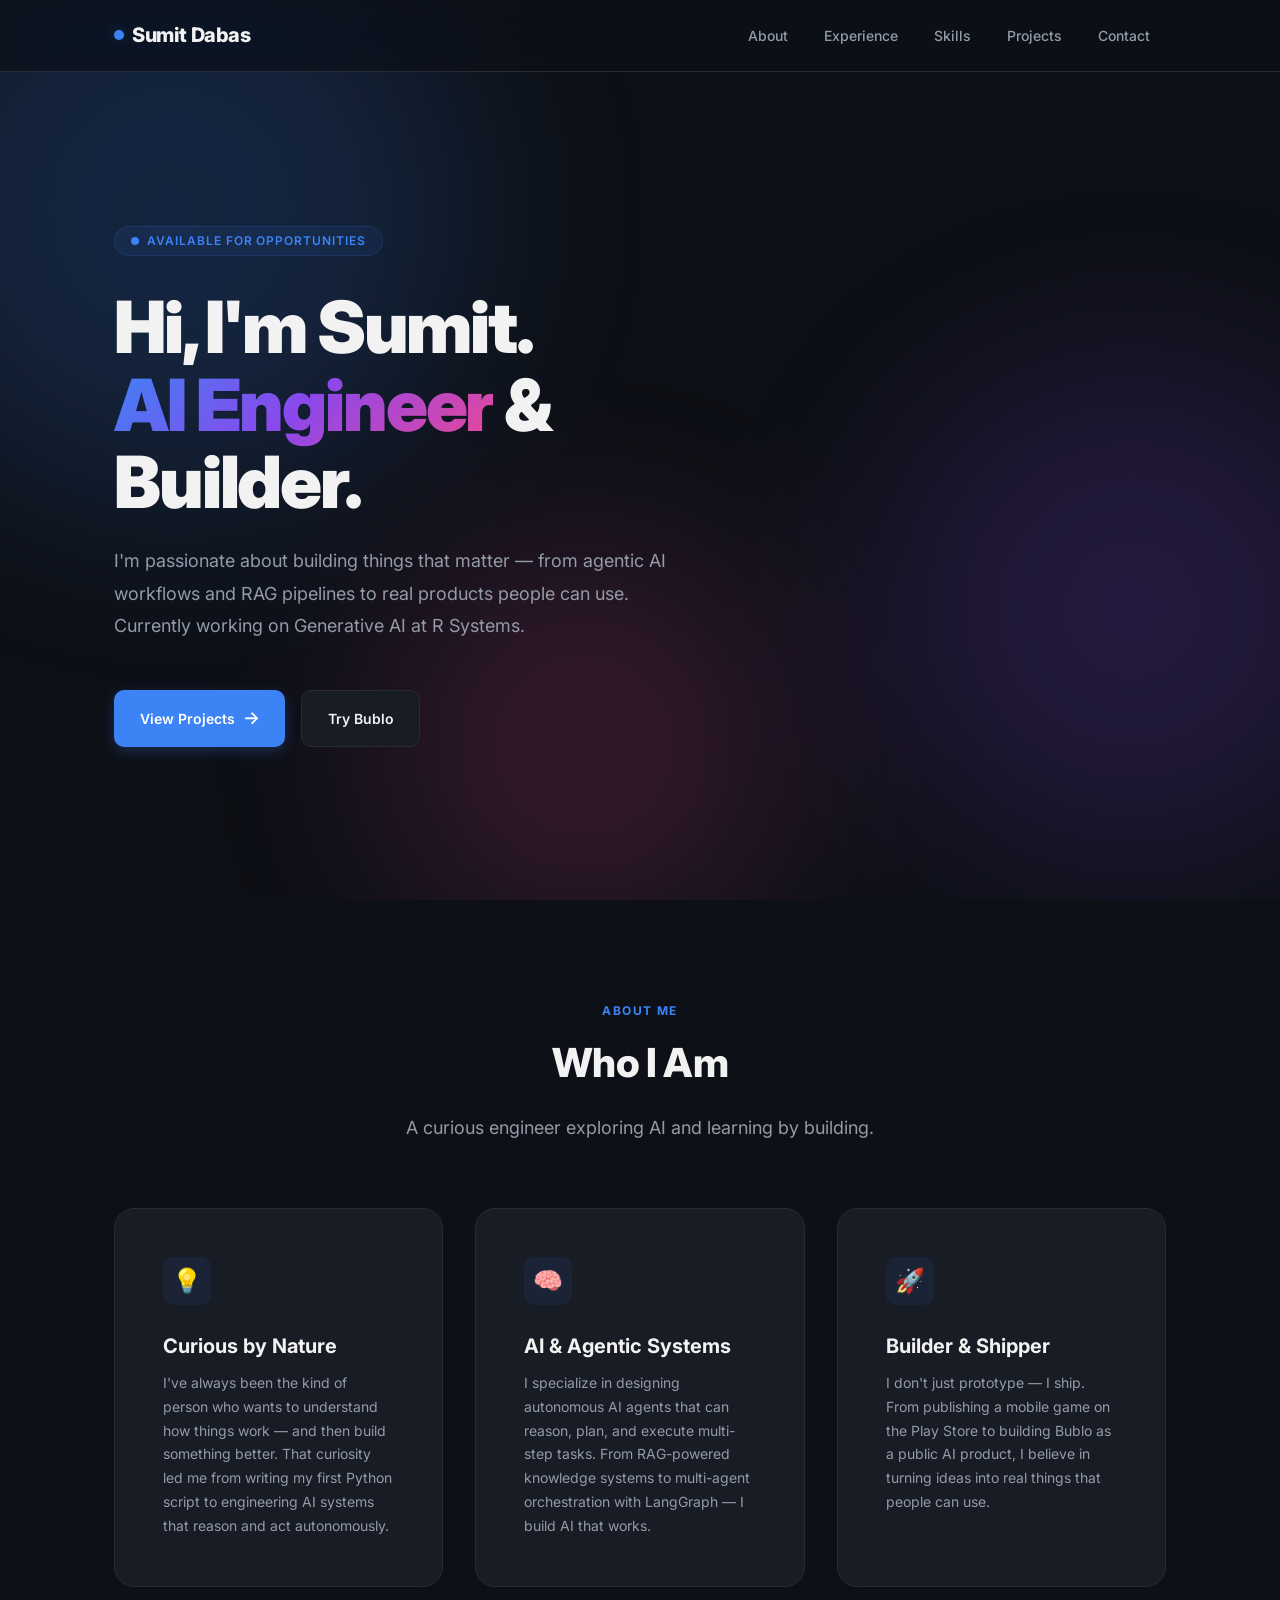
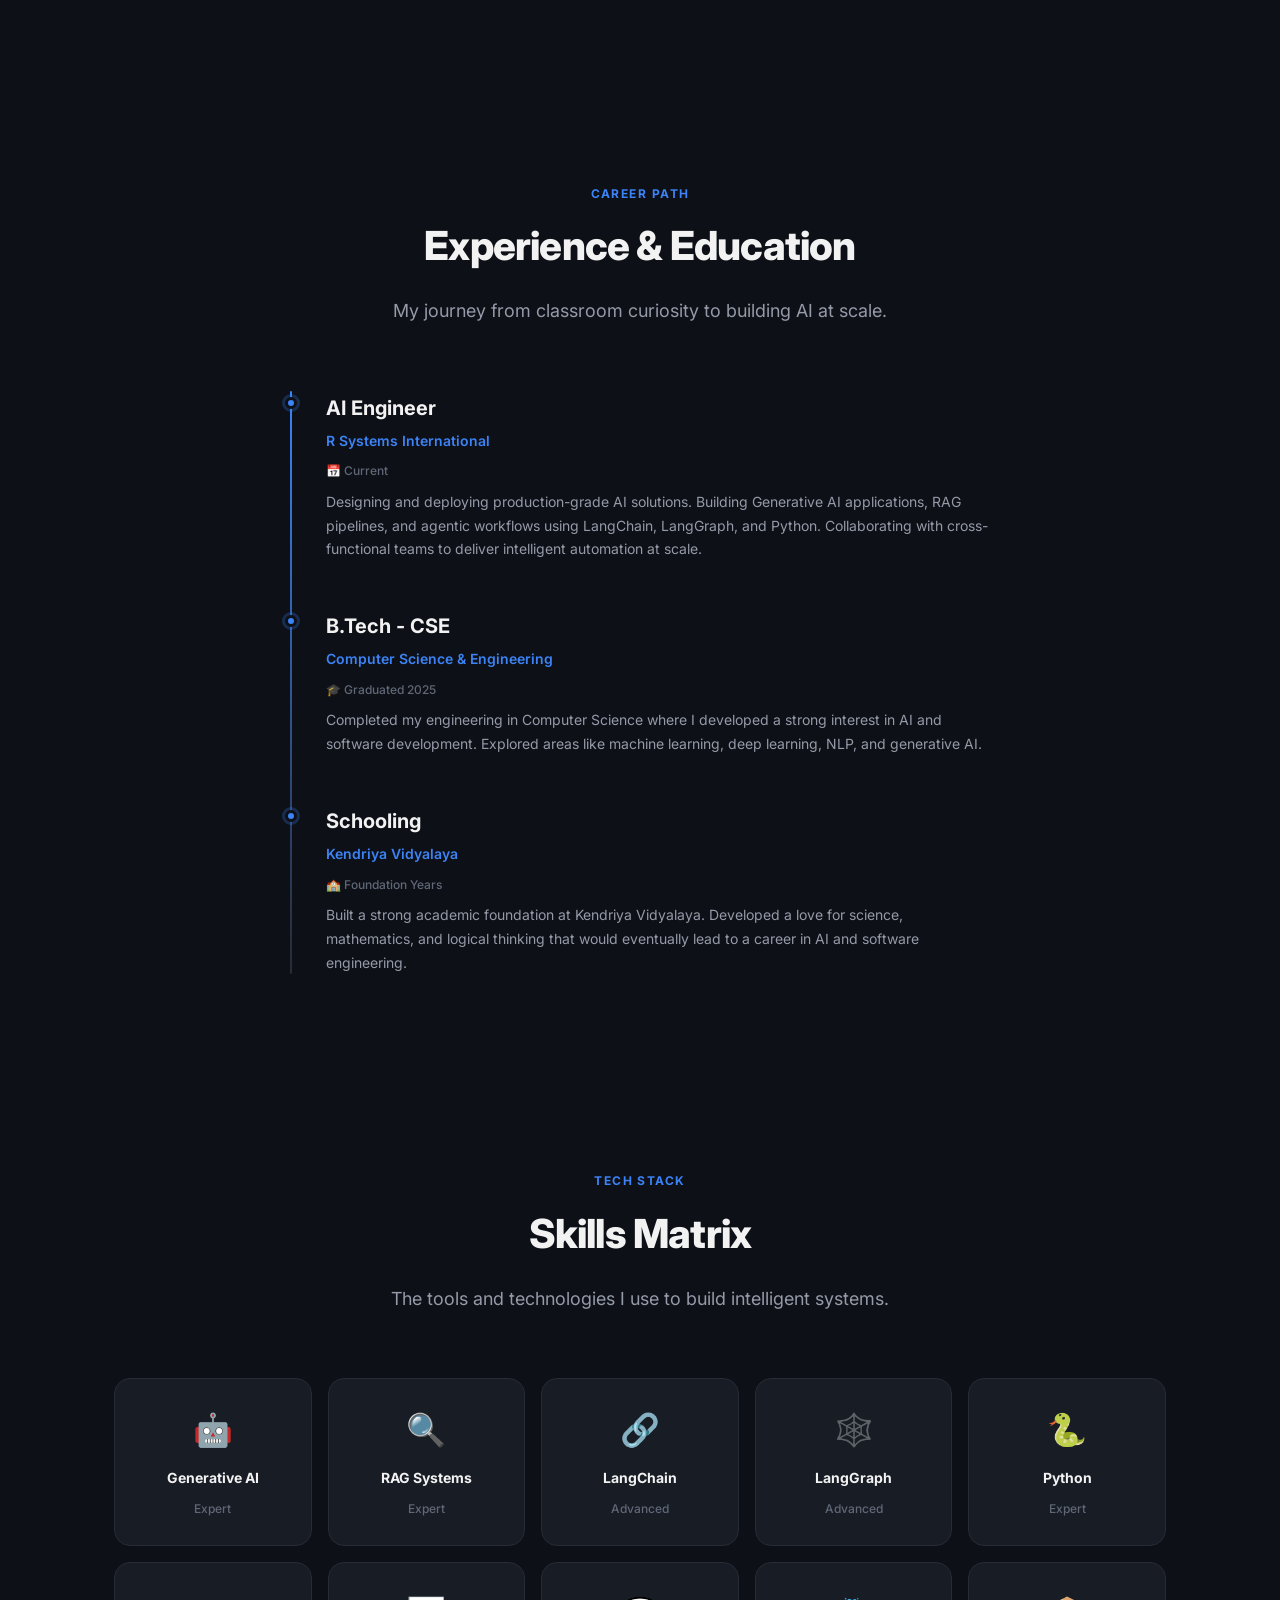
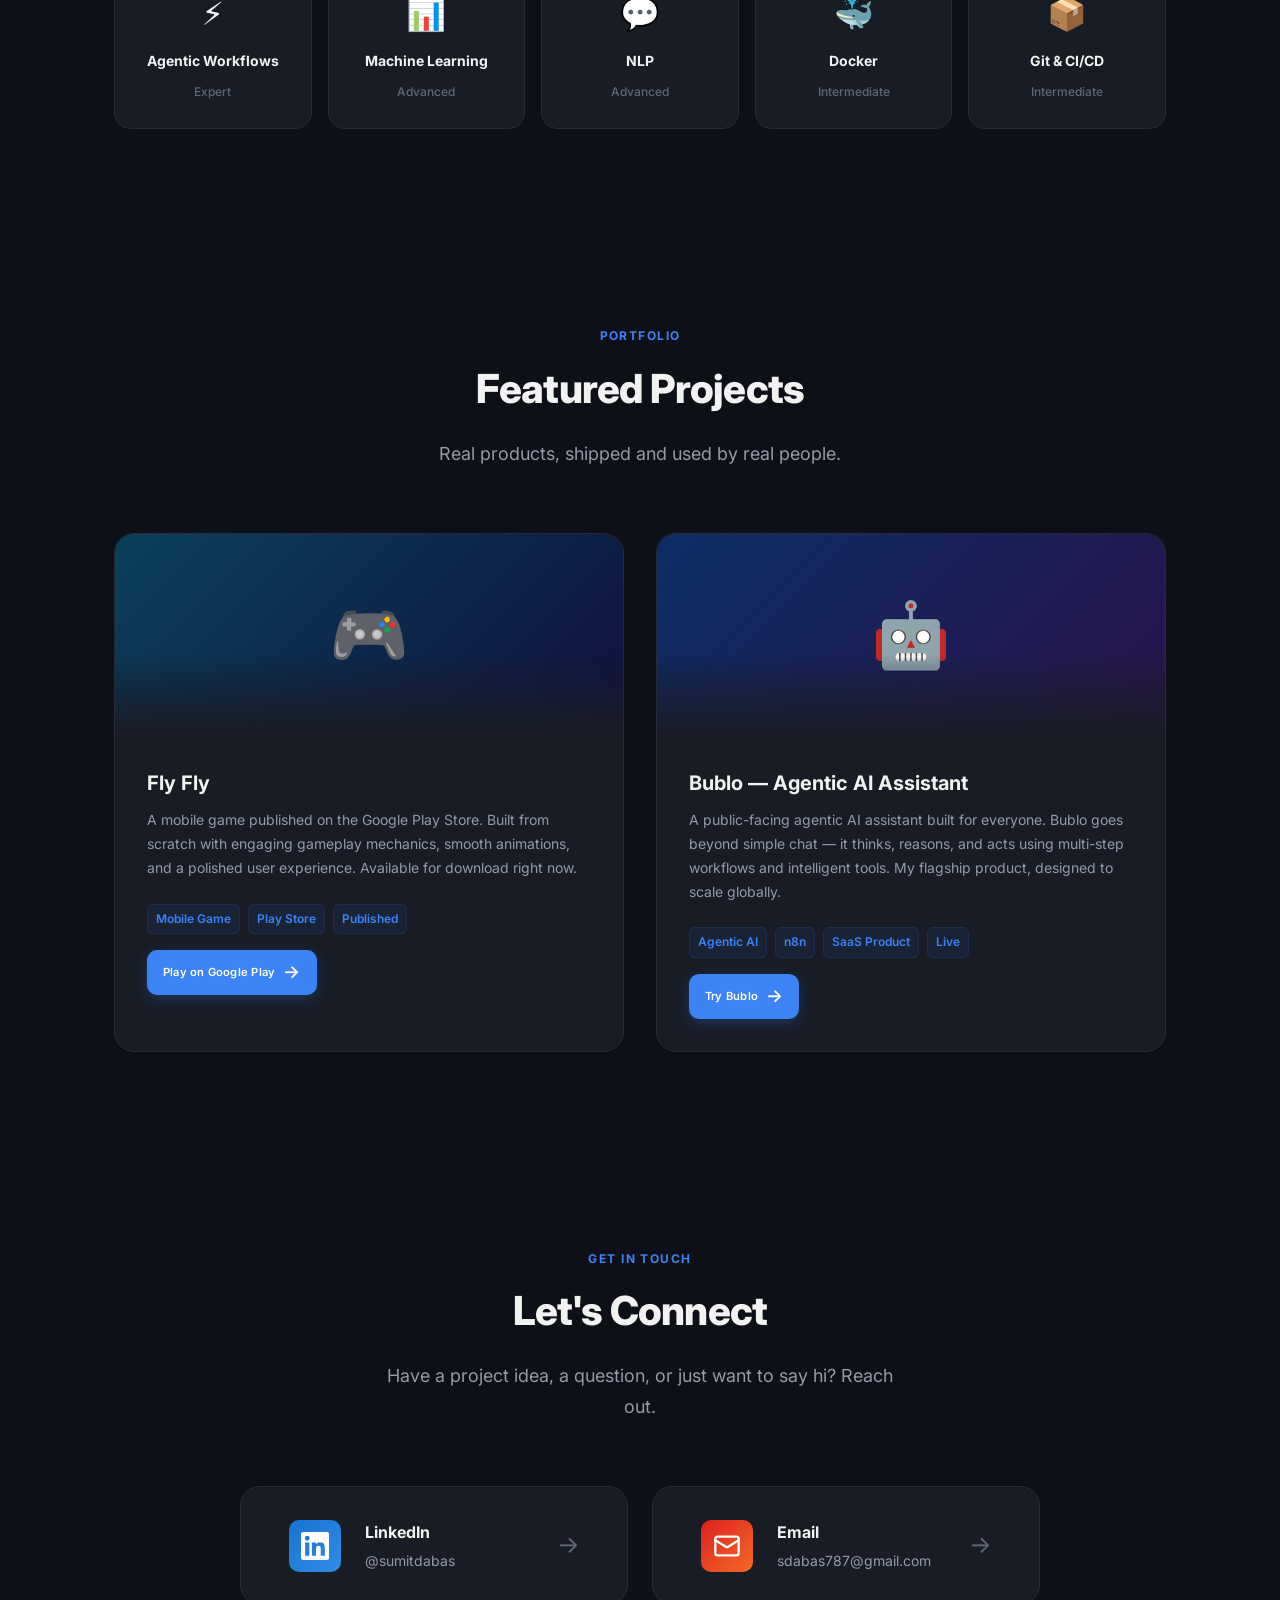
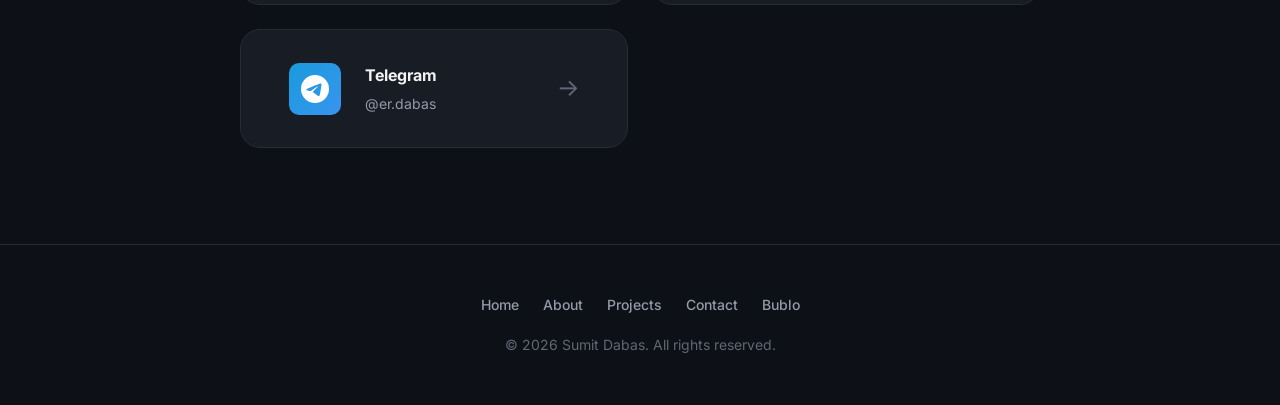
==== commit ba7f4574: "text fix" ====
--- a/portfolio/index.html
+++ b/portfolio/index.html
@@ -188,13 +188,13 @@
         <!-- Timeline Item 2 -->
         <div class="timeline-item" id="exp-education">
           <div class="timeline-dot"></div>
-          <h3>B.Tech — CSE</h3>
+          <h3>B.Tech - CSE</h3>
           <div class="org">Computer Science & Engineering</div>
           <div class="date">🎓 Graduated 2025</div>
           <p>
-            Studied computer science with exposure to AI and machine
-            learning concepts. Worked on academic projects involving
-            Python, databases, and basic web development.
+            Completed my engineering in Computer Science where I developed
+            a strong interest in AI and software development. Explored
+            areas like machine learning, deep learning, NLP, and generative AI.
           </p>
         </div>
 
@@ -323,7 +323,8 @@
               <span class="project-tag">Play Store</span>
               <span class="project-tag">Published</span>
             </div>
-            <a href="https://play.google.com/store/apps/details?id=com.sumit.flyfly&pli=1" target="_blank" rel="noopener" class="btn btn-primary project-btn" id="flyfly-playstore-btn">
+            <a href="https://play.google.com/store/apps/details?id=com.sumit.flyfly&pli=1" target="_blank"
+              rel="noopener" class="btn btn-primary project-btn" id="flyfly-playstore-btn">
               Play on Google Play
               <span class="btn-icon">→</span>
             </a>
@@ -347,7 +348,8 @@
               <span class="project-tag">SaaS Product</span>
               <span class="project-tag">Live</span>
             </div>
-            <a href="https://chat.sumitdabas.in" target="_blank" rel="noopener" class="btn btn-primary project-btn" id="bublo-try-btn">
+            <a href="https://chat.sumitdabas.in" target="_blank" rel="noopener" class="btn btn-primary project-btn"
+              id="bublo-try-btn">
               Try Bublo
               <span class="btn-icon">→</span>
             </a>
